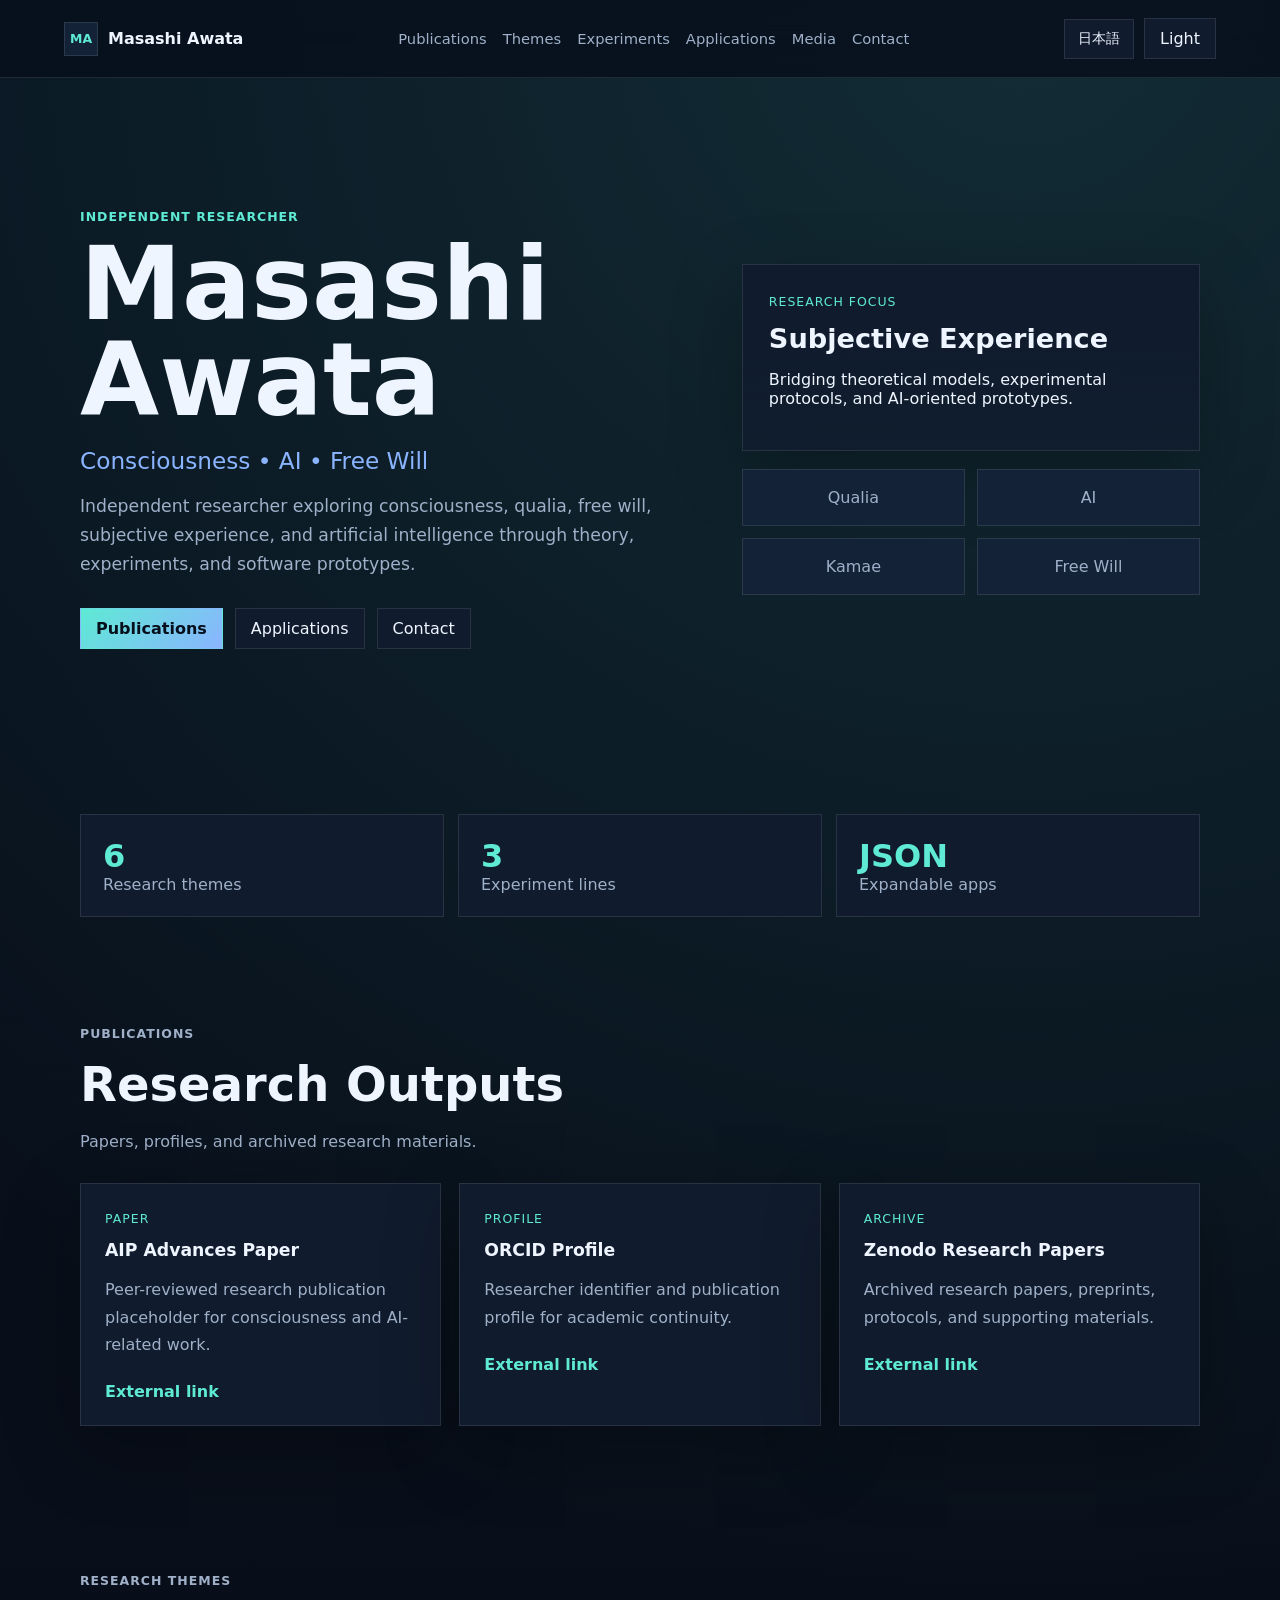
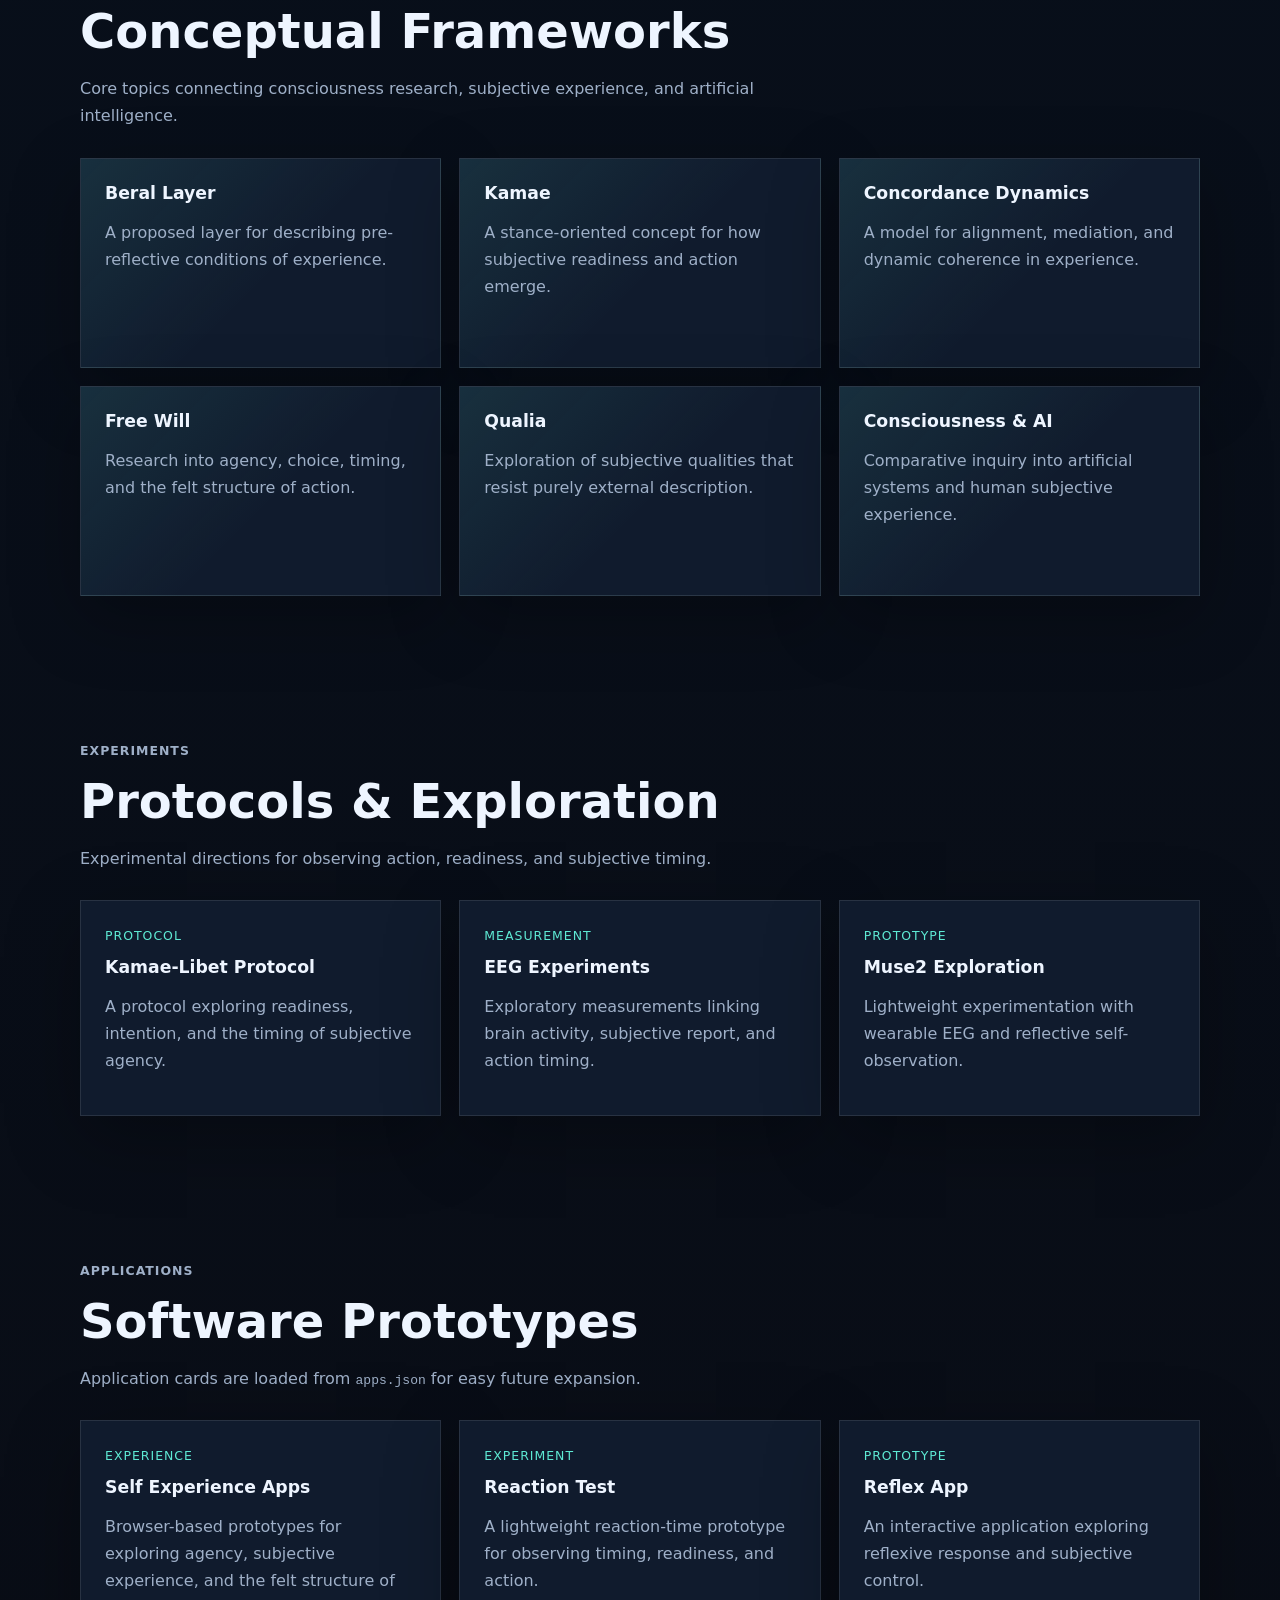
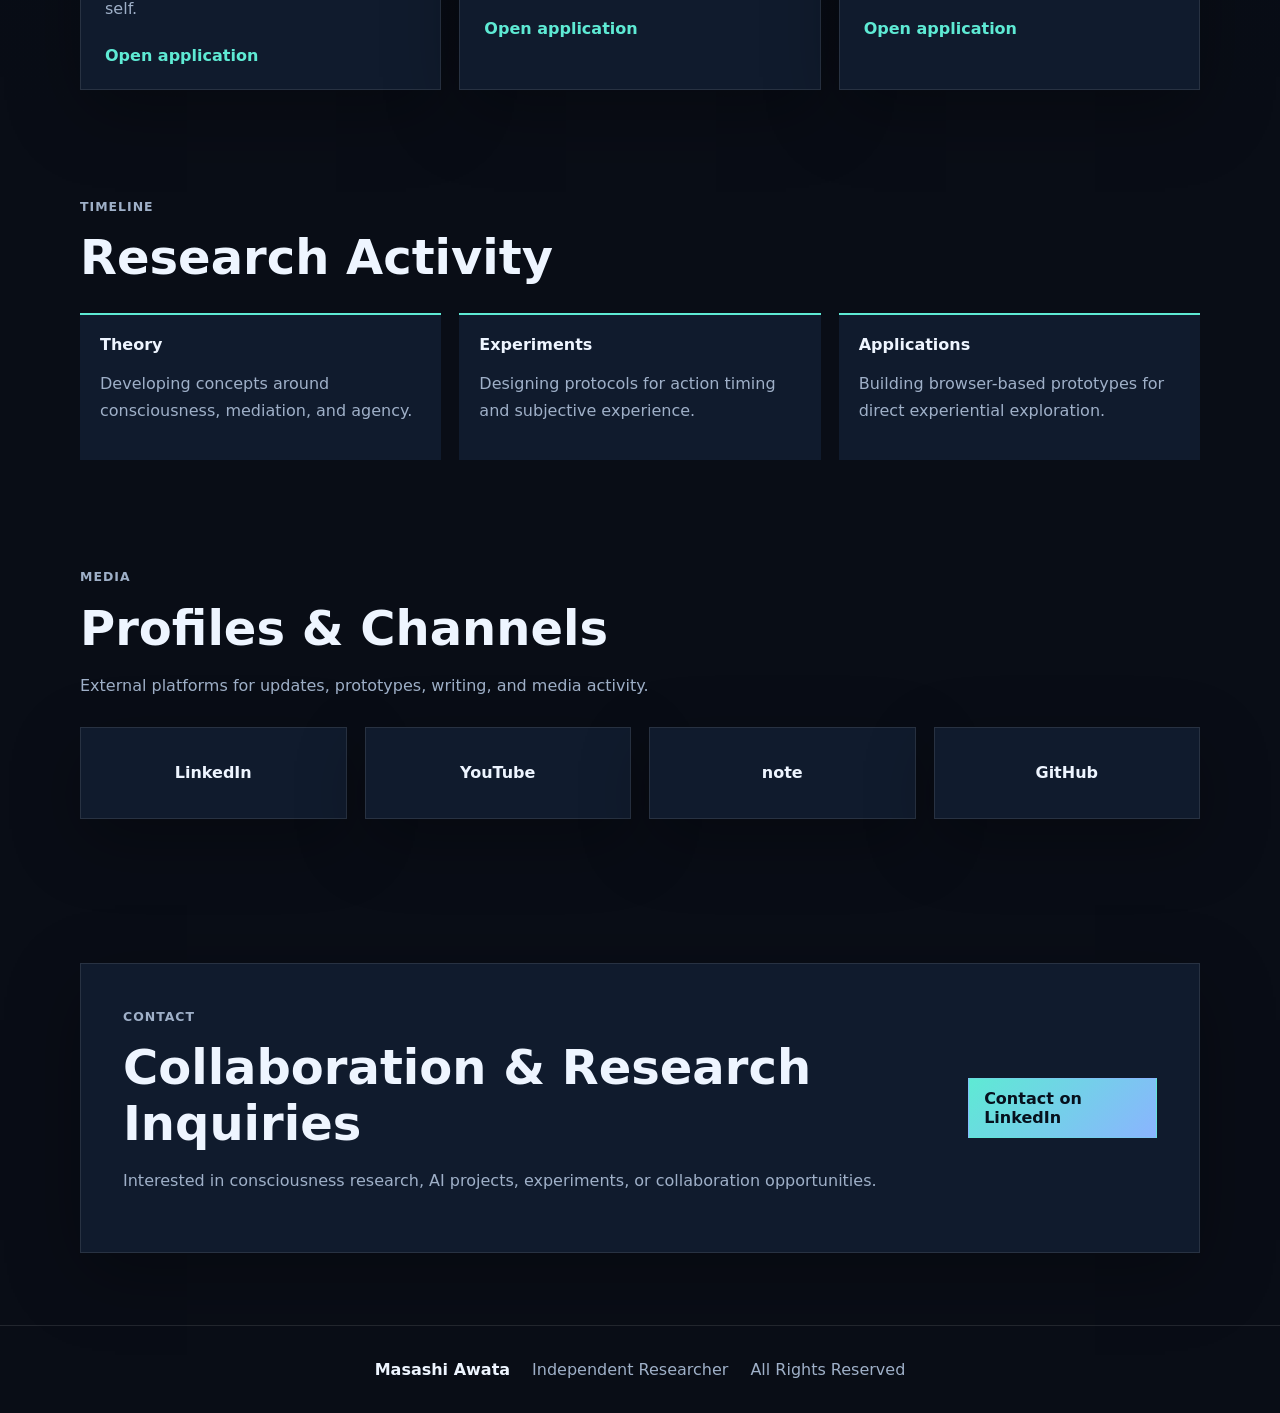
==== index.html @ 11ab74e9 "Add files via upload" ====
<!DOCTYPE html>
<html lang="en">
<head>
  <meta charset="UTF-8">
  <meta name="viewport" content="width=device-width, initial-scale=1.0">
  <title>Masashi Awata | Independent Researcher</title>
  <meta name="description" content="Independent researcher exploring consciousness, qualia, free will, subjective experience, and artificial intelligence through theory, experiments, and software prototypes.">
  <meta name="theme-color" content="#09111f">
  <meta property="og:title" content="Masashi Awata | Independent Researcher">
  <meta property="og:description" content="Consciousness, qualia, free will, subjective experience, and artificial intelligence research portfolio.">
  <meta property="og:type" content="website">
  <link rel="alternate" hreflang="ja" href="ja.html">
  <link rel="stylesheet" href="styles.css">
</head>
<body>
  <header class="site-header">
    <a class="brand" href="#top" aria-label="Masashi Awata home">
      <span class="brand-mark">MA</span>
      <span>Masashi Awata</span>
    </a>
    <nav class="site-nav" aria-label="Primary navigation">
      <a href="#publications">Publications</a>
      <a href="#themes">Themes</a>
      <a href="#experiments">Experiments</a>
      <a href="#applications">Applications</a>
      <a href="#media">Media</a>
      <a href="#contact">Contact</a>
    </nav>
    <div class="header-actions">
      <a class="language-switch" href="ja.html">日本語</a>
      <button class="theme-toggle" type="button" aria-label="Toggle light and dark theme">Light</button>
    </div>
  </header>

  <main id="top">
    <section class="hero section">
      <div class="hero-content">
        <p class="eyebrow">Independent Researcher</p>
        <h1>Masashi Awata</h1>
        <p class="hero-subtitle">Consciousness • AI • Free Will</p>
        <p class="hero-copy">
          Independent researcher exploring consciousness, qualia, free will, subjective experience,
          and artificial intelligence through theory, experiments, and software prototypes.
        </p>
        <div class="hero-actions">
          <a class="button primary" href="#publications">Publications</a>
          <a class="button" href="#applications">Applications</a>
          <a class="button" href="#contact">Contact</a>
        </div>
      </div>
      <div class="hero-panel" aria-label="Research overview">
        <div class="signal-card">
          <span class="signal-label">Research Focus</span>
          <strong>Subjective Experience</strong>
          <p>Bridging theoretical models, experimental protocols, and AI-oriented prototypes.</p>
        </div>
        <div class="orbital">
          <span>Qualia</span>
          <span>AI</span>
          <span>Kamae</span>
          <span>Free Will</span>
        </div>
      </div>
    </section>

    <section class="stats section compact" aria-label="Research statistics">
      <div class="stat">
        <strong>6</strong>
        <span>Research themes</span>
      </div>
      <div class="stat">
        <strong>3</strong>
        <span>Experiment lines</span>
      </div>
      <div class="stat">
        <strong>JSON</strong>
        <span>Expandable apps</span>
      </div>
    </section>

    <section id="publications" class="section">
      <div class="section-heading">
        <p class="eyebrow">Publications</p>
        <h2>Research Outputs</h2>
        <p>Papers, profiles, and archived research materials.</p>
      </div>
      <div class="grid three">
        <article class="card">
          <span class="card-tag">Paper</span>
          <h3>AIP Advances Paper</h3>
          <p>Peer-reviewed research publication placeholder for consciousness and AI-related work.</p>
          <a href="#" aria-label="Open AIP Advances paper">External link</a>
        </article>
        <article class="card">
          <span class="card-tag">Profile</span>
          <h3>ORCID Profile</h3>
          <p>Researcher identifier and publication profile for academic continuity.</p>
          <a href="#" aria-label="Open ORCID profile">External link</a>
        </article>
        <article class="card">
          <span class="card-tag">Archive</span>
          <h3>Zenodo Research Papers</h3>
          <p>Archived research papers, preprints, protocols, and supporting materials.</p>
          <a href="#" aria-label="Open Zenodo research papers">External link</a>
        </article>
      </div>
    </section>

    <section id="themes" class="section">
      <div class="section-heading">
        <p class="eyebrow">Research Themes</p>
        <h2>Conceptual Frameworks</h2>
        <p>Core topics connecting consciousness research, subjective experience, and artificial intelligence.</p>
      </div>
      <div class="grid three">
        <article class="card visual"><h3>Beral Layer</h3><p>A proposed layer for describing pre-reflective conditions of experience.</p></article>
        <article class="card visual"><h3>Kamae</h3><p>A stance-oriented concept for how subjective readiness and action emerge.</p></article>
        <article class="card visual"><h3>Concordance Dynamics</h3><p>A model for alignment, mediation, and dynamic coherence in experience.</p></article>
        <article class="card visual"><h3>Free Will</h3><p>Research into agency, choice, timing, and the felt structure of action.</p></article>
        <article class="card visual"><h3>Qualia</h3><p>Exploration of subjective qualities that resist purely external description.</p></article>
        <article class="card visual"><h3>Consciousness & AI</h3><p>Comparative inquiry into artificial systems and human subjective experience.</p></article>
      </div>
    </section>

    <section id="experiments" class="section">
      <div class="section-heading">
        <p class="eyebrow">Experiments</p>
        <h2>Protocols & Exploration</h2>
        <p>Experimental directions for observing action, readiness, and subjective timing.</p>
      </div>
      <div class="grid three">
        <article class="card">
          <span class="card-tag">Protocol</span>
          <h3>Kamae-Libet Protocol</h3>
          <p>A protocol exploring readiness, intention, and the timing of subjective agency.</p>
        </article>
        <article class="card">
          <span class="card-tag">Measurement</span>
          <h3>EEG Experiments</h3>
          <p>Exploratory measurements linking brain activity, subjective report, and action timing.</p>
        </article>
        <article class="card">
          <span class="card-tag">Prototype</span>
          <h3>Muse2 Exploration</h3>
          <p>Lightweight experimentation with wearable EEG and reflective self-observation.</p>
        </article>
      </div>
    </section>

    <section id="applications" class="section">
      <div class="section-heading">
        <p class="eyebrow">Applications</p>
        <h2>Software Prototypes</h2>
        <p>Application cards are loaded from <code>apps.json</code> for easy future expansion.</p>
      </div>
      <div id="apps-grid" class="grid three" aria-live="polite"></div>
    </section>

    <section class="timeline section compact">
      <div class="section-heading">
        <p class="eyebrow">Timeline</p>
        <h2>Research Activity</h2>
      </div>
      <ol class="timeline-list">
        <li><span>Theory</span><p>Developing concepts around consciousness, mediation, and agency.</p></li>
        <li><span>Experiments</span><p>Designing protocols for action timing and subjective experience.</p></li>
        <li><span>Applications</span><p>Building browser-based prototypes for direct experiential exploration.</p></li>
      </ol>
    </section>

    <section id="media" class="section">
      <div class="section-heading">
        <p class="eyebrow">Media</p>
        <h2>Profiles & Channels</h2>
        <p>External platforms for updates, prototypes, writing, and media activity.</p>
      </div>
      <div class="grid four">
        <a class="media-card" href="#" target="_blank" rel="noopener">LinkedIn</a>
        <a class="media-card" href="#" target="_blank" rel="noopener">YouTube</a>
        <a class="media-card" href="https://note.com/pazeamor" target="_blank" rel="noopener">note</a>
        <a class="media-card" href="https://github.com/paz67416" target="_blank" rel="noopener">GitHub</a>
      </div>
    </section>

    <section id="contact" class="section">
      <div class="contact-card">
        <div>
          <p class="eyebrow">Contact</p>
          <h2>Collaboration & Research Inquiries</h2>
          <p>Interested in consciousness research, AI projects, experiments, or collaboration opportunities.</p>
        </div>
        <a class="button primary" href="#" target="_blank" rel="noopener">Contact on LinkedIn</a>
      </div>
    </section>
  </main>

  <footer class="site-footer">
    <strong>Masashi Awata</strong>
    <span>Independent Researcher</span>
    <span>All Rights Reserved</span>
  </footer>

  <script src="script.js"></script>
</body>
</html>
---- styles.css ----
:root {
  color-scheme: dark;
  --bg: #07101d;
  --panel: #101b2d;
  --panel-soft: #132237;
  --text: #eef5ff;
  --muted: #9fb0c8;
  --line: rgba(255, 255, 255, 0.1);
  --accent: #5eead4;
  --accent-2: #8ab4ff;
  --shadow: 0 22px 70px rgba(0, 0, 0, 0.28);
}

[data-theme="light"] {
  color-scheme: light;
  --bg: #f6f8fb;
  --panel: #ffffff;
  --panel-soft: #edf3fa;
  --text: #101827;
  --muted: #526173;
  --line: rgba(16, 24, 39, 0.12);
  --accent: #0f9f8e;
  --accent-2: #315fbe;
  --shadow: 0 18px 48px rgba(43, 61, 86, 0.14);
}

* {
  box-sizing: border-box;
}

html {
  scroll-behavior: smooth;
}

body {
  margin: 0;
  font-family: Inter, ui-sans-serif, system-ui, -apple-system, BlinkMacSystemFont, "Segoe UI", sans-serif;
  background:
    radial-gradient(circle at 80% 0%, rgba(94, 234, 212, 0.13), transparent 34%),
    linear-gradient(180deg, var(--bg), #090d16 72%);
  color: var(--text);
}

a {
  color: inherit;
}

.site-header {
  position: sticky;
  top: 0;
  z-index: 20;
  display: flex;
  align-items: center;
  justify-content: space-between;
  gap: 20px;
  padding: 18px clamp(18px, 5vw, 64px);
  border-bottom: 1px solid var(--line);
  background: color-mix(in srgb, var(--bg) 88%, transparent);
  backdrop-filter: blur(18px);
}

.brand {
  display: inline-flex;
  align-items: center;
  gap: 10px;
  font-weight: 700;
  text-decoration: none;
}

.brand-mark {
  display: grid;
  place-items: center;
  width: 34px;
  height: 34px;
  border: 1px solid var(--line);
  background: var(--panel-soft);
  color: var(--accent);
  font-size: 0.78rem;
}

.site-nav {
  display: flex;
  gap: 16px;
  color: var(--muted);
  font-size: 0.92rem;
}

.site-nav a {
  text-decoration: none;
}

.site-nav a:hover {
  color: var(--text);
}

.header-actions {
  display: inline-flex;
  align-items: center;
  gap: 10px;
}

.language-switch {
  min-height: 40px;
  display: inline-flex;
  align-items: center;
  border: 1px solid var(--line);
  background: var(--panel);
  color: var(--text);
  padding: 9px 13px;
  font-size: 0.9rem;
  text-decoration: none;
  transition: transform 180ms ease, border-color 180ms ease;
}

.language-switch:hover {
  transform: translateY(-2px);
  border-color: color-mix(in srgb, var(--accent) 55%, var(--line));
}

.theme-toggle,
.button {
  min-height: 40px;
  border: 1px solid var(--line);
  background: var(--panel);
  color: var(--text);
  padding: 10px 15px;
  font: inherit;
  text-decoration: none;
  cursor: pointer;
  transition: transform 180ms ease, border-color 180ms ease, background 180ms ease;
}

.button.primary {
  background: linear-gradient(135deg, var(--accent), var(--accent-2));
  color: #06101d;
  border-color: transparent;
  font-weight: 700;
}

.button:hover,
.theme-toggle:hover {
  transform: translateY(-2px);
  border-color: color-mix(in srgb, var(--accent) 55%, var(--line));
}

.section {
  width: min(1120px, calc(100% - 36px));
  margin: 0 auto;
  padding: 72px 0;
}

.section.compact {
  padding: 34px 0;
}

.hero {
  min-height: 78vh;
  display: grid;
  grid-template-columns: minmax(0, 1.15fr) minmax(300px, 0.85fr);
  align-items: center;
  gap: 42px;
}

.eyebrow {
  margin: 0 0 12px;
  color: var(--accent);
  text-transform: uppercase;
  letter-spacing: 0.08em;
  font-size: 0.78rem;
  font-weight: 700;
}

h1,
h2,
h3,
p {
  overflow-wrap: anywhere;
}

h1 {
  margin: 0;
  font-size: clamp(3rem, 8vw, 6.6rem);
  line-height: 0.94;
  letter-spacing: 0;
}

h2 {
  margin: 0;
  font-size: clamp(1.9rem, 4vw, 3rem);
  letter-spacing: 0;
}

h3 {
  margin: 0 0 12px;
  font-size: 1.08rem;
}

.hero-subtitle {
  margin: 18px 0;
  color: var(--accent-2);
  font-size: clamp(1.1rem, 2.4vw, 1.45rem);
}

.hero-copy,
.section-heading p,
.card p,
.contact-card p,
.timeline-list p {
  color: var(--muted);
  line-height: 1.7;
}

.hero-copy {
  max-width: 710px;
  font-size: 1.08rem;
}

.hero-actions {
  display: flex;
  flex-wrap: wrap;
  gap: 12px;
  margin-top: 28px;
}

.hero-panel {
  display: grid;
  gap: 18px;
}

.signal-card {
  padding: 26px;
  border: 1px solid var(--line);
  background: linear-gradient(180deg, var(--panel), color-mix(in srgb, var(--panel) 75%, transparent));
  box-shadow: var(--shadow);
}

.signal-label,
.card-tag {
  display: inline-block;
  color: var(--accent);
  font-size: 0.78rem;
  text-transform: uppercase;
  letter-spacing: 0.08em;
  margin-bottom: 14px;
}

.signal-card strong {
  display: block;
  font-size: 1.7rem;
  margin-bottom: 10px;
}

.orbital {
  display: grid;
  grid-template-columns: repeat(2, 1fr);
  gap: 12px;
}

.orbital span {
  padding: 18px;
  border: 1px solid var(--line);
  background: var(--panel-soft);
  color: var(--muted);
  text-align: center;
}

.stats {
  display: grid;
  grid-template-columns: repeat(3, 1fr);
  gap: 14px;
}

.stat {
  border: 1px solid var(--line);
  background: var(--panel);
  padding: 22px;
}

.stat strong {
  display: block;
  font-size: 2rem;
  color: var(--accent);
}

.stat span {
  color: var(--muted);
}

.section-heading {
  margin-bottom: 28px;
}

.section-heading p {
  max-width: 720px;
}

.grid {
  display: grid;
  gap: 18px;
}

.grid.three {
  grid-template-columns: repeat(3, 1fr);
}

.grid.four {
  grid-template-columns: repeat(4, 1fr);
}

.card,
.media-card,
.contact-card {
  border: 1px solid var(--line);
  background: var(--panel);
  box-shadow: var(--shadow);
}

.card {
  min-height: 210px;
  padding: 24px;
  transition: transform 180ms ease, border-color 180ms ease, background 180ms ease;
}

.card.visual {
  background:
    linear-gradient(135deg, color-mix(in srgb, var(--accent) 10%, transparent), transparent 54%),
    var(--panel);
}

.card:hover,
.media-card:hover {
  transform: translateY(-4px);
  border-color: color-mix(in srgb, var(--accent) 45%, var(--line));
}

.card a {
  display: inline-block;
  margin-top: 8px;
  color: var(--accent);
  text-decoration: none;
  font-weight: 700;
}

.timeline-list {
  display: grid;
  grid-template-columns: repeat(3, 1fr);
  gap: 18px;
  padding: 0;
  margin: 0;
  list-style: none;
}

.timeline-list li {
  border-top: 2px solid var(--accent);
  background: var(--panel);
  padding: 20px;
}

.timeline-list span {
  font-weight: 700;
}

.media-card {
  min-height: 92px;
  display: grid;
  place-items: center;
  text-decoration: none;
  color: var(--text);
  font-weight: 700;
}

.contact-card {
  display: flex;
  align-items: center;
  justify-content: space-between;
  gap: 24px;
  padding: clamp(24px, 5vw, 42px);
}

.site-footer {
  display: flex;
  flex-wrap: wrap;
  justify-content: center;
  gap: 10px 22px;
  padding: 34px 18px;
  border-top: 1px solid var(--line);
  color: var(--muted);
}

.site-footer strong {
  color: var(--text);
}

@media (max-width: 860px) {
  .site-header {
    align-items: flex-start;
  }

  .site-nav {
    display: none;
  }

  .hero,
  .grid.three,
  .grid.four,
  .stats,
  .timeline-list {
    grid-template-columns: 1fr;
  }

  .hero {
    min-height: auto;
    padding-top: 56px;
  }

  .contact-card {
    align-items: flex-start;
    flex-direction: column;
  }
}
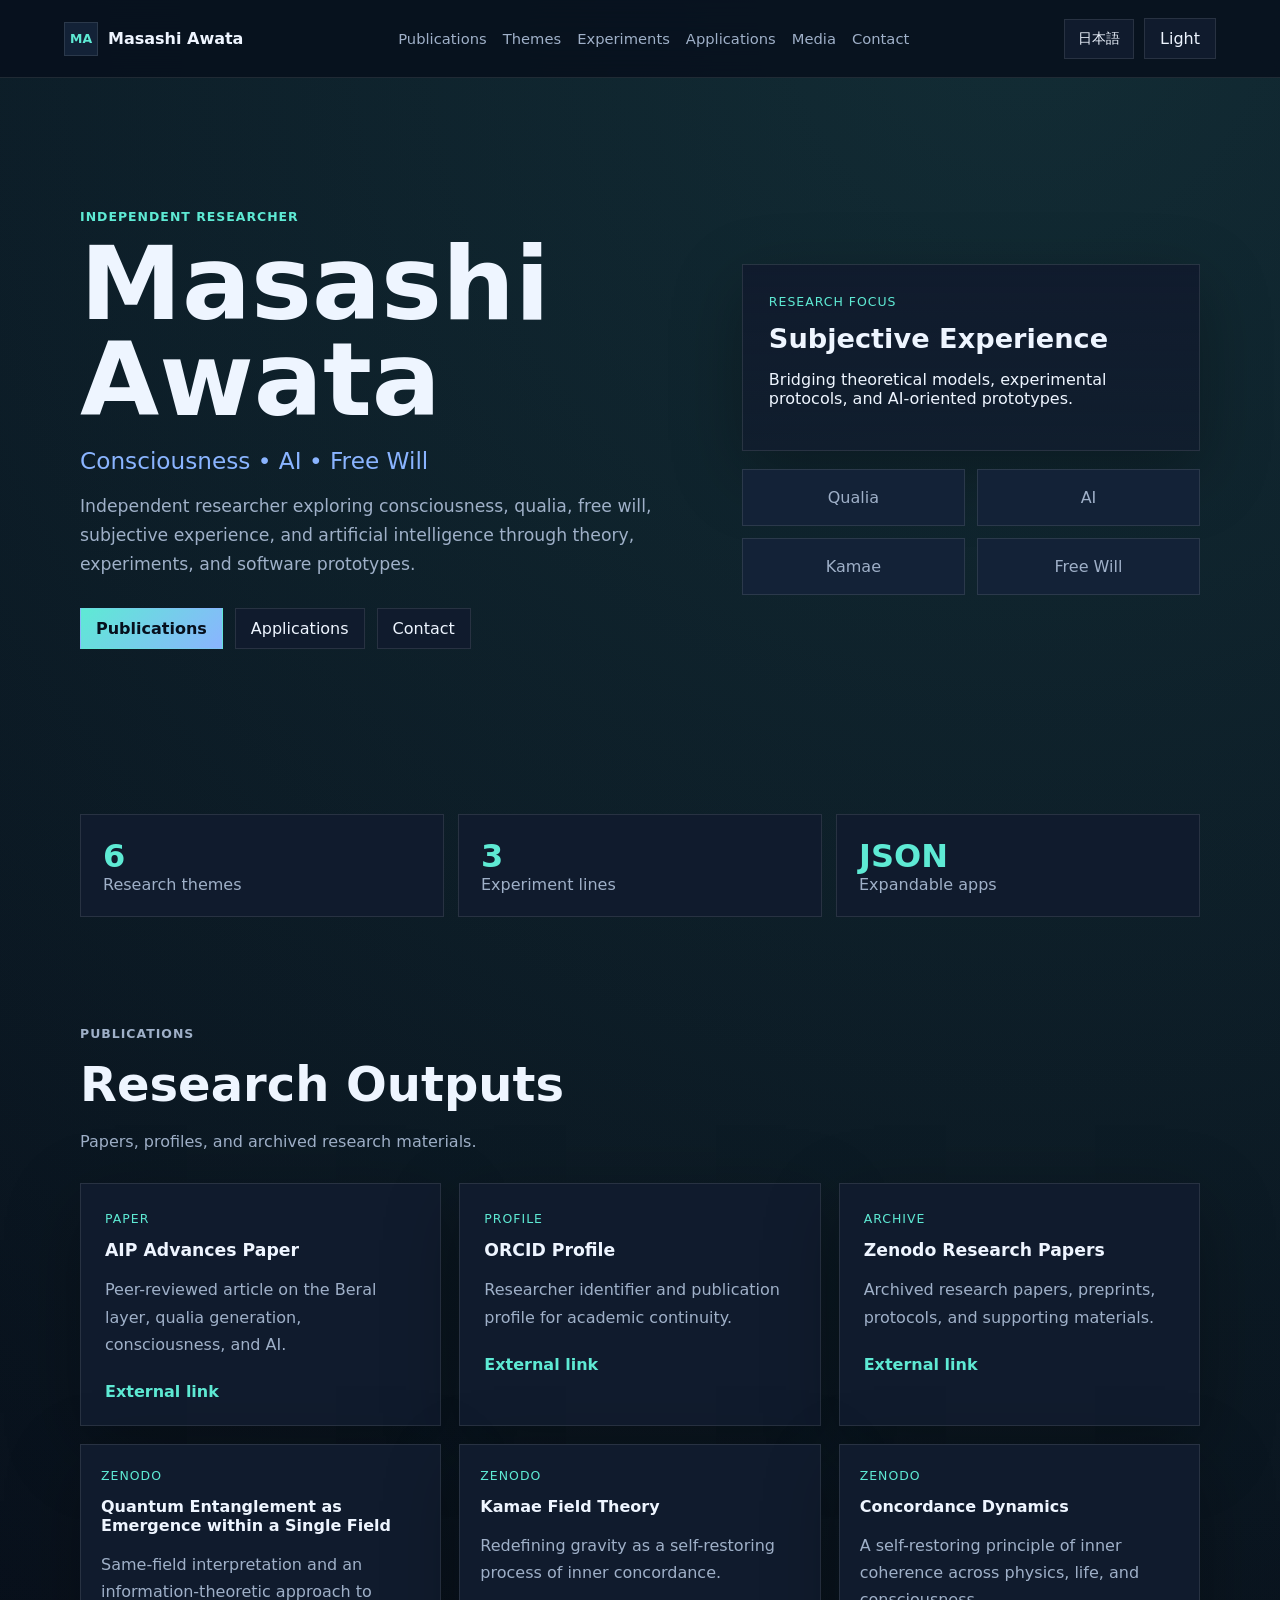
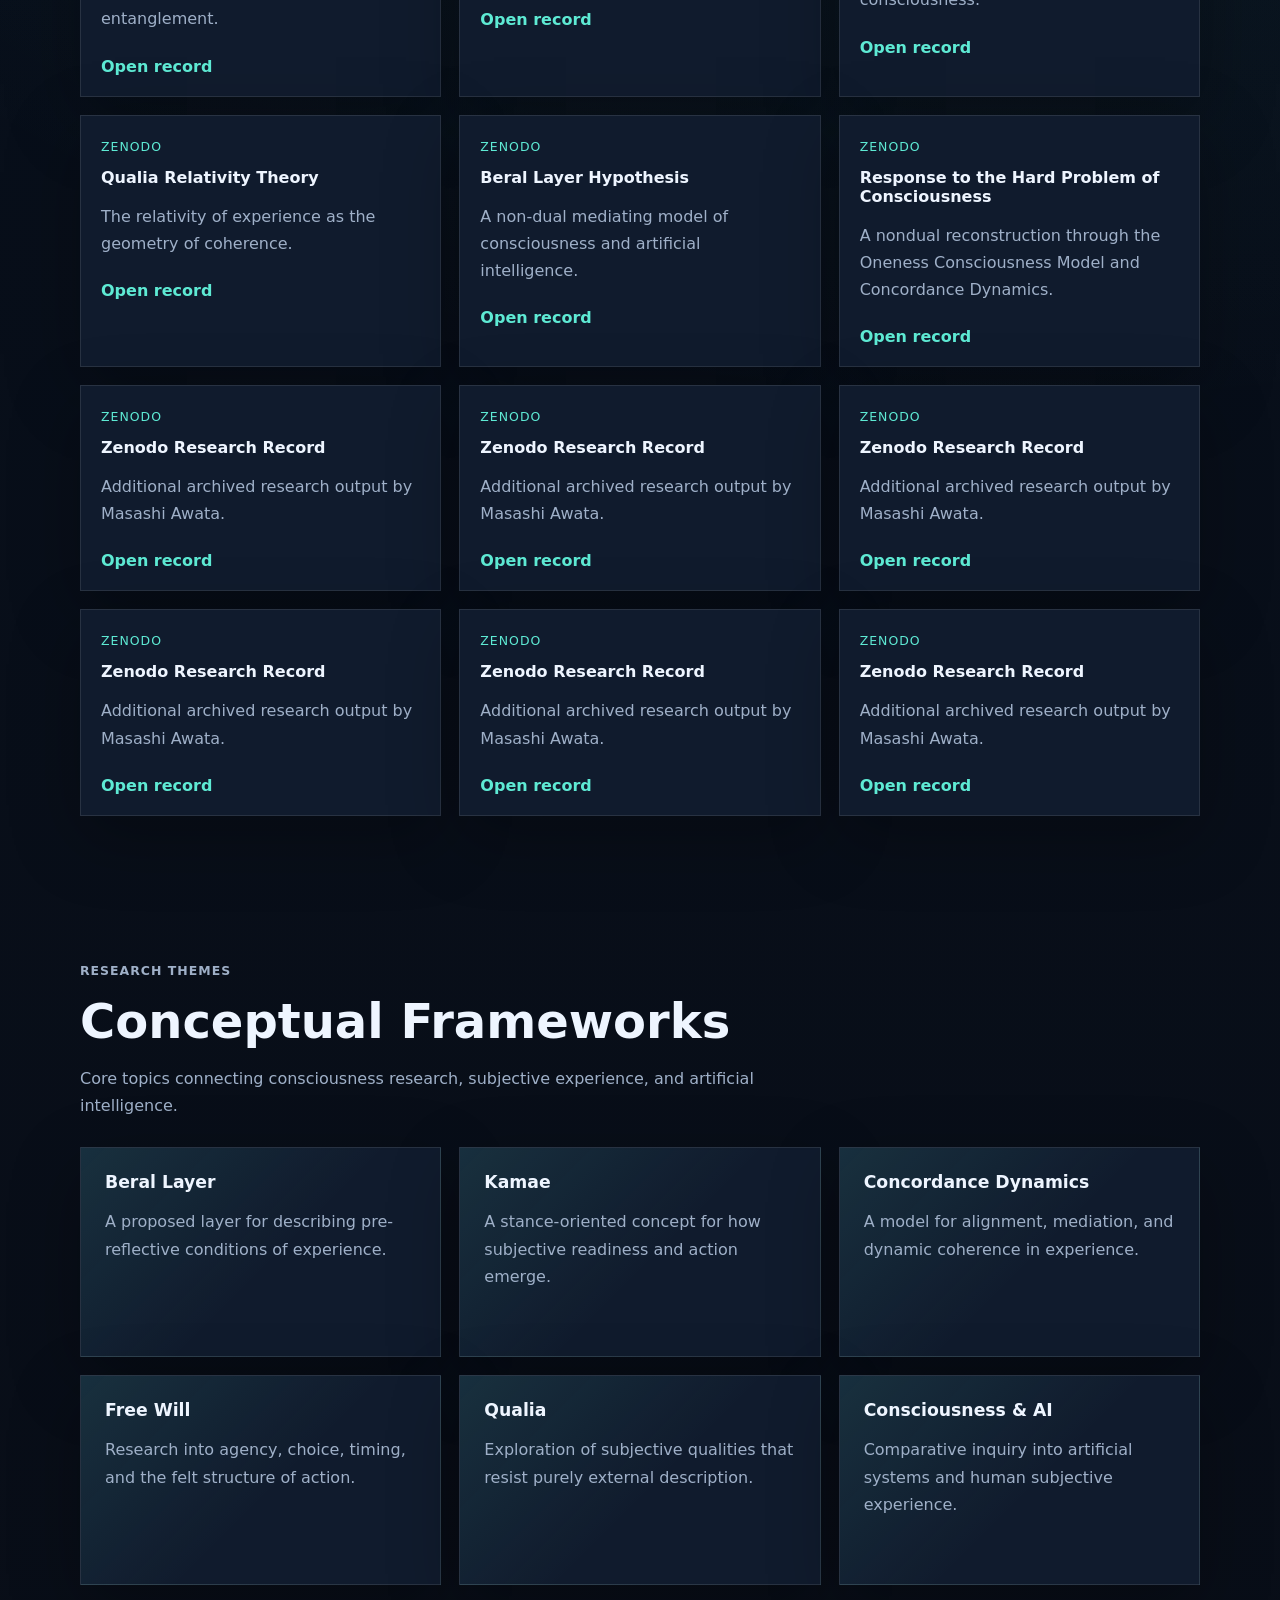
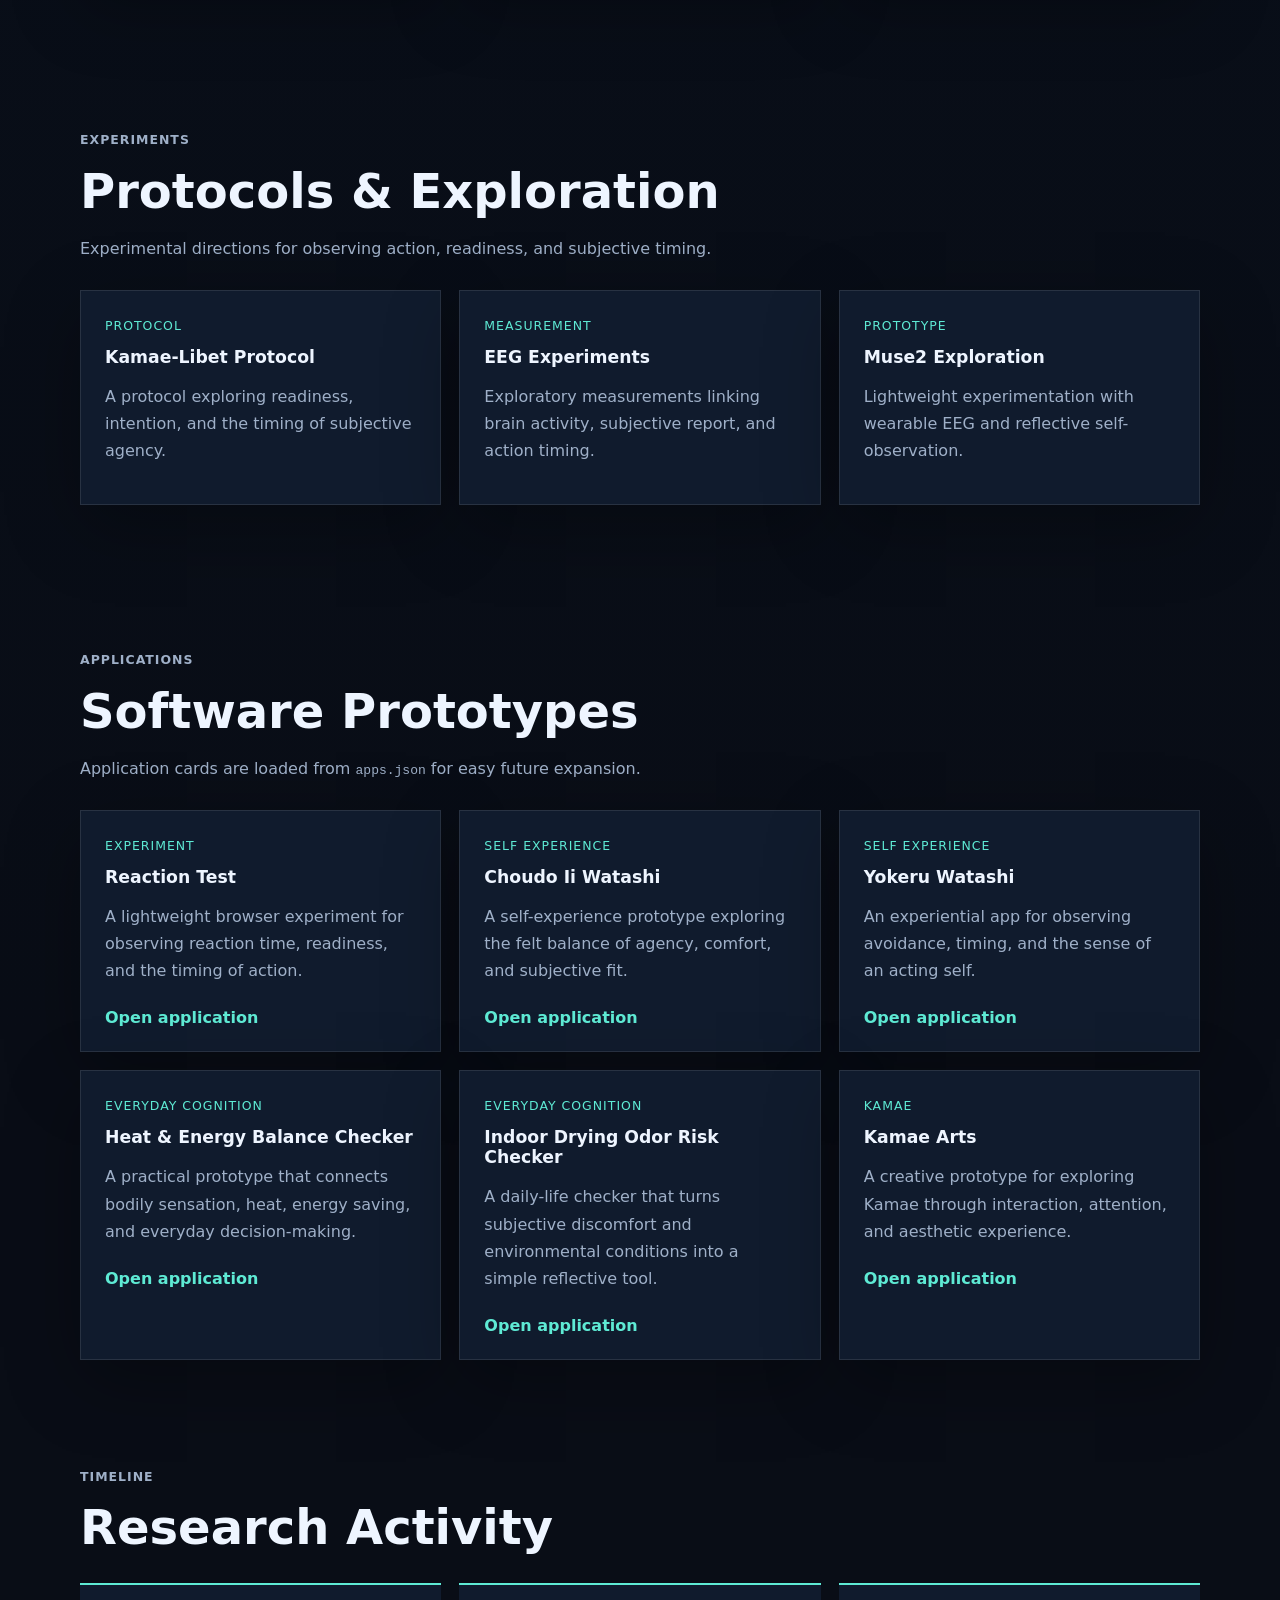
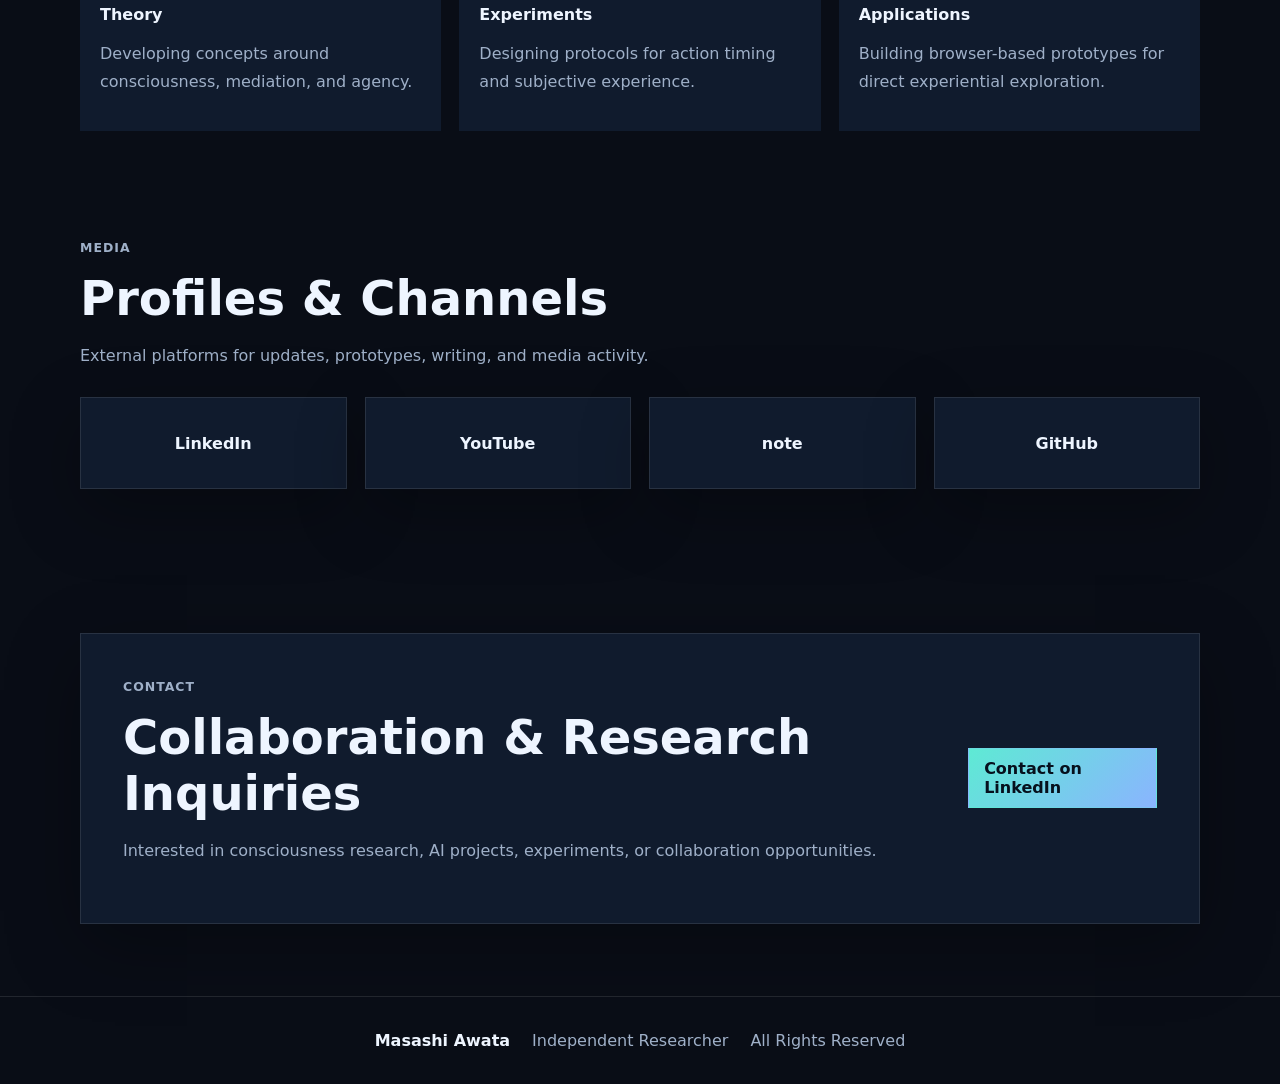
==== commit a3370c32: "Add files via upload" ====
--- a/index.html
+++ b/index.html
@@ -88,21 +88,35 @@
         <article class="card">
           <span class="card-tag">Paper</span>
           <h3>AIP Advances Paper</h3>
-          <p>Peer-reviewed research publication placeholder for consciousness and AI-related work.</p>
-          <a href="#" aria-label="Open AIP Advances paper">External link</a>
+          <p>Peer-reviewed article on the Beral layer, qualia generation, consciousness, and AI.</p>
+          <a href="https://pubs.aip.org/aip/adv/article/16/4/045126/3387606/Beyond-foundational-consciousness-models-The-Beral" target="_blank" rel="noopener" aria-label="Open AIP Advances paper">External link</a>
         </article>
         <article class="card">
           <span class="card-tag">Profile</span>
           <h3>ORCID Profile</h3>
           <p>Researcher identifier and publication profile for academic continuity.</p>
-          <a href="#" aria-label="Open ORCID profile">External link</a>
+          <a href="https://orcid.org/0009-0002-1422-1560" target="_blank" rel="noopener" aria-label="Open ORCID profile">External link</a>
         </article>
         <article class="card">
           <span class="card-tag">Archive</span>
           <h3>Zenodo Research Papers</h3>
           <p>Archived research papers, preprints, protocols, and supporting materials.</p>
-          <a href="#" aria-label="Open Zenodo research papers">External link</a>
-        </article>
+          <a href="https://zenodo.org/search?q=Awata%2C%20Masashi" target="_blank" rel="noopener" aria-label="Open Zenodo research papers">External link</a>
+        </article>
+      </div>
+      <div class="grid three publication-list">
+        <article class="card compact-card"><span class="card-tag">Zenodo</span><h3>Quantum Entanglement as Emergence within a Single Field</h3><p>Same-field interpretation and an information-theoretic approach to entanglement.</p><a href="https://zenodo.org/records/17296909" target="_blank" rel="noopener">Open record</a></article>
+        <article class="card compact-card"><span class="card-tag">Zenodo</span><h3>Kamae Field Theory</h3><p>Redefining gravity as a self-restoring process of inner concordance.</p><a href="https://zenodo.org/records/17297077" target="_blank" rel="noopener">Open record</a></article>
+        <article class="card compact-card"><span class="card-tag">Zenodo</span><h3>Concordance Dynamics</h3><p>A self-restoring principle of inner coherence across physics, life, and consciousness.</p><a href="https://zenodo.org/records/17298269" target="_blank" rel="noopener">Open record</a></article>
+        <article class="card compact-card"><span class="card-tag">Zenodo</span><h3>Qualia Relativity Theory</h3><p>The relativity of experience as the geometry of coherence.</p><a href="https://zenodo.org/records/17335149" target="_blank" rel="noopener">Open record</a></article>
+        <article class="card compact-card"><span class="card-tag">Zenodo</span><h3>Beral Layer Hypothesis</h3><p>A non-dual mediating model of consciousness and artificial intelligence.</p><a href="https://zenodo.org/records/17502454" target="_blank" rel="noopener">Open record</a></article>
+        <article class="card compact-card"><span class="card-tag">Zenodo</span><h3>Response to the Hard Problem of Consciousness</h3><p>A nondual reconstruction through the Oneness Consciousness Model and Concordance Dynamics.</p><a href="https://zenodo.org/records/17496031" target="_blank" rel="noopener">Open record</a></article>
+        <article class="card compact-card"><span class="card-tag">Zenodo</span><h3>Zenodo Research Record</h3><p>Additional archived research output by Masashi Awata.</p><a href="https://zenodo.org/records/17580351" target="_blank" rel="noopener">Open record</a></article>
+        <article class="card compact-card"><span class="card-tag">Zenodo</span><h3>Zenodo Research Record</h3><p>Additional archived research output by Masashi Awata.</p><a href="https://zenodo.org/records/18054406" target="_blank" rel="noopener">Open record</a></article>
+        <article class="card compact-card"><span class="card-tag">Zenodo</span><h3>Zenodo Research Record</h3><p>Additional archived research output by Masashi Awata.</p><a href="https://zenodo.org/records/19795126" target="_blank" rel="noopener">Open record</a></article>
+        <article class="card compact-card"><span class="card-tag">Zenodo</span><h3>Zenodo Research Record</h3><p>Additional archived research output by Masashi Awata.</p><a href="https://zenodo.org/records/19880433" target="_blank" rel="noopener">Open record</a></article>
+        <article class="card compact-card"><span class="card-tag">Zenodo</span><h3>Zenodo Research Record</h3><p>Additional archived research output by Masashi Awata.</p><a href="https://zenodo.org/records/20116370" target="_blank" rel="noopener">Open record</a></article>
+        <article class="card compact-card"><span class="card-tag">Zenodo</span><h3>Zenodo Research Record</h3><p>Additional archived research output by Masashi Awata.</p><a href="https://zenodo.org/records/20117374" target="_blank" rel="noopener">Open record</a></article>
       </div>
     </section>
 
@@ -175,7 +189,7 @@
         <p>External platforms for updates, prototypes, writing, and media activity.</p>
       </div>
       <div class="grid four">
-        <a class="media-card" href="#" target="_blank" rel="noopener">LinkedIn</a>
+        <a class="media-card" href="https://www.linkedin.com/in/masashi-awata-258450406/" target="_blank" rel="noopener">LinkedIn</a>
         <a class="media-card" href="#" target="_blank" rel="noopener">YouTube</a>
         <a class="media-card" href="https://note.com/pazeamor" target="_blank" rel="noopener">note</a>
         <a class="media-card" href="https://github.com/paz67416" target="_blank" rel="noopener">GitHub</a>
@@ -189,7 +203,7 @@
           <h2>Collaboration & Research Inquiries</h2>
           <p>Interested in consciousness research, AI projects, experiments, or collaboration opportunities.</p>
         </div>
-        <a class="button primary" href="#" target="_blank" rel="noopener">Contact on LinkedIn</a>
+        <a class="button primary" href="https://www.linkedin.com/in/masashi-awata-258450406/" target="_blank" rel="noopener">Contact on LinkedIn</a>
       </div>
     </section>
   </main>
--- a/styles.css
+++ b/styles.css
@@ -321,6 +321,19 @@
   transition: transform 180ms ease, border-color 180ms ease, background 180ms ease;
 }
 
+.publication-list {
+  margin-top: 18px;
+}
+
+.compact-card {
+  min-height: 0;
+  padding: 20px;
+}
+
+.compact-card h3 {
+  font-size: 1rem;
+}
+
 .card.visual {
   background:
     linear-gradient(135deg, color-mix(in srgb, var(--accent) 10%, transparent), transparent 54%),
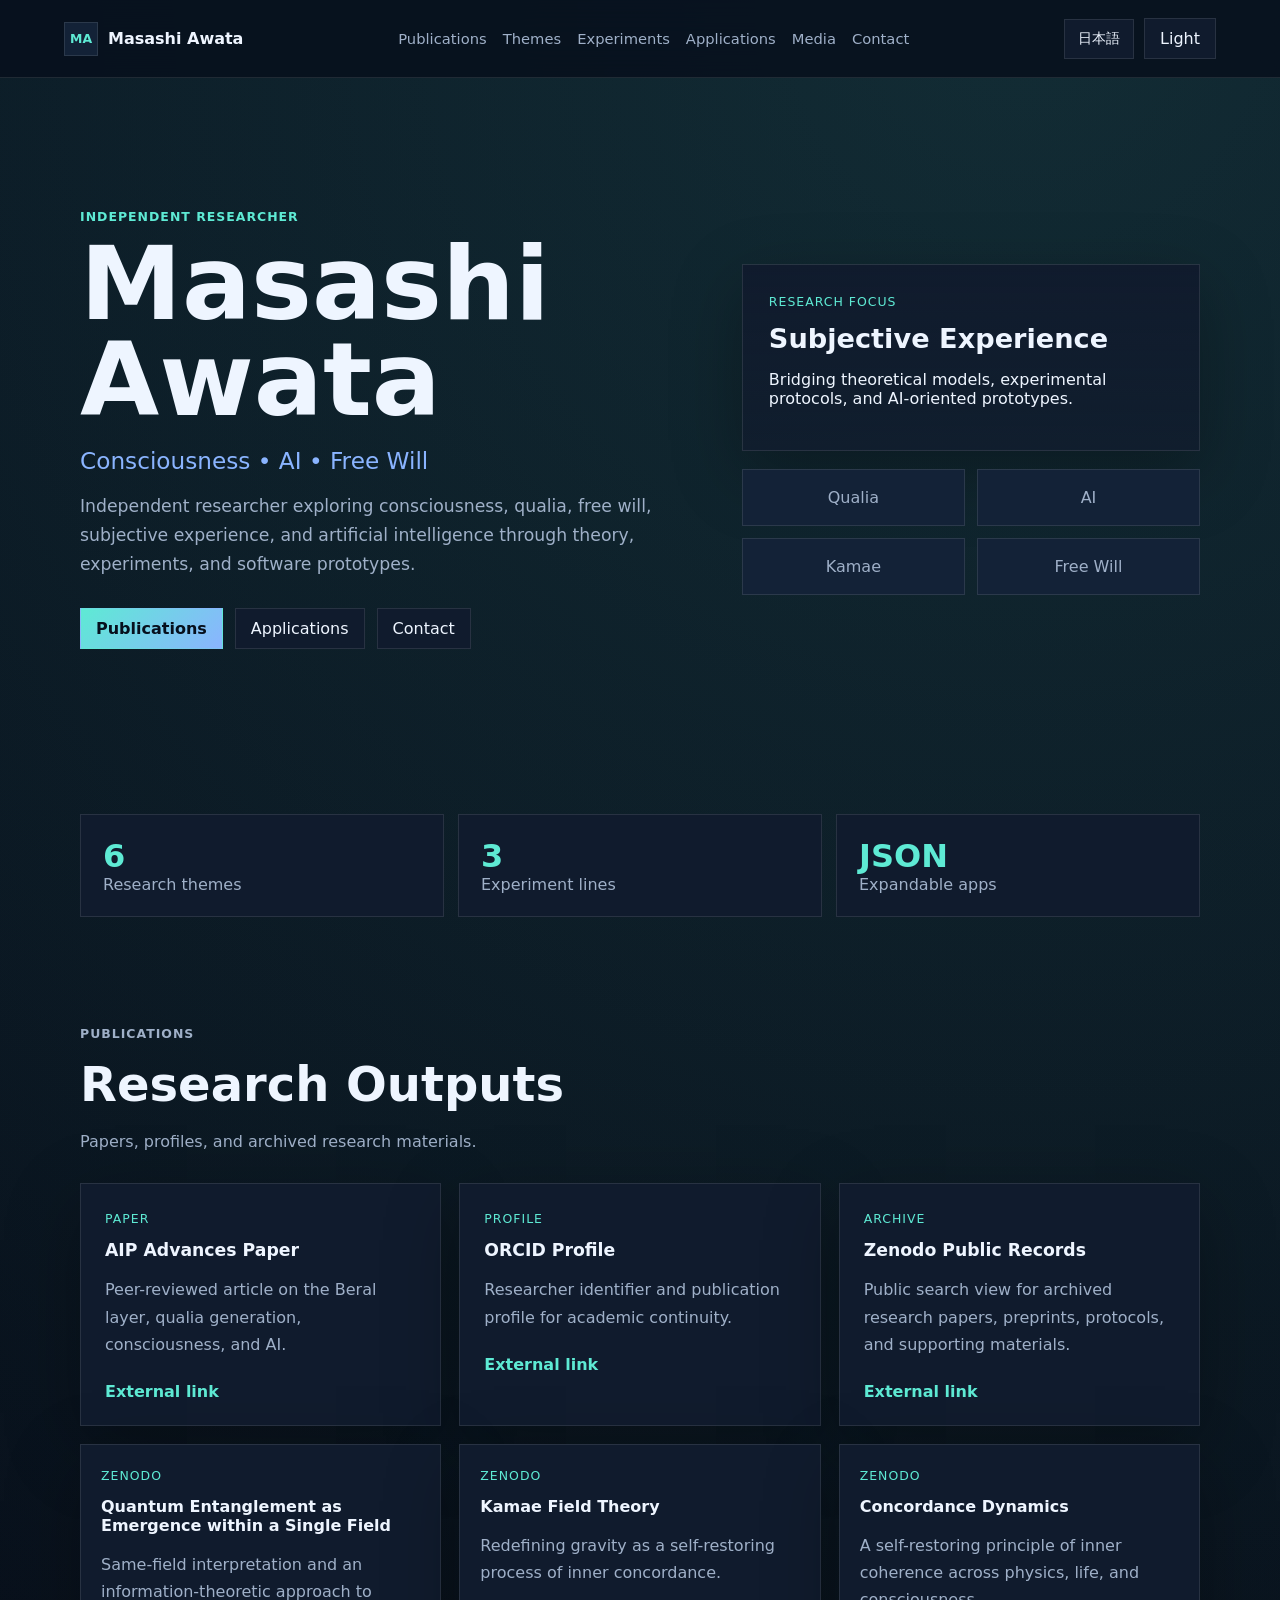
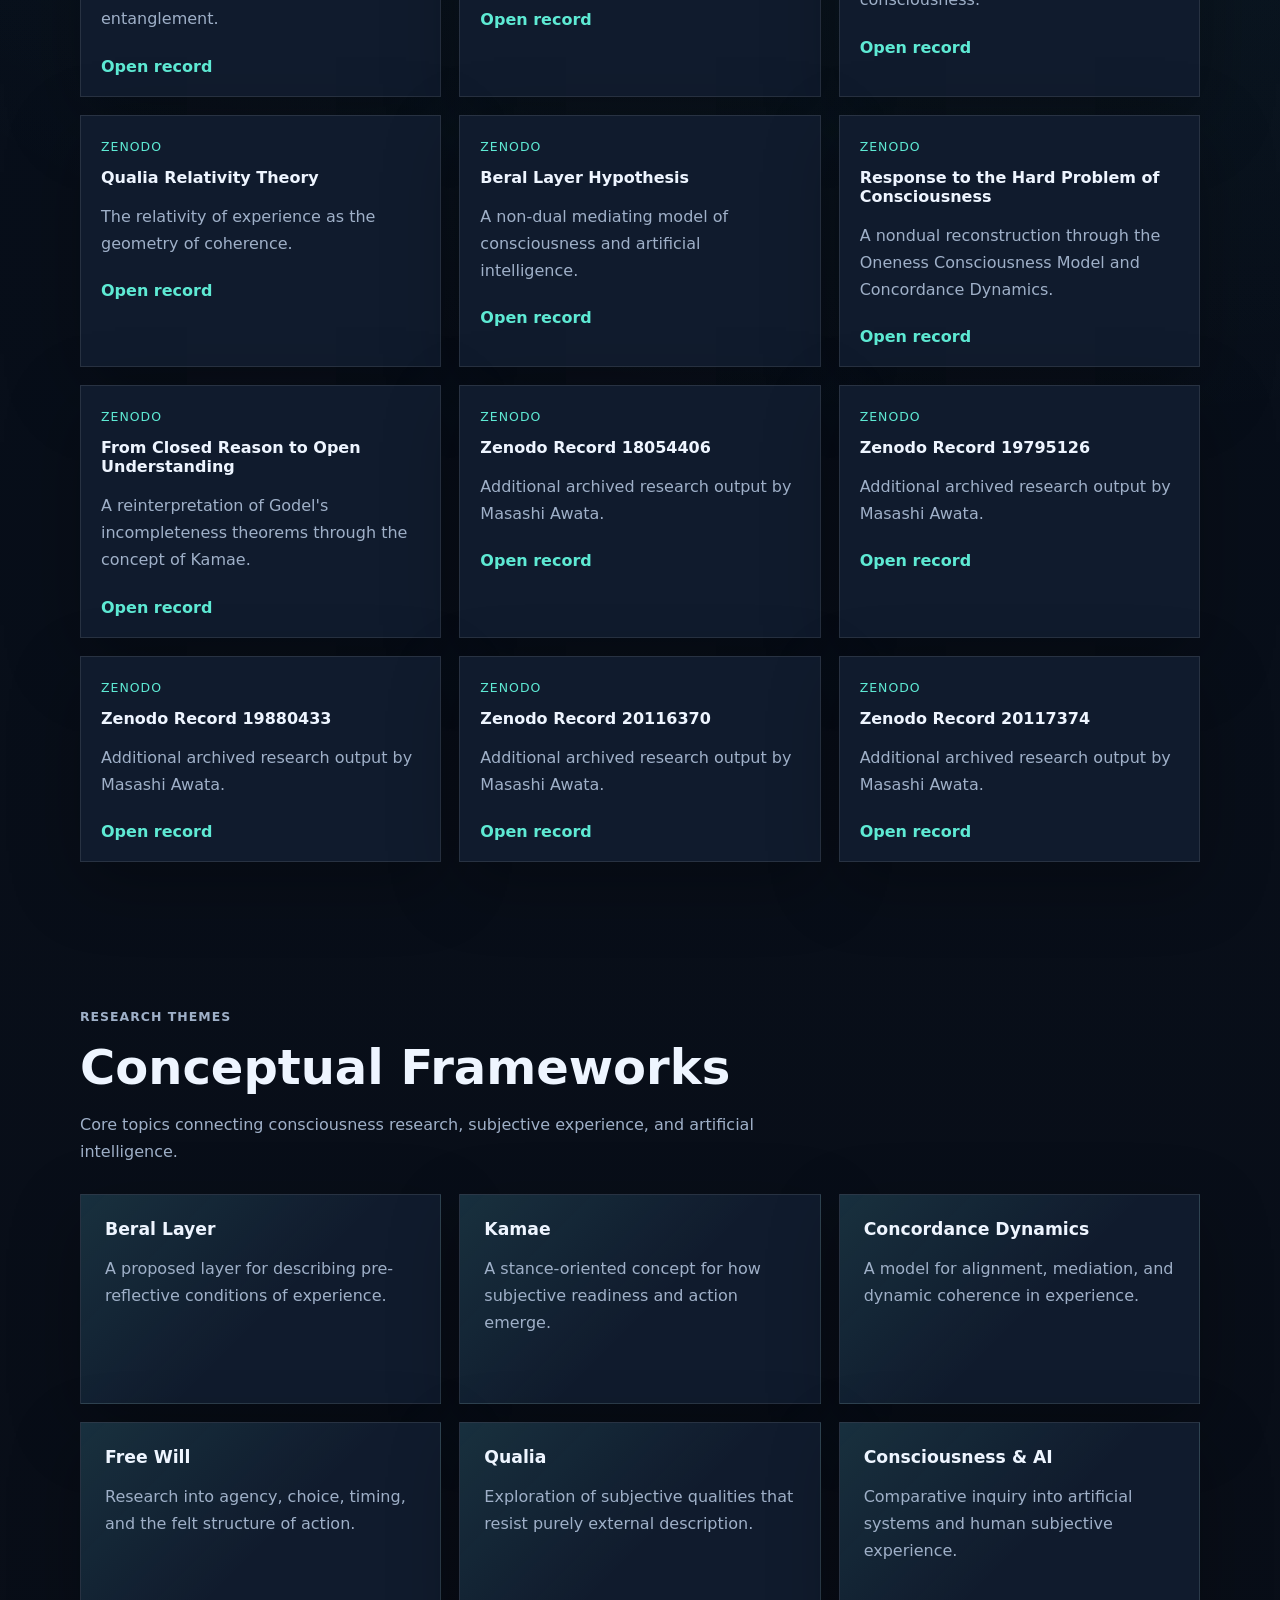
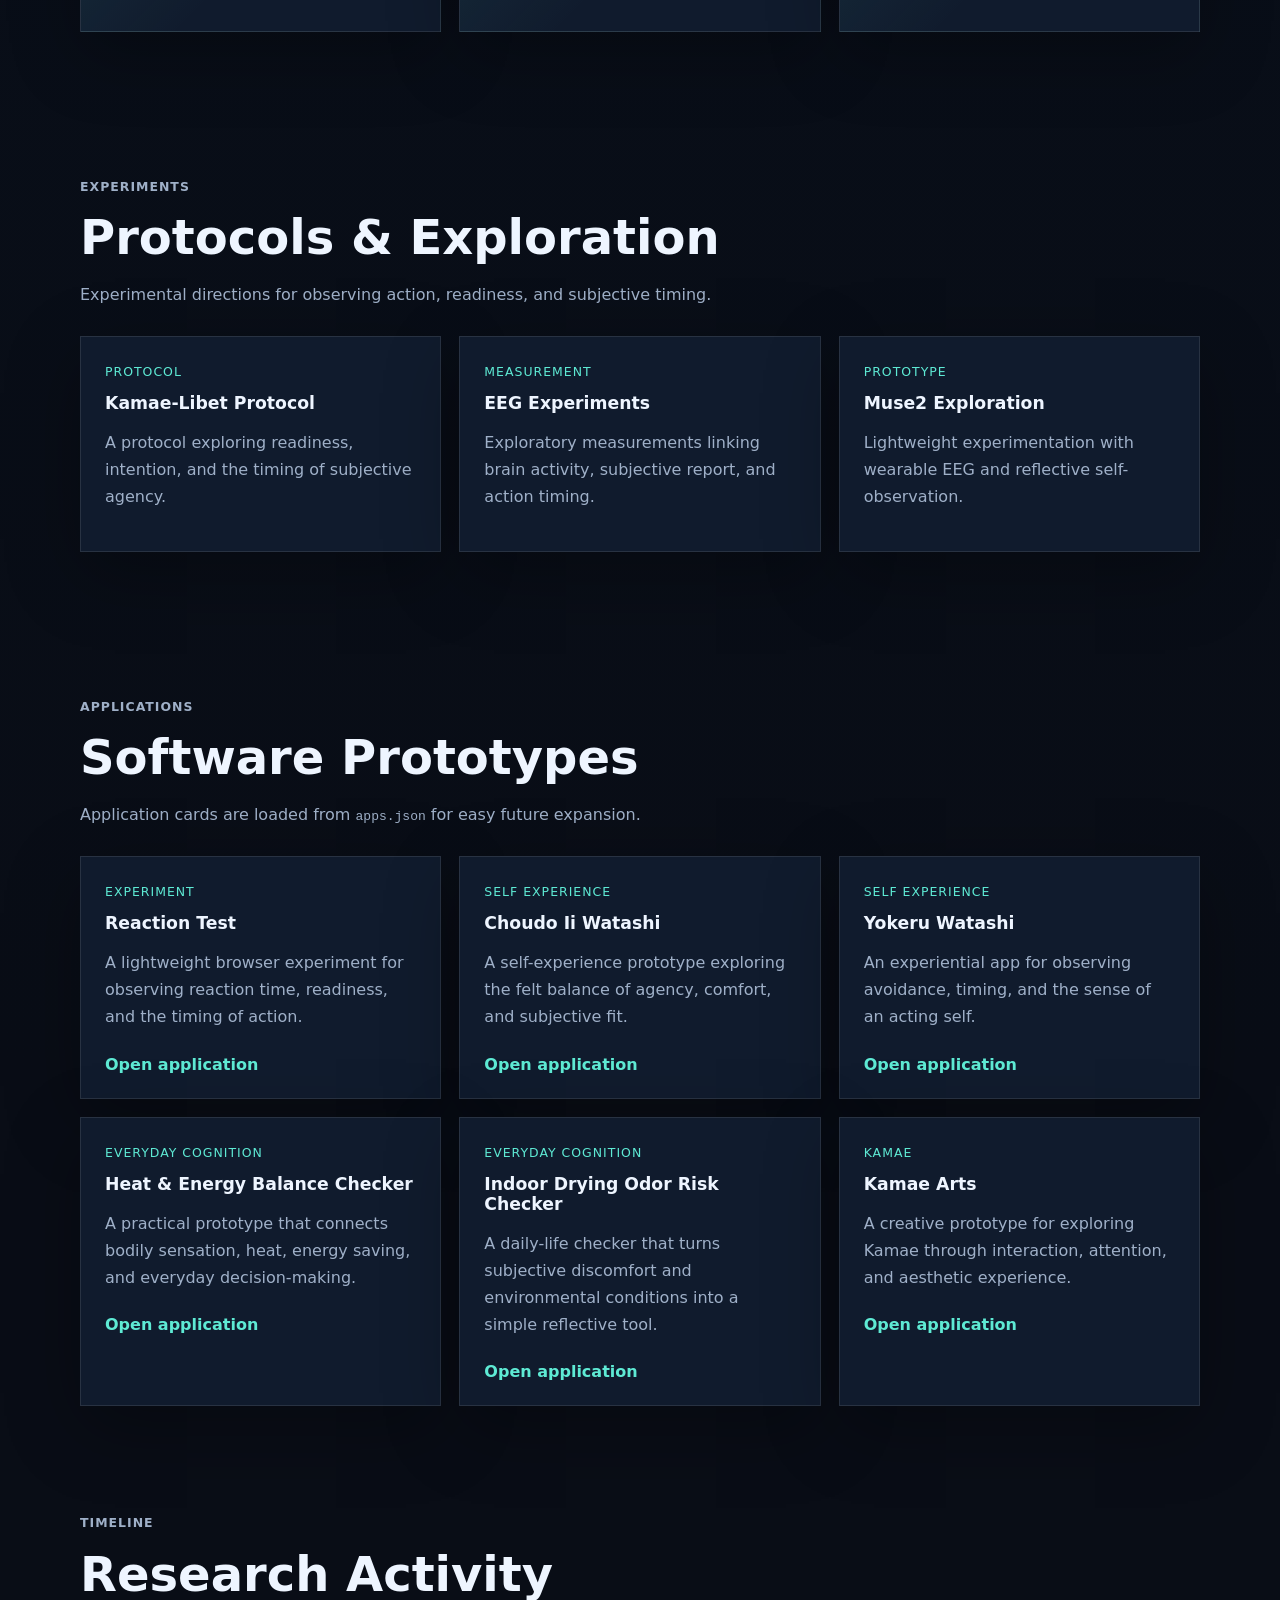
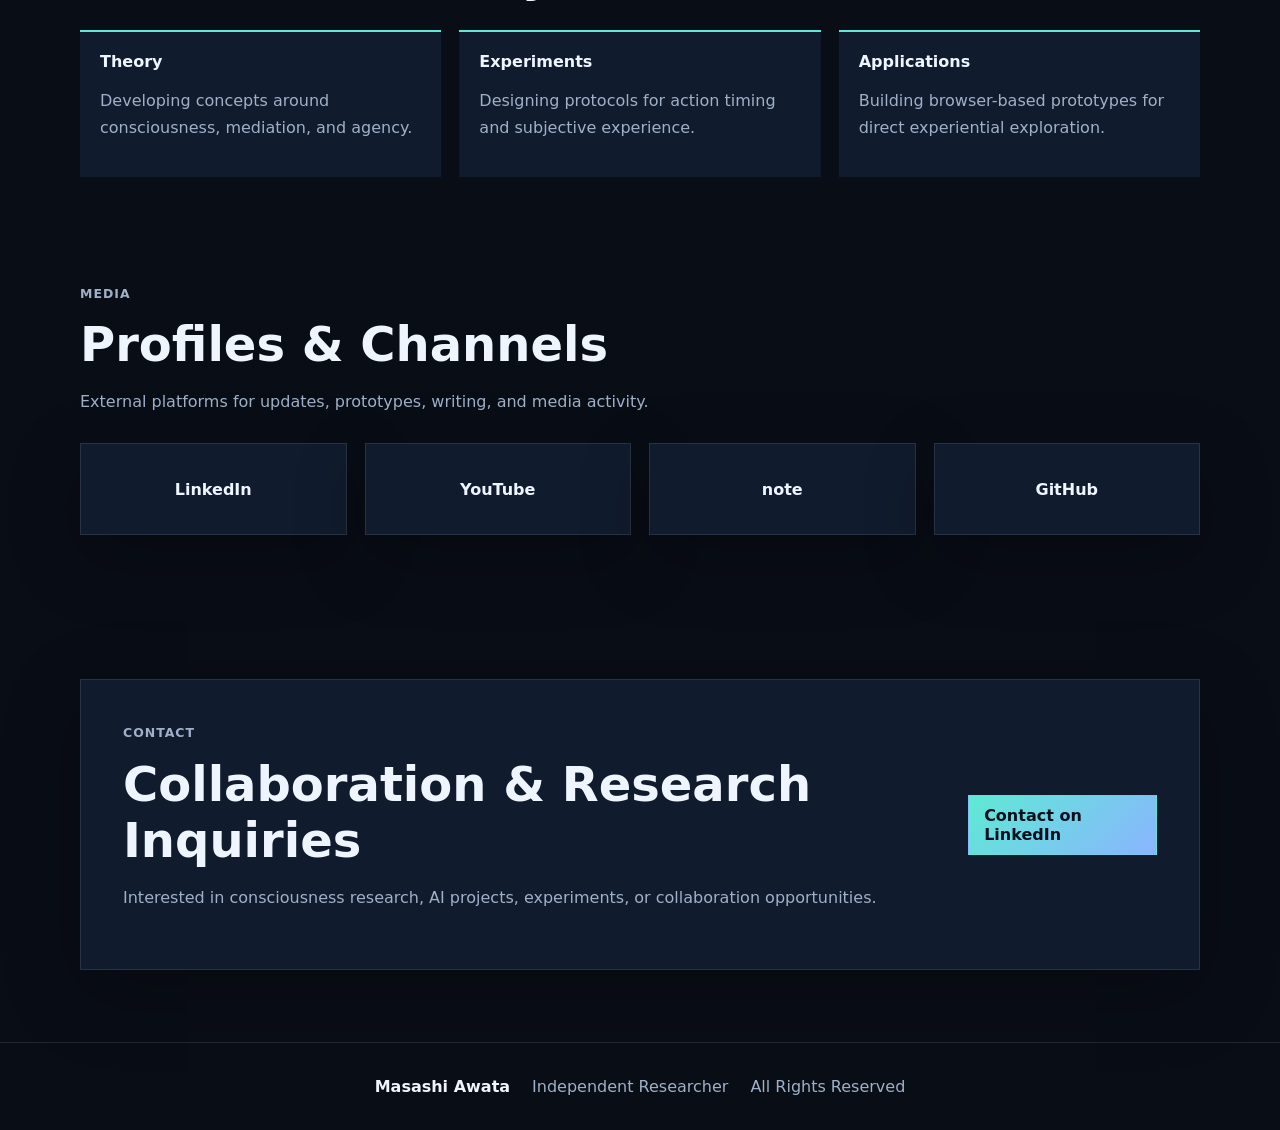
==== commit 209040e3: "Add files via upload" ====
--- a/index.html
+++ b/index.html
@@ -99,8 +99,8 @@
         </article>
         <article class="card">
           <span class="card-tag">Archive</span>
-          <h3>Zenodo Research Papers</h3>
-          <p>Archived research papers, preprints, protocols, and supporting materials.</p>
+          <h3>Zenodo Public Records</h3>
+          <p>Public search view for archived research papers, preprints, protocols, and supporting materials.</p>
           <a href="https://zenodo.org/search?q=Awata%2C%20Masashi" target="_blank" rel="noopener" aria-label="Open Zenodo research papers">External link</a>
         </article>
       </div>
@@ -111,12 +111,12 @@
         <article class="card compact-card"><span class="card-tag">Zenodo</span><h3>Qualia Relativity Theory</h3><p>The relativity of experience as the geometry of coherence.</p><a href="https://zenodo.org/records/17335149" target="_blank" rel="noopener">Open record</a></article>
         <article class="card compact-card"><span class="card-tag">Zenodo</span><h3>Beral Layer Hypothesis</h3><p>A non-dual mediating model of consciousness and artificial intelligence.</p><a href="https://zenodo.org/records/17502454" target="_blank" rel="noopener">Open record</a></article>
         <article class="card compact-card"><span class="card-tag">Zenodo</span><h3>Response to the Hard Problem of Consciousness</h3><p>A nondual reconstruction through the Oneness Consciousness Model and Concordance Dynamics.</p><a href="https://zenodo.org/records/17496031" target="_blank" rel="noopener">Open record</a></article>
-        <article class="card compact-card"><span class="card-tag">Zenodo</span><h3>Zenodo Research Record</h3><p>Additional archived research output by Masashi Awata.</p><a href="https://zenodo.org/records/17580351" target="_blank" rel="noopener">Open record</a></article>
-        <article class="card compact-card"><span class="card-tag">Zenodo</span><h3>Zenodo Research Record</h3><p>Additional archived research output by Masashi Awata.</p><a href="https://zenodo.org/records/18054406" target="_blank" rel="noopener">Open record</a></article>
-        <article class="card compact-card"><span class="card-tag">Zenodo</span><h3>Zenodo Research Record</h3><p>Additional archived research output by Masashi Awata.</p><a href="https://zenodo.org/records/19795126" target="_blank" rel="noopener">Open record</a></article>
-        <article class="card compact-card"><span class="card-tag">Zenodo</span><h3>Zenodo Research Record</h3><p>Additional archived research output by Masashi Awata.</p><a href="https://zenodo.org/records/19880433" target="_blank" rel="noopener">Open record</a></article>
-        <article class="card compact-card"><span class="card-tag">Zenodo</span><h3>Zenodo Research Record</h3><p>Additional archived research output by Masashi Awata.</p><a href="https://zenodo.org/records/20116370" target="_blank" rel="noopener">Open record</a></article>
-        <article class="card compact-card"><span class="card-tag">Zenodo</span><h3>Zenodo Research Record</h3><p>Additional archived research output by Masashi Awata.</p><a href="https://zenodo.org/records/20117374" target="_blank" rel="noopener">Open record</a></article>
+        <article class="card compact-card"><span class="card-tag">Zenodo</span><h3>From Closed Reason to Open Understanding</h3><p>A reinterpretation of Godel's incompleteness theorems through the concept of Kamae.</p><a href="https://zenodo.org/records/17580351" target="_blank" rel="noopener">Open record</a></article>
+        <article class="card compact-card"><span class="card-tag">Zenodo</span><h3>Zenodo Record 18054406</h3><p>Additional archived research output by Masashi Awata.</p><a href="https://zenodo.org/records/18054406" target="_blank" rel="noopener">Open record</a></article>
+        <article class="card compact-card"><span class="card-tag">Zenodo</span><h3>Zenodo Record 19795126</h3><p>Additional archived research output by Masashi Awata.</p><a href="https://zenodo.org/records/19795126" target="_blank" rel="noopener">Open record</a></article>
+        <article class="card compact-card"><span class="card-tag">Zenodo</span><h3>Zenodo Record 19880433</h3><p>Additional archived research output by Masashi Awata.</p><a href="https://zenodo.org/records/19880433" target="_blank" rel="noopener">Open record</a></article>
+        <article class="card compact-card"><span class="card-tag">Zenodo</span><h3>Zenodo Record 20116370</h3><p>Additional archived research output by Masashi Awata.</p><a href="https://zenodo.org/records/20116370" target="_blank" rel="noopener">Open record</a></article>
+        <article class="card compact-card"><span class="card-tag">Zenodo</span><h3>Zenodo Record 20117374</h3><p>Additional archived research output by Masashi Awata.</p><a href="https://zenodo.org/records/20117374" target="_blank" rel="noopener">Open record</a></article>
       </div>
     </section>
 
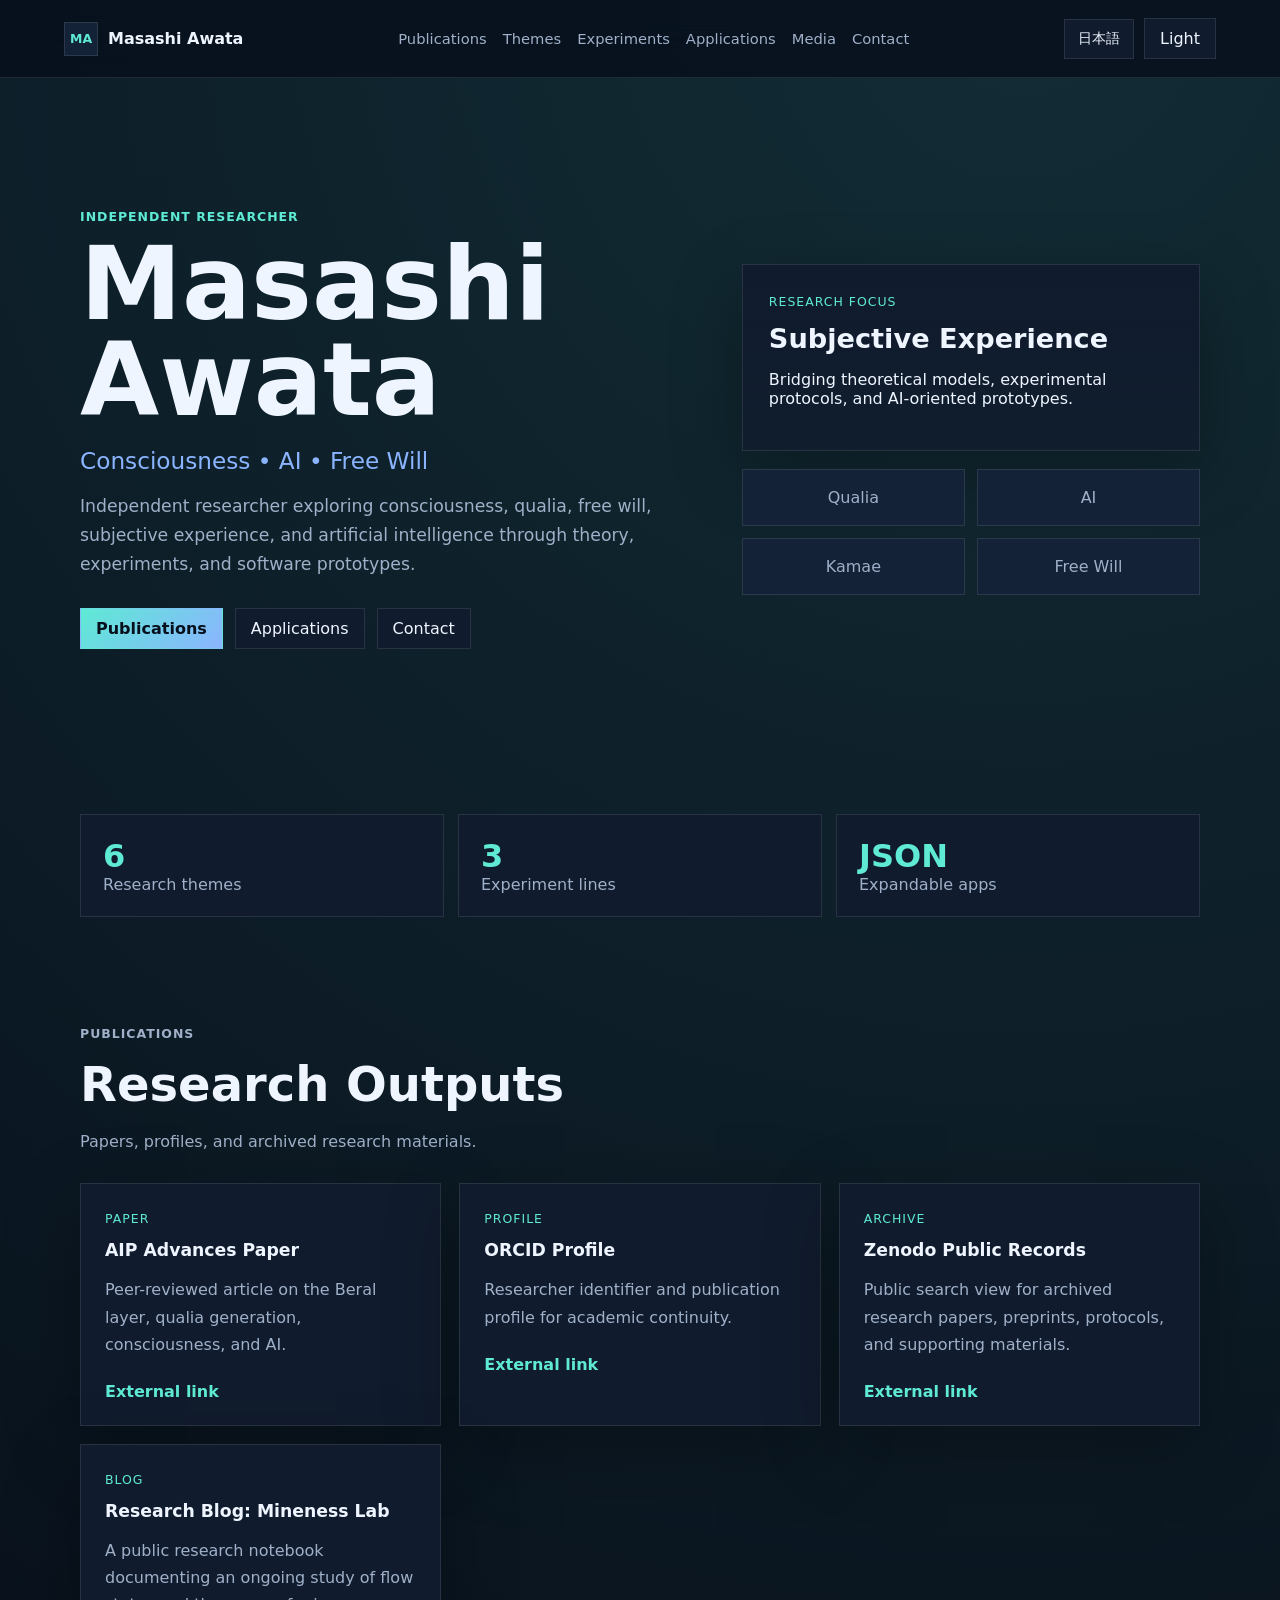
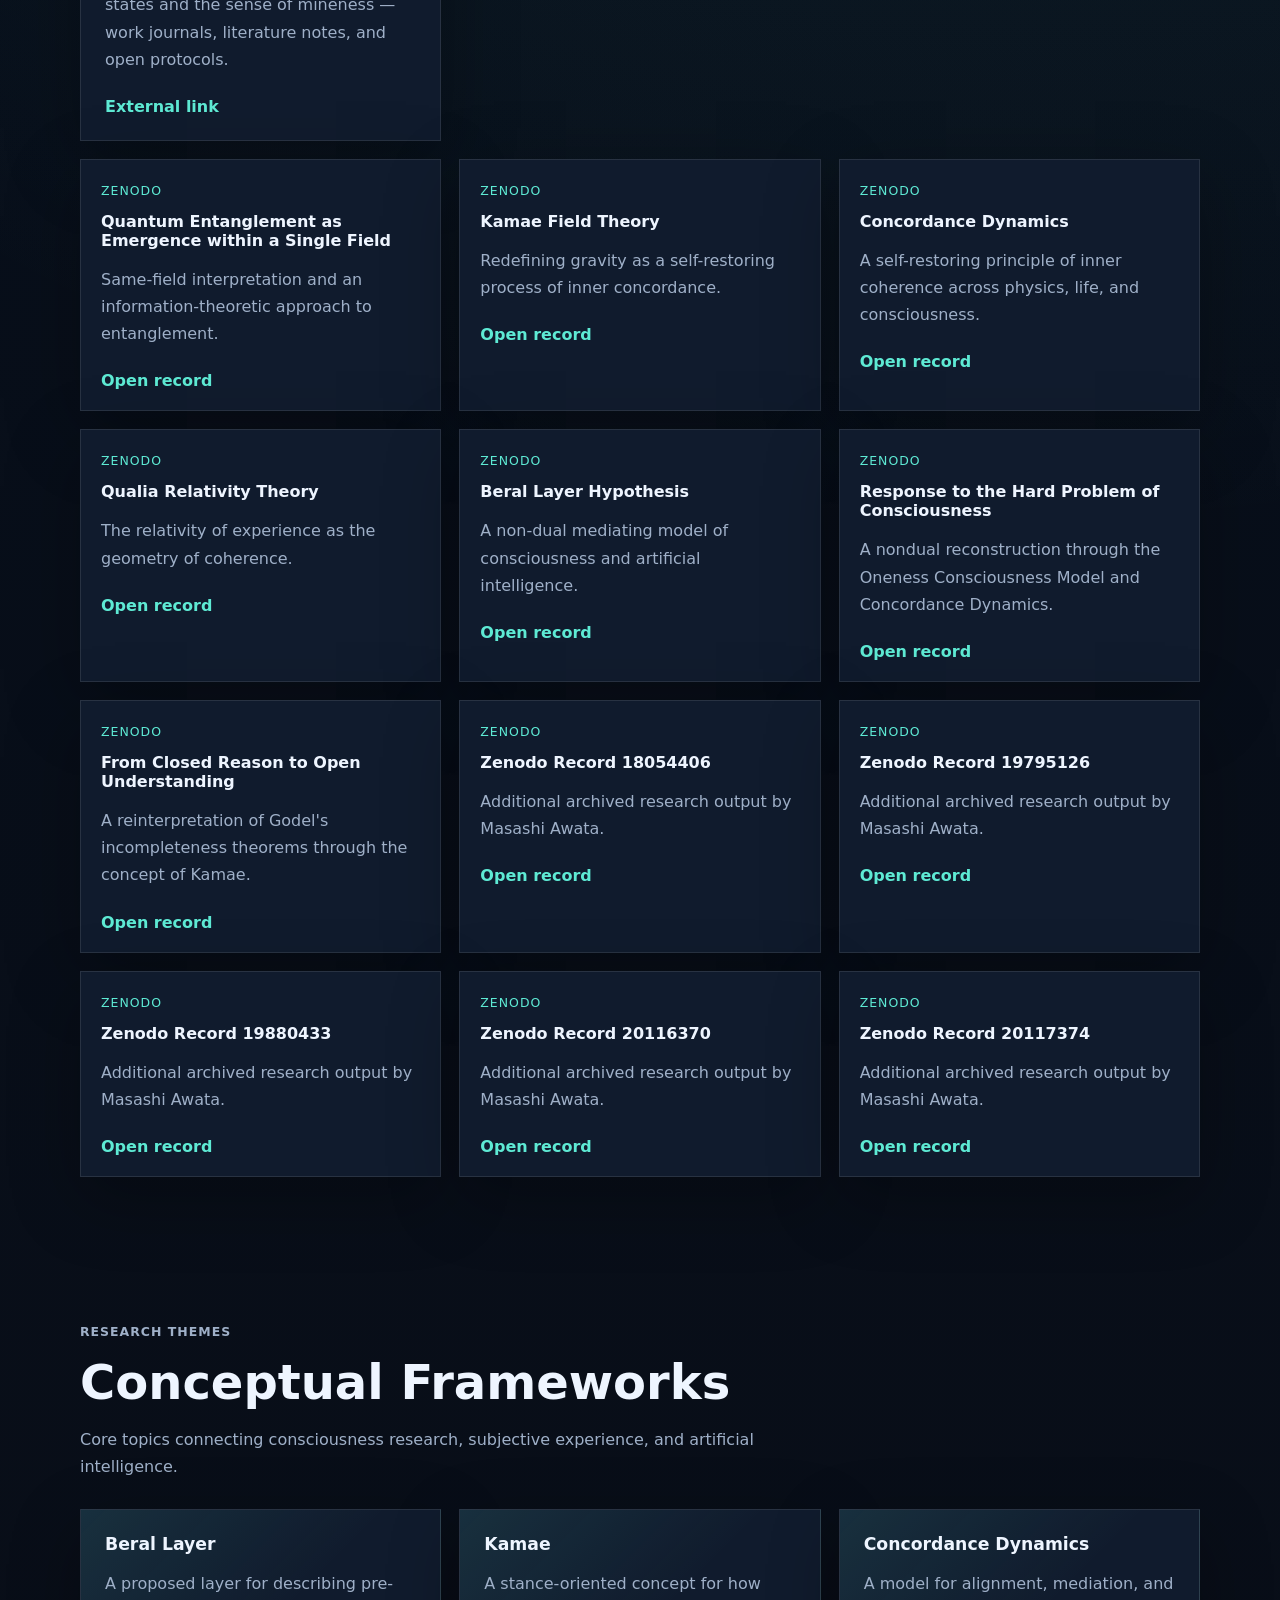
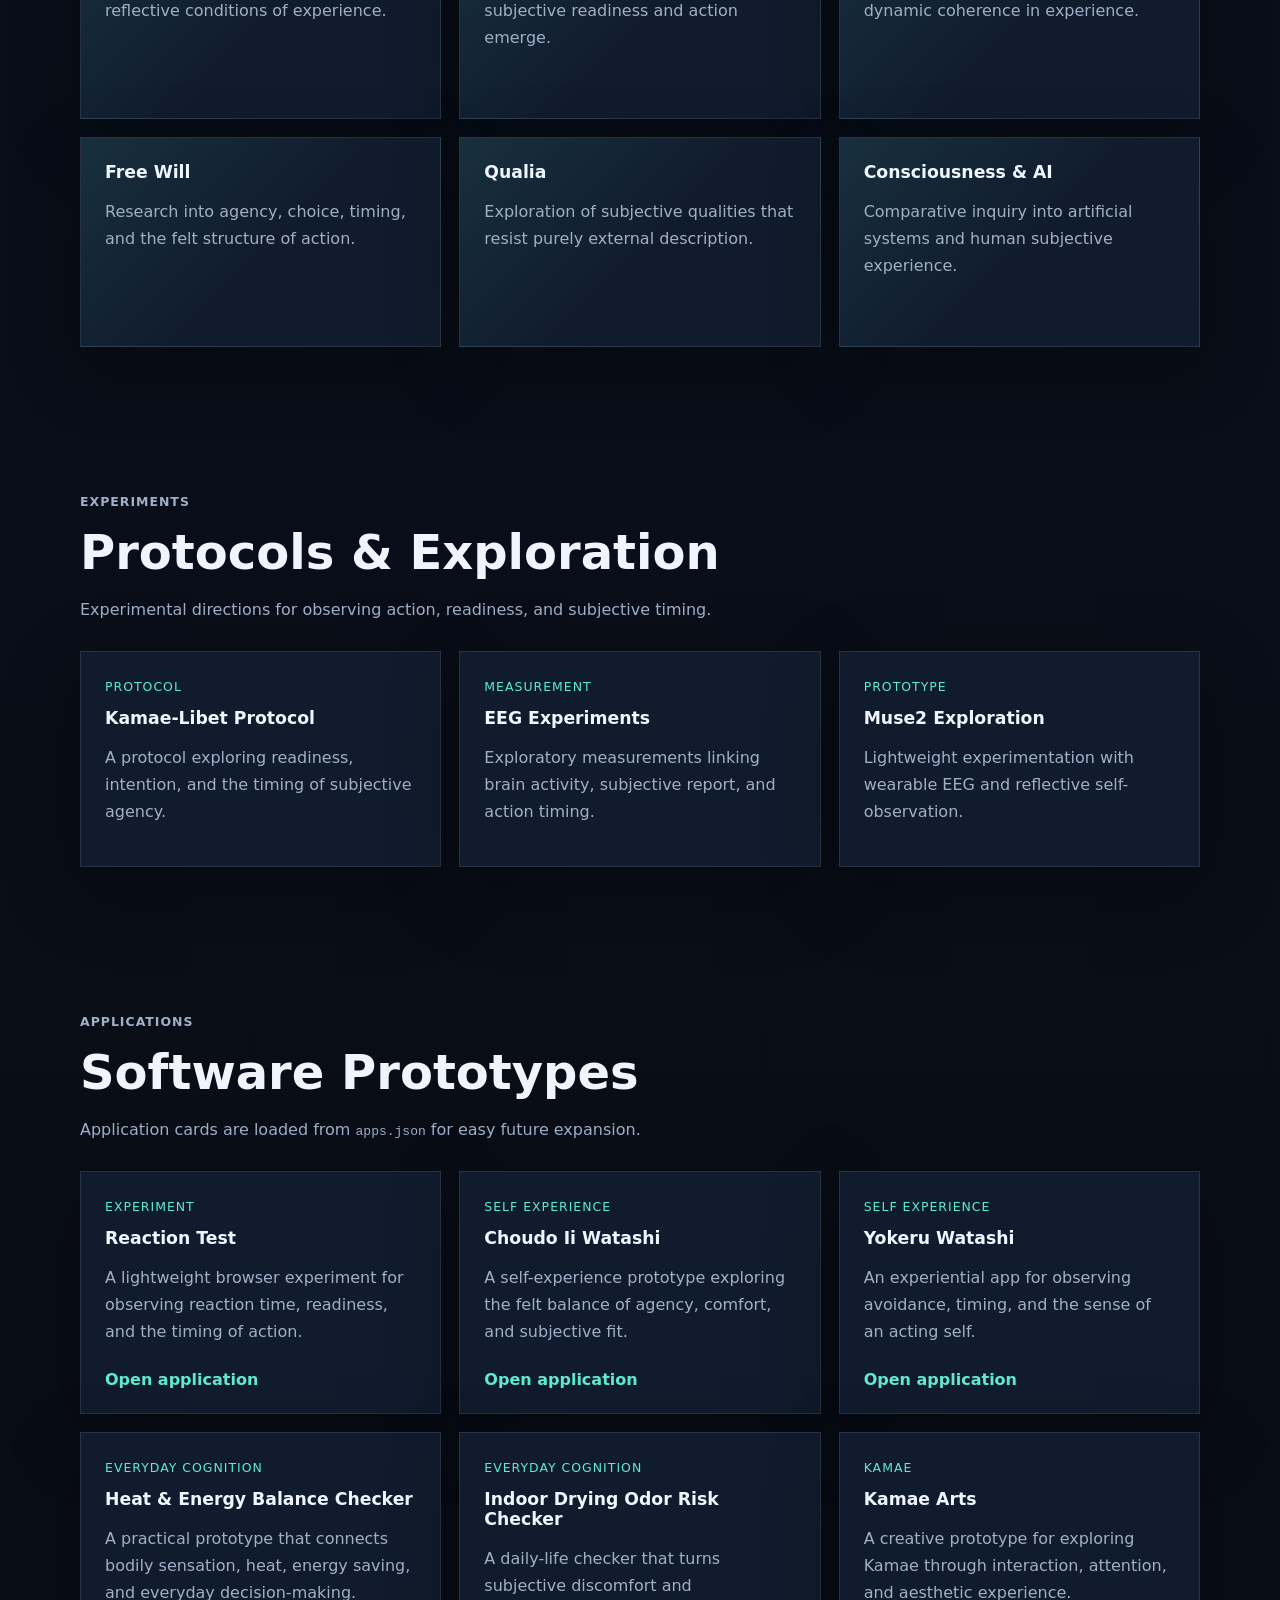
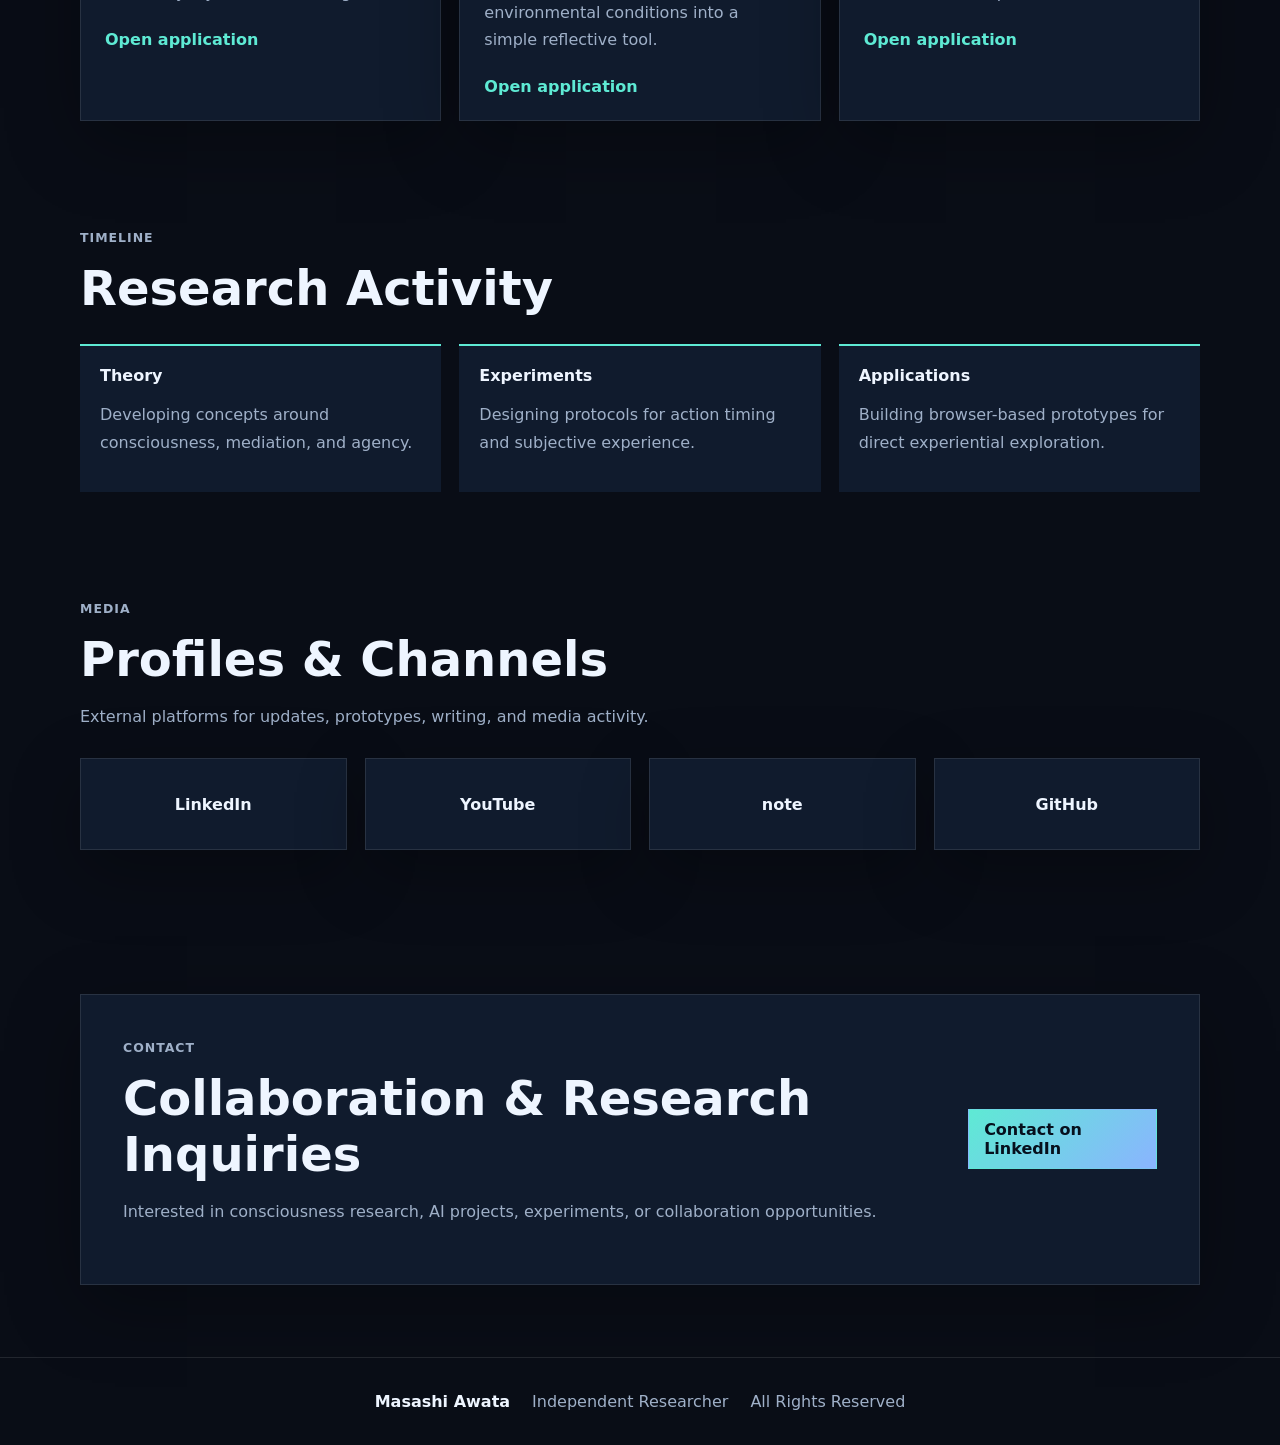
==== commit aec74811: "Update index.html" ====
--- a/index.html
+++ b/index.html
@@ -103,6 +103,12 @@
           <p>Public search view for archived research papers, preprints, protocols, and supporting materials.</p>
           <a href="https://zenodo.org/search?q=Awata%2C%20Masashi" target="_blank" rel="noopener" aria-label="Open Zenodo research papers">External link</a>
         </article>
+        <article class="card">
+          <span class="card-tag">Blog</span>
+          <h3>Research Blog: Mineness Lab</h3>
+          <p>A public research notebook documenting an ongoing study of flow states and the sense of mineness — work journals, literature notes, and open protocols.</p>
+          <a href="https://mineness.me/" target="_blank" rel="noopener" aria-label="Open research blog Mineness Lab">External link</a>
+        </article>
       </div>
       <div class="grid three publication-list">
         <article class="card compact-card"><span class="card-tag">Zenodo</span><h3>Quantum Entanglement as Emergence within a Single Field</h3><p>Same-field interpretation and an information-theoretic approach to entanglement.</p><a href="https://zenodo.org/records/17296909" target="_blank" rel="noopener">Open record</a></article>
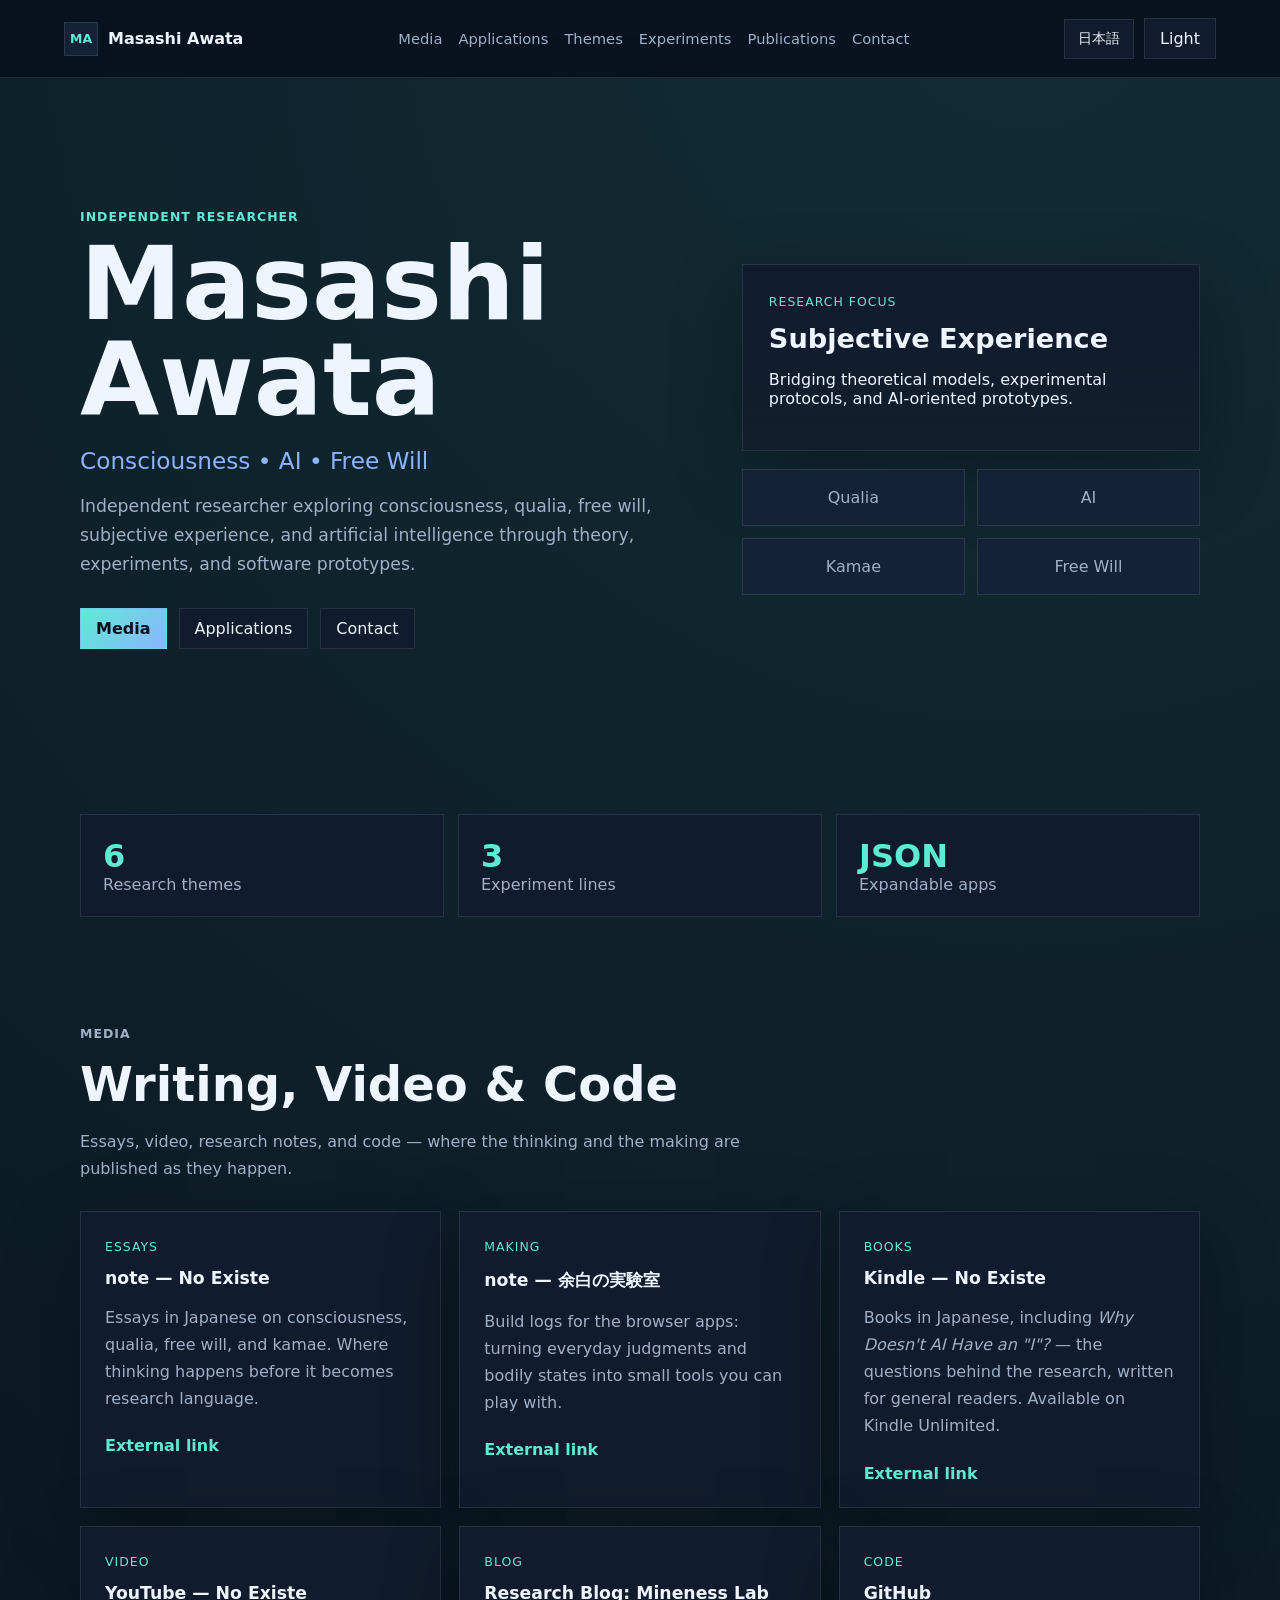
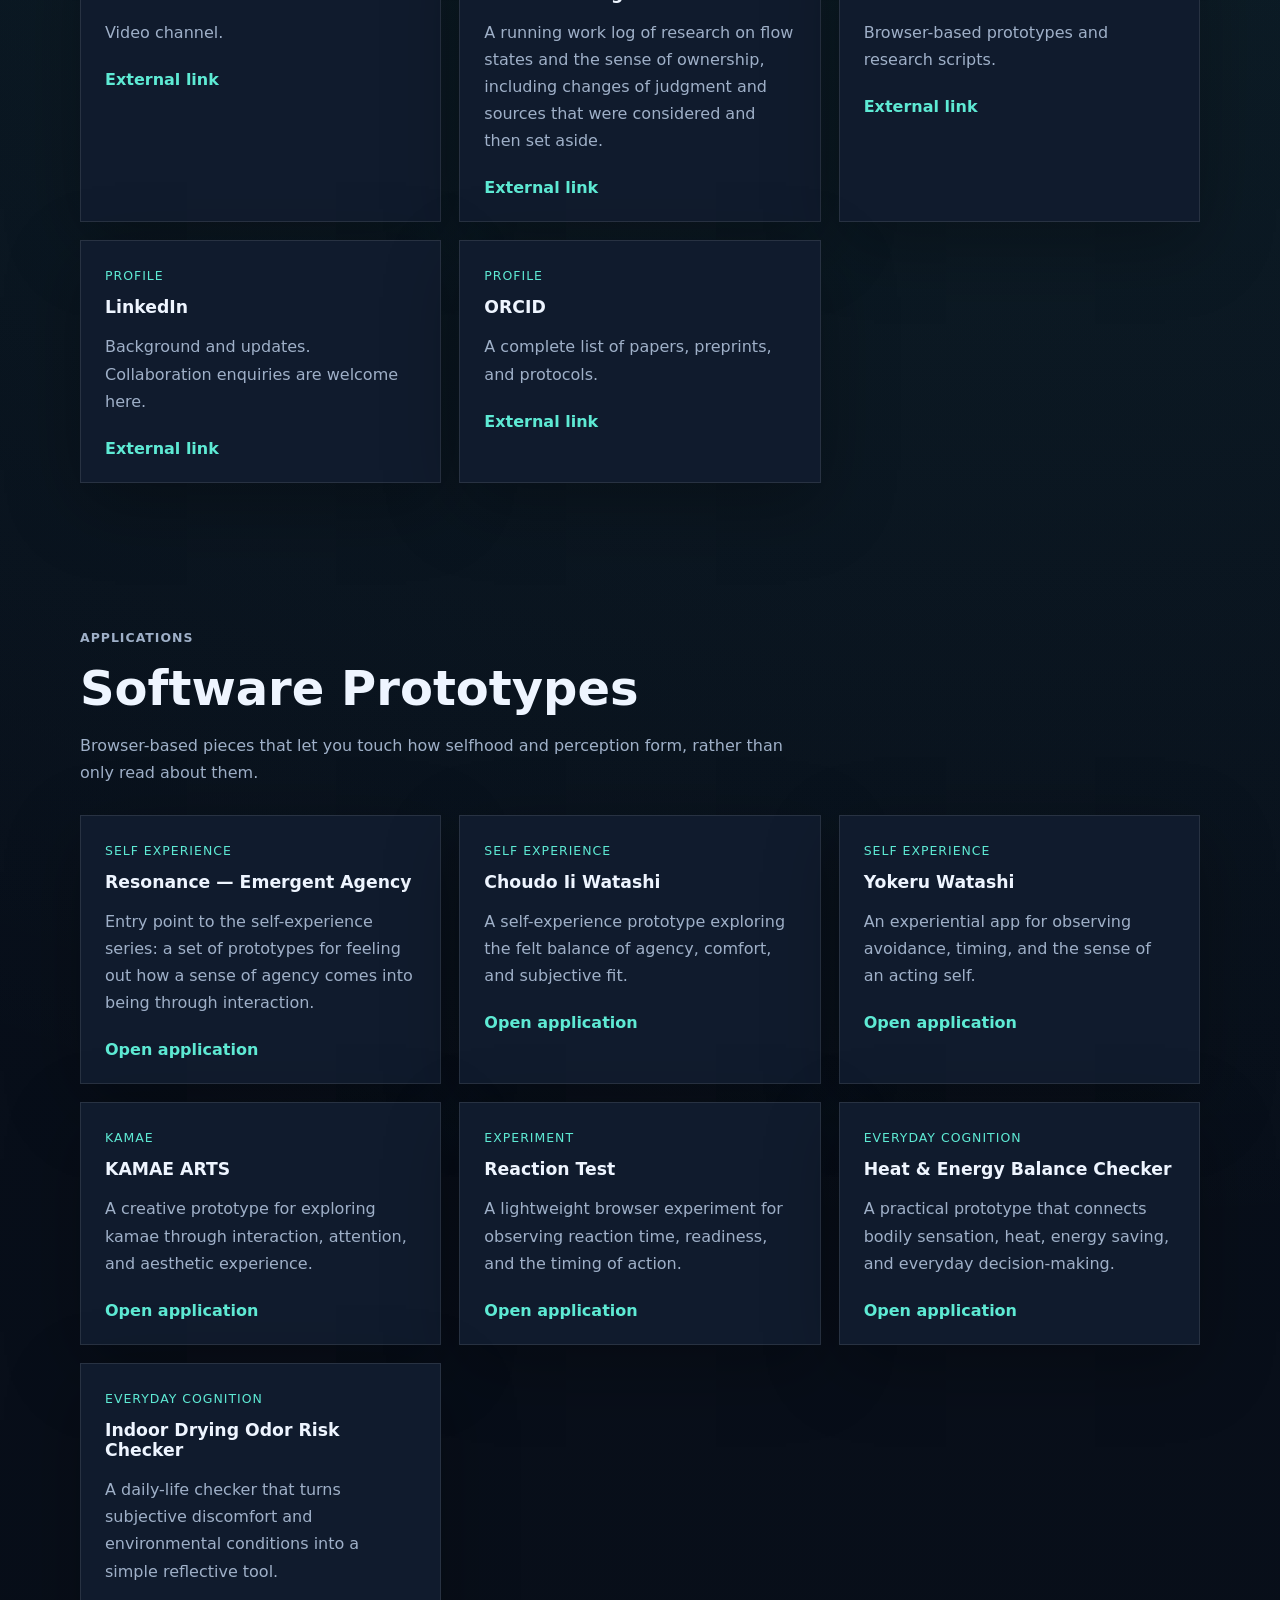
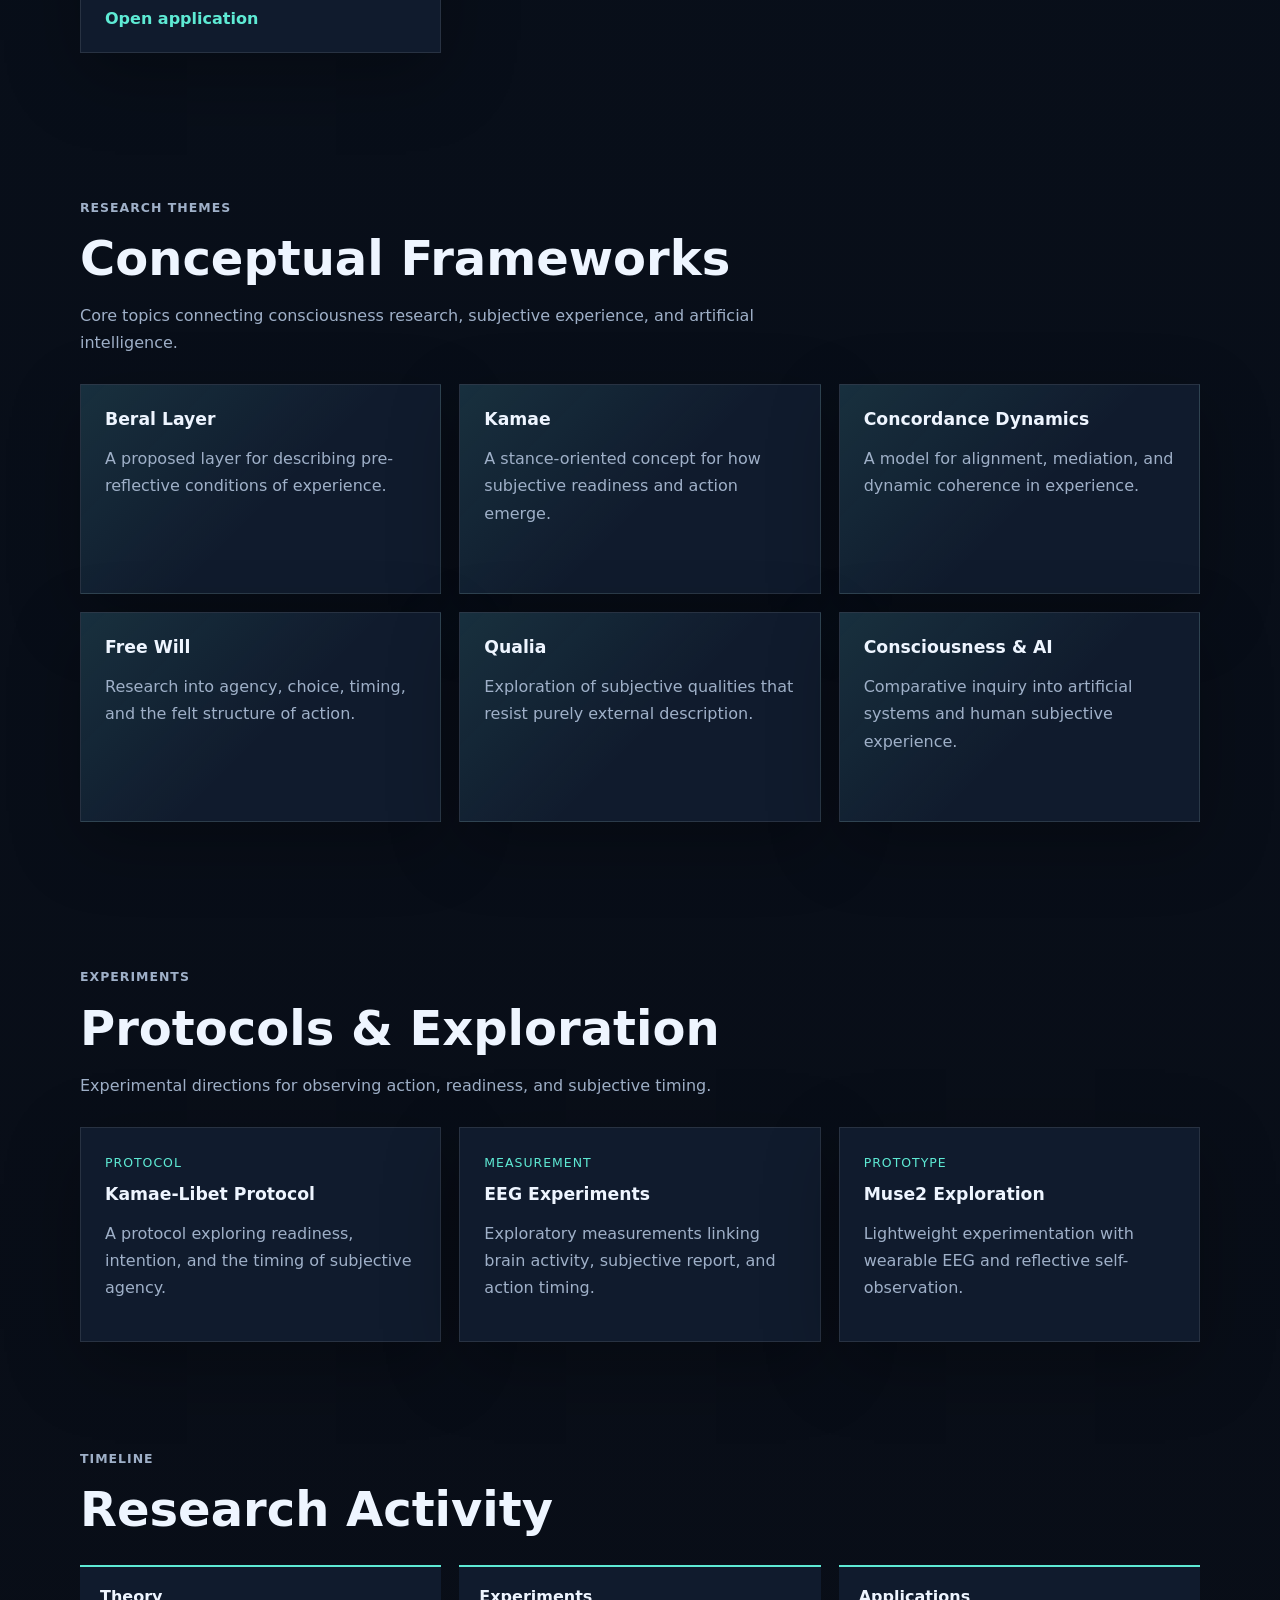
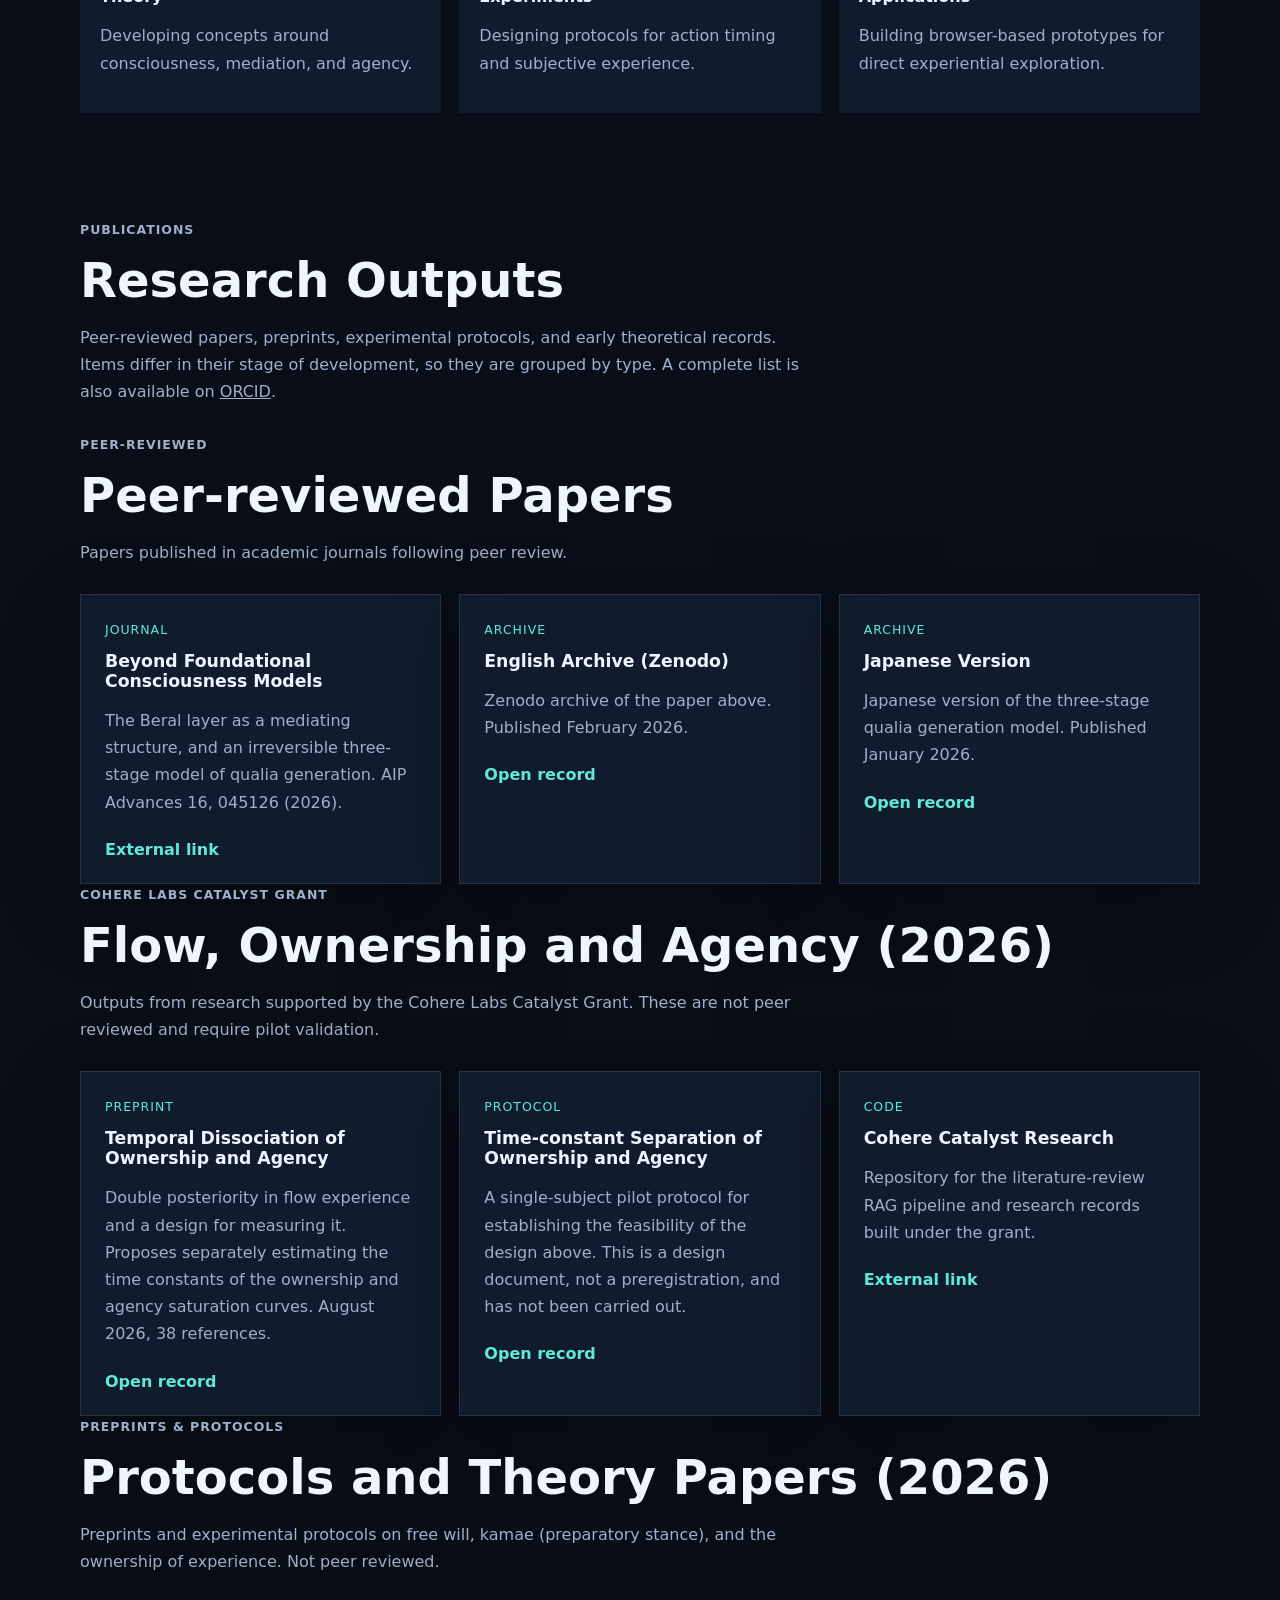
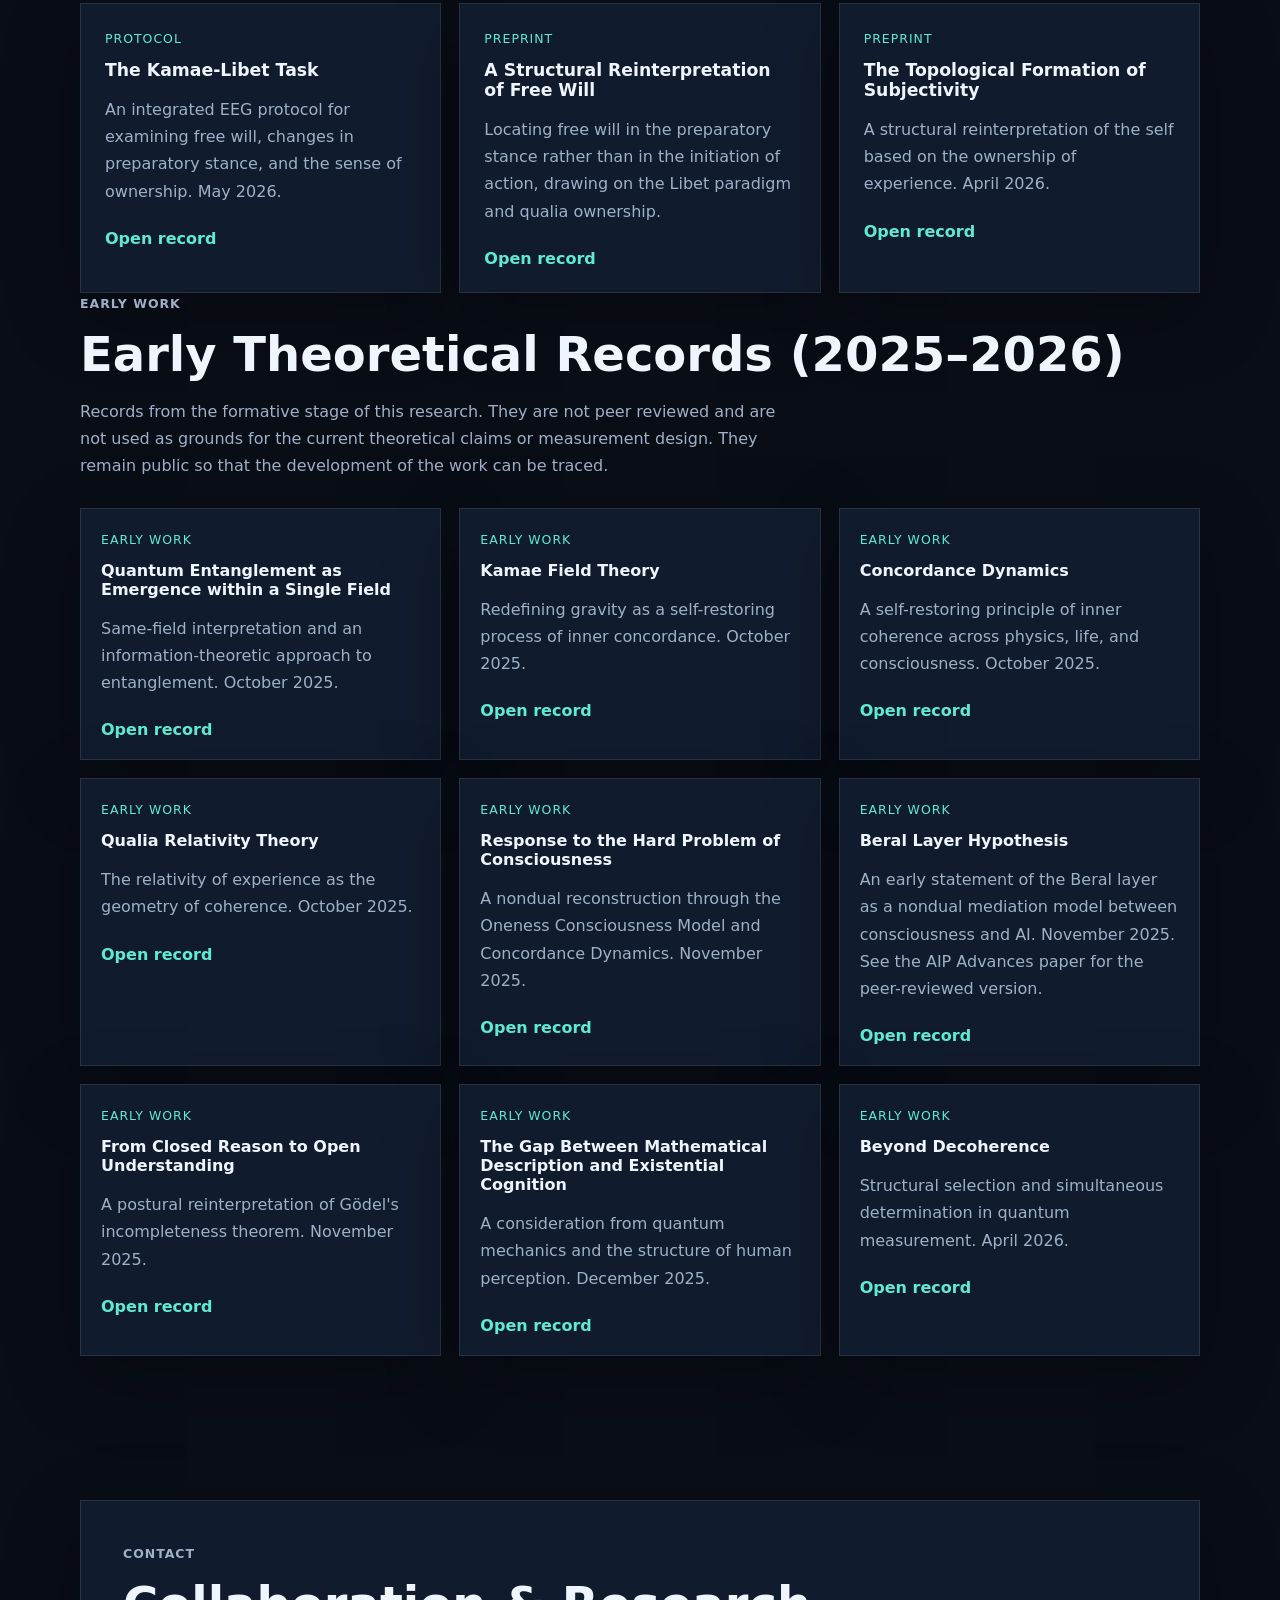
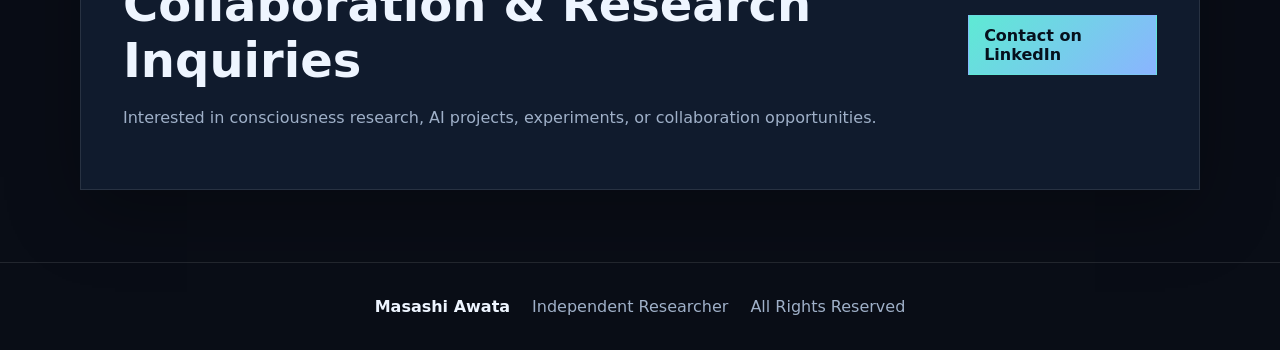
==== commit 824f6caf: "Reorder sections, rebuild media as cards, group publications by type" ====
--- a/index.html
+++ b/index.html
@@ -19,11 +19,11 @@
       <span>Masashi Awata</span>
     </a>
     <nav class="site-nav" aria-label="Primary navigation">
-      <a href="#publications">Publications</a>
+      <a href="#media">Media</a>
+      <a href="#applications">Applications</a>
       <a href="#themes">Themes</a>
       <a href="#experiments">Experiments</a>
-      <a href="#applications">Applications</a>
-      <a href="#media">Media</a>
+      <a href="#publications">Publications</a>
       <a href="#contact">Contact</a>
     </nav>
     <div class="header-actions">
@@ -43,7 +43,7 @@
           and artificial intelligence through theory, experiments, and software prototypes.
         </p>
         <div class="hero-actions">
-          <a class="button primary" href="#publications">Publications</a>
+          <a class="button primary" href="#media">Media</a>
           <a class="button" href="#applications">Applications</a>
           <a class="button" href="#contact">Contact</a>
         </div>
@@ -78,52 +78,71 @@
       </div>
     </section>
 
-    <section id="publications" class="section">
-      <div class="section-heading">
-        <p class="eyebrow">Publications</p>
-        <h2>Research Outputs</h2>
-        <p>Papers, profiles, and archived research materials.</p>
-      </div>
-      <div class="grid three">
-        <article class="card">
-          <span class="card-tag">Paper</span>
-          <h3>AIP Advances Paper</h3>
-          <p>Peer-reviewed article on the Beral layer, qualia generation, consciousness, and AI.</p>
-          <a href="https://pubs.aip.org/aip/adv/article/16/4/045126/3387606/Beyond-foundational-consciousness-models-The-Beral" target="_blank" rel="noopener" aria-label="Open AIP Advances paper">External link</a>
-        </article>
-        <article class="card">
-          <span class="card-tag">Profile</span>
-          <h3>ORCID Profile</h3>
-          <p>Researcher identifier and publication profile for academic continuity.</p>
-          <a href="https://orcid.org/0009-0002-1422-1560" target="_blank" rel="noopener" aria-label="Open ORCID profile">External link</a>
-        </article>
-        <article class="card">
-          <span class="card-tag">Archive</span>
-          <h3>Zenodo Public Records</h3>
-          <p>Public search view for archived research papers, preprints, protocols, and supporting materials.</p>
-          <a href="https://zenodo.org/search?q=Awata%2C%20Masashi" target="_blank" rel="noopener" aria-label="Open Zenodo research papers">External link</a>
+    <section id="media" class="section">
+      <div class="section-heading">
+        <p class="eyebrow">Media</p>
+        <h2>Writing, Video &amp; Code</h2>
+        <p>Essays, video, research notes, and code — where the thinking and the making are published as they happen.</p>
+      </div>
+      <div class="grid three">
+        <article class="card">
+          <span class="card-tag">Essays</span>
+          <h3>note — No Existe</h3>
+          <p>Essays in Japanese on consciousness, qualia, free will, and kamae. Where thinking happens before it becomes research language.</p>
+          <a href="https://note.com/pazeamor" target="_blank" rel="noopener" aria-label="Open note (No Existe)">External link</a>
+        </article>
+        <article class="card">
+          <span class="card-tag">Making</span>
+          <h3>note — 余白の実験室</h3>
+          <p>Build logs for the browser apps: turning everyday judgments and bodily states into small tools you can play with.</p>
+          <a href="https://note.com/chodo_lab" target="_blank" rel="noopener" aria-label="Open note (Yohaku no Jikkenshitsu)">External link</a>
+        </article>
+        <article class="card">
+          <span class="card-tag">Books</span>
+          <h3>Kindle — No Existe</h3>
+          <p>Books in Japanese, including <em>Why Doesn't AI Have an "I"?</em> — the questions behind the research, written for general readers. Available on Kindle Unlimited.</p>
+          <a href="https://www.amazon.co.jp/stores/author/B0G7CVFSM4" target="_blank" rel="noopener" aria-label="Open the Amazon author page">External link</a>
+        </article>
+        <article class="card">
+          <span class="card-tag">Video</span>
+          <h3>YouTube — No Existe</h3>
+          <p>Video channel.</p>
+          <a href="https://www.youtube.com/channel/UC4oXK2KltY8tARrI6Ibn42Q" target="_blank" rel="noopener" aria-label="Open the YouTube channel">External link</a>
         </article>
         <article class="card">
           <span class="card-tag">Blog</span>
           <h3>Research Blog: Mineness Lab</h3>
-          <p>A public research notebook documenting an ongoing study of flow states and the sense of mineness — work journals, literature notes, and open protocols.</p>
+          <p>A running work log of research on flow states and the sense of ownership, including changes of judgment and sources that were considered and then set aside.</p>
           <a href="https://mineness.me/" target="_blank" rel="noopener" aria-label="Open research blog Mineness Lab">External link</a>
         </article>
-      </div>
-      <div class="grid three publication-list">
-        <article class="card compact-card"><span class="card-tag">Zenodo</span><h3>Quantum Entanglement as Emergence within a Single Field</h3><p>Same-field interpretation and an information-theoretic approach to entanglement.</p><a href="https://zenodo.org/records/17296909" target="_blank" rel="noopener">Open record</a></article>
-        <article class="card compact-card"><span class="card-tag">Zenodo</span><h3>Kamae Field Theory</h3><p>Redefining gravity as a self-restoring process of inner concordance.</p><a href="https://zenodo.org/records/17297077" target="_blank" rel="noopener">Open record</a></article>
-        <article class="card compact-card"><span class="card-tag">Zenodo</span><h3>Concordance Dynamics</h3><p>A self-restoring principle of inner coherence across physics, life, and consciousness.</p><a href="https://zenodo.org/records/17298269" target="_blank" rel="noopener">Open record</a></article>
-        <article class="card compact-card"><span class="card-tag">Zenodo</span><h3>Qualia Relativity Theory</h3><p>The relativity of experience as the geometry of coherence.</p><a href="https://zenodo.org/records/17335149" target="_blank" rel="noopener">Open record</a></article>
-        <article class="card compact-card"><span class="card-tag">Zenodo</span><h3>Beral Layer Hypothesis</h3><p>A non-dual mediating model of consciousness and artificial intelligence.</p><a href="https://zenodo.org/records/17502454" target="_blank" rel="noopener">Open record</a></article>
-        <article class="card compact-card"><span class="card-tag">Zenodo</span><h3>Response to the Hard Problem of Consciousness</h3><p>A nondual reconstruction through the Oneness Consciousness Model and Concordance Dynamics.</p><a href="https://zenodo.org/records/17496031" target="_blank" rel="noopener">Open record</a></article>
-        <article class="card compact-card"><span class="card-tag">Zenodo</span><h3>From Closed Reason to Open Understanding</h3><p>A reinterpretation of Godel's incompleteness theorems through the concept of Kamae.</p><a href="https://zenodo.org/records/17580351" target="_blank" rel="noopener">Open record</a></article>
-        <article class="card compact-card"><span class="card-tag">Zenodo</span><h3>Zenodo Record 18054406</h3><p>Additional archived research output by Masashi Awata.</p><a href="https://zenodo.org/records/18054406" target="_blank" rel="noopener">Open record</a></article>
-        <article class="card compact-card"><span class="card-tag">Zenodo</span><h3>Zenodo Record 19795126</h3><p>Additional archived research output by Masashi Awata.</p><a href="https://zenodo.org/records/19795126" target="_blank" rel="noopener">Open record</a></article>
-        <article class="card compact-card"><span class="card-tag">Zenodo</span><h3>Zenodo Record 19880433</h3><p>Additional archived research output by Masashi Awata.</p><a href="https://zenodo.org/records/19880433" target="_blank" rel="noopener">Open record</a></article>
-        <article class="card compact-card"><span class="card-tag">Zenodo</span><h3>Zenodo Record 20116370</h3><p>Additional archived research output by Masashi Awata.</p><a href="https://zenodo.org/records/20116370" target="_blank" rel="noopener">Open record</a></article>
-        <article class="card compact-card"><span class="card-tag">Zenodo</span><h3>Zenodo Record 20117374</h3><p>Additional archived research output by Masashi Awata.</p><a href="https://zenodo.org/records/20117374" target="_blank" rel="noopener">Open record</a></article>
-      </div>
+        <article class="card">
+          <span class="card-tag">Code</span>
+          <h3>GitHub</h3>
+          <p>Browser-based prototypes and research scripts.</p>
+          <a href="https://github.com/paz67416" target="_blank" rel="noopener" aria-label="Open GitHub">External link</a>
+        </article>
+        <article class="card">
+          <span class="card-tag">Profile</span>
+          <h3>LinkedIn</h3>
+          <p>Background and updates. Collaboration enquiries are welcome here.</p>
+          <a href="https://www.linkedin.com/in/masashi-awata-258450406/" target="_blank" rel="noopener" aria-label="Open LinkedIn">External link</a>
+        </article>
+        <article class="card">
+          <span class="card-tag">Profile</span>
+          <h3>ORCID</h3>
+          <p>A complete list of papers, preprints, and protocols.</p>
+          <a href="https://orcid.org/0009-0002-1422-1560" target="_blank" rel="noopener" aria-label="Open ORCID profile">External link</a>
+        </article>
+      </div>
+    </section>
+
+    <section id="applications" class="section">
+      <div class="section-heading">
+        <p class="eyebrow">Applications</p>
+        <h2>Software Prototypes</h2>
+        <p>Browser-based pieces that let you touch how selfhood and perception form, rather than only read about them.</p>
+      </div>
+      <div id="apps-grid" class="grid three" aria-live="polite"></div>
     </section>
 
     <section id="themes" class="section">
@@ -167,15 +186,6 @@
       </div>
     </section>
 
-    <section id="applications" class="section">
-      <div class="section-heading">
-        <p class="eyebrow">Applications</p>
-        <h2>Software Prototypes</h2>
-        <p>Application cards are loaded from <code>apps.json</code> for easy future expansion.</p>
-      </div>
-      <div id="apps-grid" class="grid three" aria-live="polite"></div>
-    </section>
-
     <section class="timeline section compact">
       <div class="section-heading">
         <p class="eyebrow">Timeline</p>
@@ -188,17 +198,106 @@
       </ol>
     </section>
 
-    <section id="media" class="section">
-      <div class="section-heading">
-        <p class="eyebrow">Media</p>
-        <h2>Profiles & Channels</h2>
-        <p>External platforms for updates, prototypes, writing, and media activity.</p>
-      </div>
-      <div class="grid four">
-        <a class="media-card" href="https://www.linkedin.com/in/masashi-awata-258450406/" target="_blank" rel="noopener">LinkedIn</a>
-        <a class="media-card" href="#" target="_blank" rel="noopener">YouTube</a>
-        <a class="media-card" href="https://note.com/pazeamor" target="_blank" rel="noopener">note</a>
-        <a class="media-card" href="https://github.com/paz67416" target="_blank" rel="noopener">GitHub</a>
+    <section id="publications" class="section">
+      <div class="section-heading">
+        <p class="eyebrow">Publications</p>
+        <h2>Research Outputs</h2>
+        <p>Peer-reviewed papers, preprints, experimental protocols, and early theoretical records. Items differ in their stage of development, so they are grouped by type. A complete list is also available on <a href="https://orcid.org/0009-0002-1422-1560" target="_blank" rel="noopener">ORCID</a>.</p>
+      </div>
+
+      <div class="section-heading">
+        <p class="eyebrow">Peer-reviewed</p>
+        <h2>Peer-reviewed Papers</h2>
+        <p>Papers published in academic journals following peer review.</p>
+      </div>
+      <div class="grid three">
+        <article class="card">
+          <span class="card-tag">Journal</span>
+          <h3>Beyond Foundational Consciousness Models</h3>
+          <p>The Beral layer as a mediating structure, and an irreversible three-stage model of qualia generation. AIP Advances 16, 045126 (2026).</p>
+          <a href="https://doi.org/10.1063/5.0325944" target="_blank" rel="noopener" aria-label="Open AIP Advances paper">External link</a>
+        </article>
+        <article class="card">
+          <span class="card-tag">Archive</span>
+          <h3>English Archive (Zenodo)</h3>
+          <p>Zenodo archive of the paper above. Published February 2026.</p>
+          <a href="https://doi.org/10.5281/zenodo.18456131" target="_blank" rel="noopener" aria-label="Open the English archive">Open record</a>
+        </article>
+        <article class="card">
+          <span class="card-tag">Archive</span>
+          <h3>Japanese Version</h3>
+          <p>Japanese version of the three-stage qualia generation model. Published January 2026.</p>
+          <a href="https://doi.org/10.5281/zenodo.18442058" target="_blank" rel="noopener" aria-label="Open the Japanese archive">Open record</a>
+        </article>
+      </div>
+
+      <div class="section-heading">
+        <p class="eyebrow">Cohere Labs Catalyst Grant</p>
+        <h2>Flow, Ownership and Agency (2026)</h2>
+        <p>Outputs from research supported by the Cohere Labs Catalyst Grant. These are not peer reviewed and require pilot validation.</p>
+      </div>
+      <div class="grid three">
+        <article class="card">
+          <span class="card-tag">Preprint</span>
+          <h3>Temporal Dissociation of Ownership and Agency</h3>
+          <p>Double posteriority in flow experience and a design for measuring it. Proposes separately estimating the time constants of the ownership and agency saturation curves. August 2026, 38 references.</p>
+          <a href="https://doi.org/10.5281/zenodo.21771960" target="_blank" rel="noopener" aria-label="Open the theory preprint">Open record</a>
+        </article>
+        <article class="card">
+          <span class="card-tag">Protocol</span>
+          <h3>Time-constant Separation of Ownership and Agency</h3>
+          <p>A single-subject pilot protocol for establishing the feasibility of the design above. This is a design document, not a preregistration, and has not been carried out.</p>
+          <a href="https://doi.org/10.5281/zenodo.21773007" target="_blank" rel="noopener" aria-label="Open the pilot protocol">Open record</a>
+        </article>
+        <article class="card">
+          <span class="card-tag">Code</span>
+          <h3>Cohere Catalyst Research</h3>
+          <p>Repository for the literature-review RAG pipeline and research records built under the grant.</p>
+          <a href="https://github.com/paz67416/cohere-catalyst-research" target="_blank" rel="noopener" aria-label="Open the GitHub repository">External link</a>
+        </article>
+      </div>
+
+      <div class="section-heading">
+        <p class="eyebrow">Preprints &amp; Protocols</p>
+        <h2>Protocols and Theory Papers (2026)</h2>
+        <p>Preprints and experimental protocols on free will, kamae (preparatory stance), and the ownership of experience. Not peer reviewed.</p>
+      </div>
+      <div class="grid three">
+        <article class="card">
+          <span class="card-tag">Protocol</span>
+          <h3>The Kamae-Libet Task</h3>
+          <p>An integrated EEG protocol for examining free will, changes in preparatory stance, and the sense of ownership. May 2026.</p>
+          <a href="https://doi.org/10.5281/zenodo.20116370" target="_blank" rel="noopener" aria-label="Open the Kamae-Libet task record">Open record</a>
+        </article>
+        <article class="card">
+          <span class="card-tag">Preprint</span>
+          <h3>A Structural Reinterpretation of Free Will</h3>
+          <p>Locating free will in the preparatory stance rather than in the initiation of action, drawing on the Libet paradigm and qualia ownership.</p>
+          <a href="https://doi.org/10.5281/zenodo.20117374" target="_blank" rel="noopener" aria-label="Open the free will preprint">Open record</a>
+        </article>
+        <article class="card">
+          <span class="card-tag">Preprint</span>
+          <h3>The Topological Formation of Subjectivity</h3>
+          <p>A structural reinterpretation of the self based on the ownership of experience. April 2026.</p>
+          <a href="https://doi.org/10.5281/zenodo.19795126" target="_blank" rel="noopener" aria-label="Open the subjectivity preprint">Open record</a>
+        </article>
+      </div>
+
+      <div class="section-heading">
+        <p class="eyebrow">Early Work</p>
+        <h2>Early Theoretical Records (2025–2026)</h2>
+        <p>Records from the formative stage of this research. They are not peer reviewed and are not used as grounds for the current theoretical claims or measurement design. They remain public so that the development of the work can be traced.</p>
+      </div>
+      <div class="grid three publication-list">
+        <article class="card compact-card"><span class="card-tag">Early Work</span><h3>Quantum Entanglement as Emergence within a Single Field</h3><p>Same-field interpretation and an information-theoretic approach to entanglement. October 2025.</p><a href="https://zenodo.org/records/17296909" target="_blank" rel="noopener">Open record</a></article>
+        <article class="card compact-card"><span class="card-tag">Early Work</span><h3>Kamae Field Theory</h3><p>Redefining gravity as a self-restoring process of inner concordance. October 2025.</p><a href="https://zenodo.org/records/17297077" target="_blank" rel="noopener">Open record</a></article>
+        <article class="card compact-card"><span class="card-tag">Early Work</span><h3>Concordance Dynamics</h3><p>A self-restoring principle of inner coherence across physics, life, and consciousness. October 2025.</p><a href="https://zenodo.org/records/17298269" target="_blank" rel="noopener">Open record</a></article>
+        <article class="card compact-card"><span class="card-tag">Early Work</span><h3>Qualia Relativity Theory</h3><p>The relativity of experience as the geometry of coherence. October 2025.</p><a href="https://zenodo.org/records/17335149" target="_blank" rel="noopener">Open record</a></article>
+        <article class="card compact-card"><span class="card-tag">Early Work</span><h3>Response to the Hard Problem of Consciousness</h3><p>A nondual reconstruction through the Oneness Consciousness Model and Concordance Dynamics. November 2025.</p><a href="https://zenodo.org/records/17496031" target="_blank" rel="noopener">Open record</a></article>
+        <article class="card compact-card"><span class="card-tag">Early Work</span><h3>Beral Layer Hypothesis</h3><p>An early statement of the Beral layer as a nondual mediation model between consciousness and AI. November 2025. See the AIP Advances paper for the peer-reviewed version.</p><a href="https://zenodo.org/records/17502454" target="_blank" rel="noopener">Open record</a></article>
+        <article class="card compact-card"><span class="card-tag">Early Work</span><h3>From Closed Reason to Open Understanding</h3><p>A postural reinterpretation of Gödel's incompleteness theorem. November 2025.</p><a href="https://zenodo.org/records/17580351" target="_blank" rel="noopener">Open record</a></article>
+        <article class="card compact-card"><span class="card-tag">Early Work</span><h3>The Gap Between Mathematical Description and Existential Cognition</h3><p>A consideration from quantum mechanics and the structure of human perception. December 2025.</p><a href="https://zenodo.org/records/18054406" target="_blank" rel="noopener">Open record</a></article>
+        <article class="card compact-card"><span class="card-tag">Early Work</span><h3>Beyond Decoherence</h3><p>Structural selection and simultaneous determination in quantum measurement. April 2026.</p><a href="https://zenodo.org/records/19880433" target="_blank" rel="noopener">Open record</a></article>
       </div>
     </section>
 
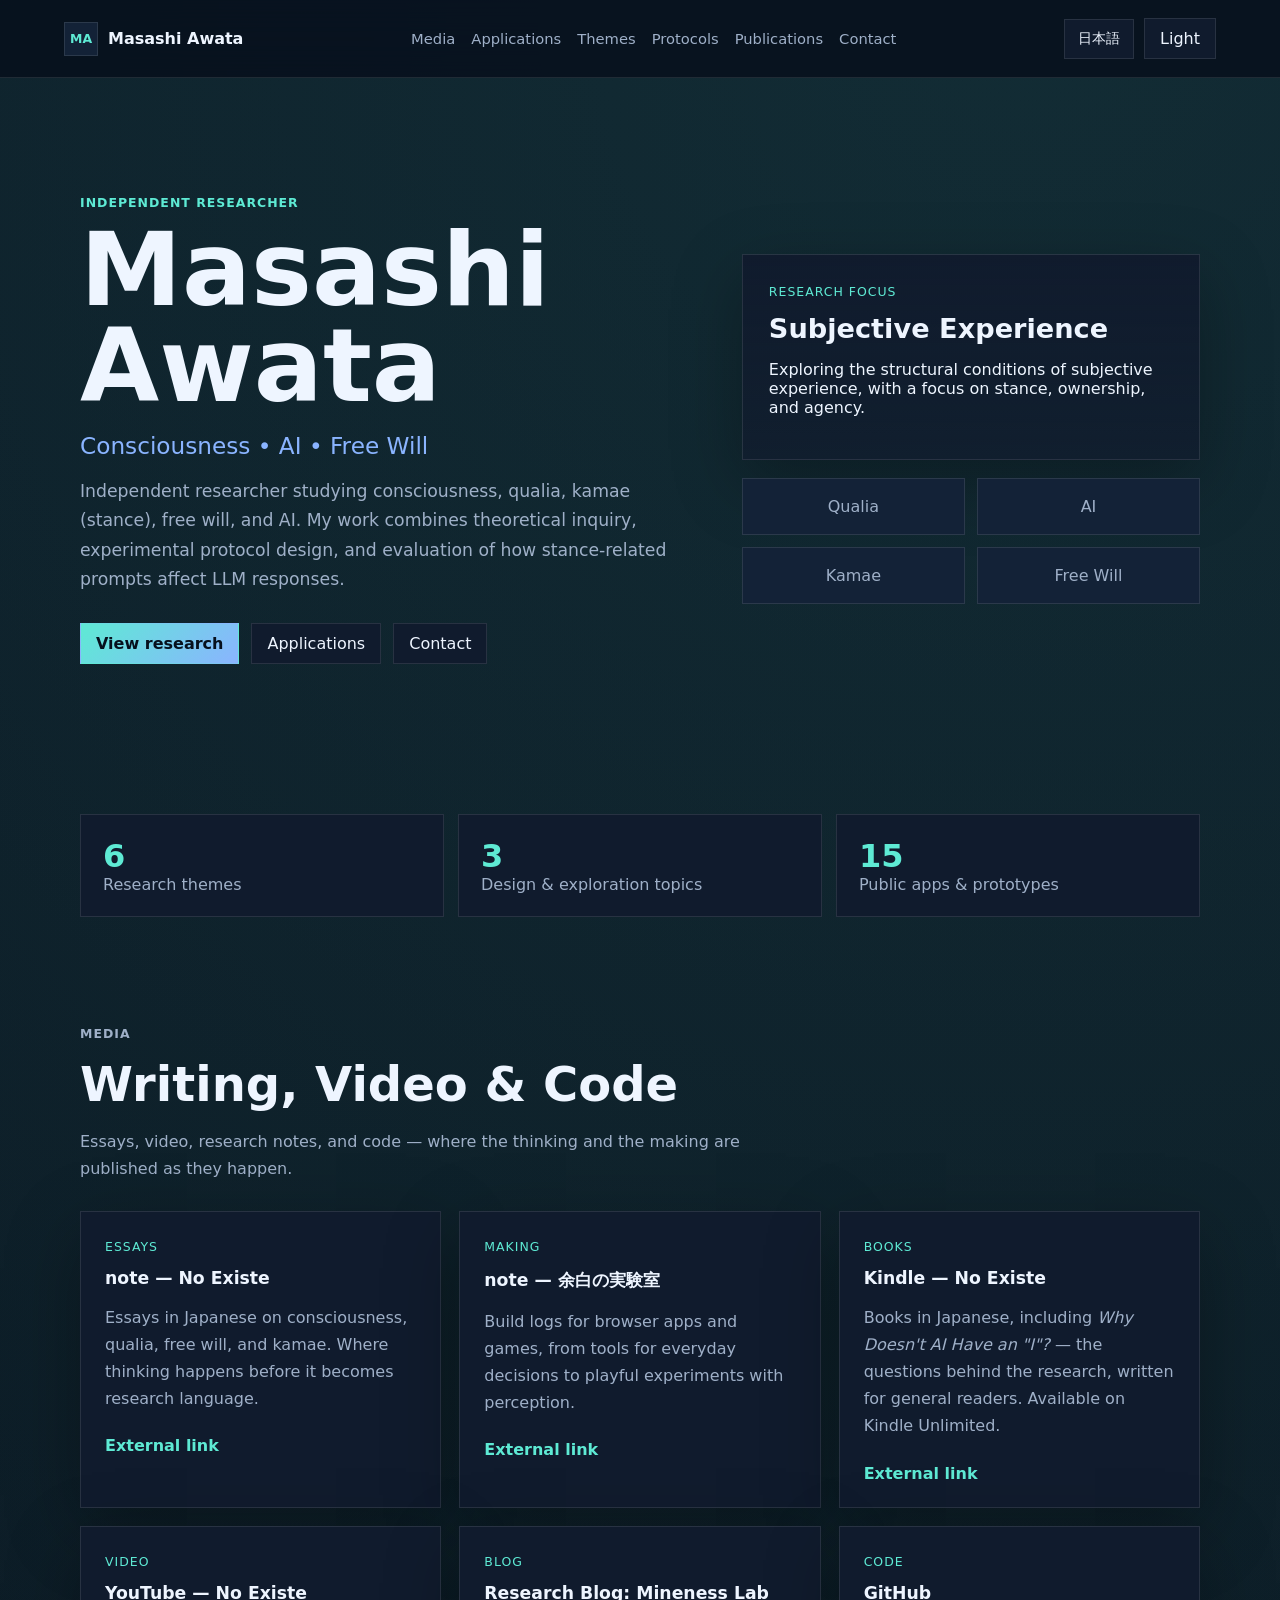
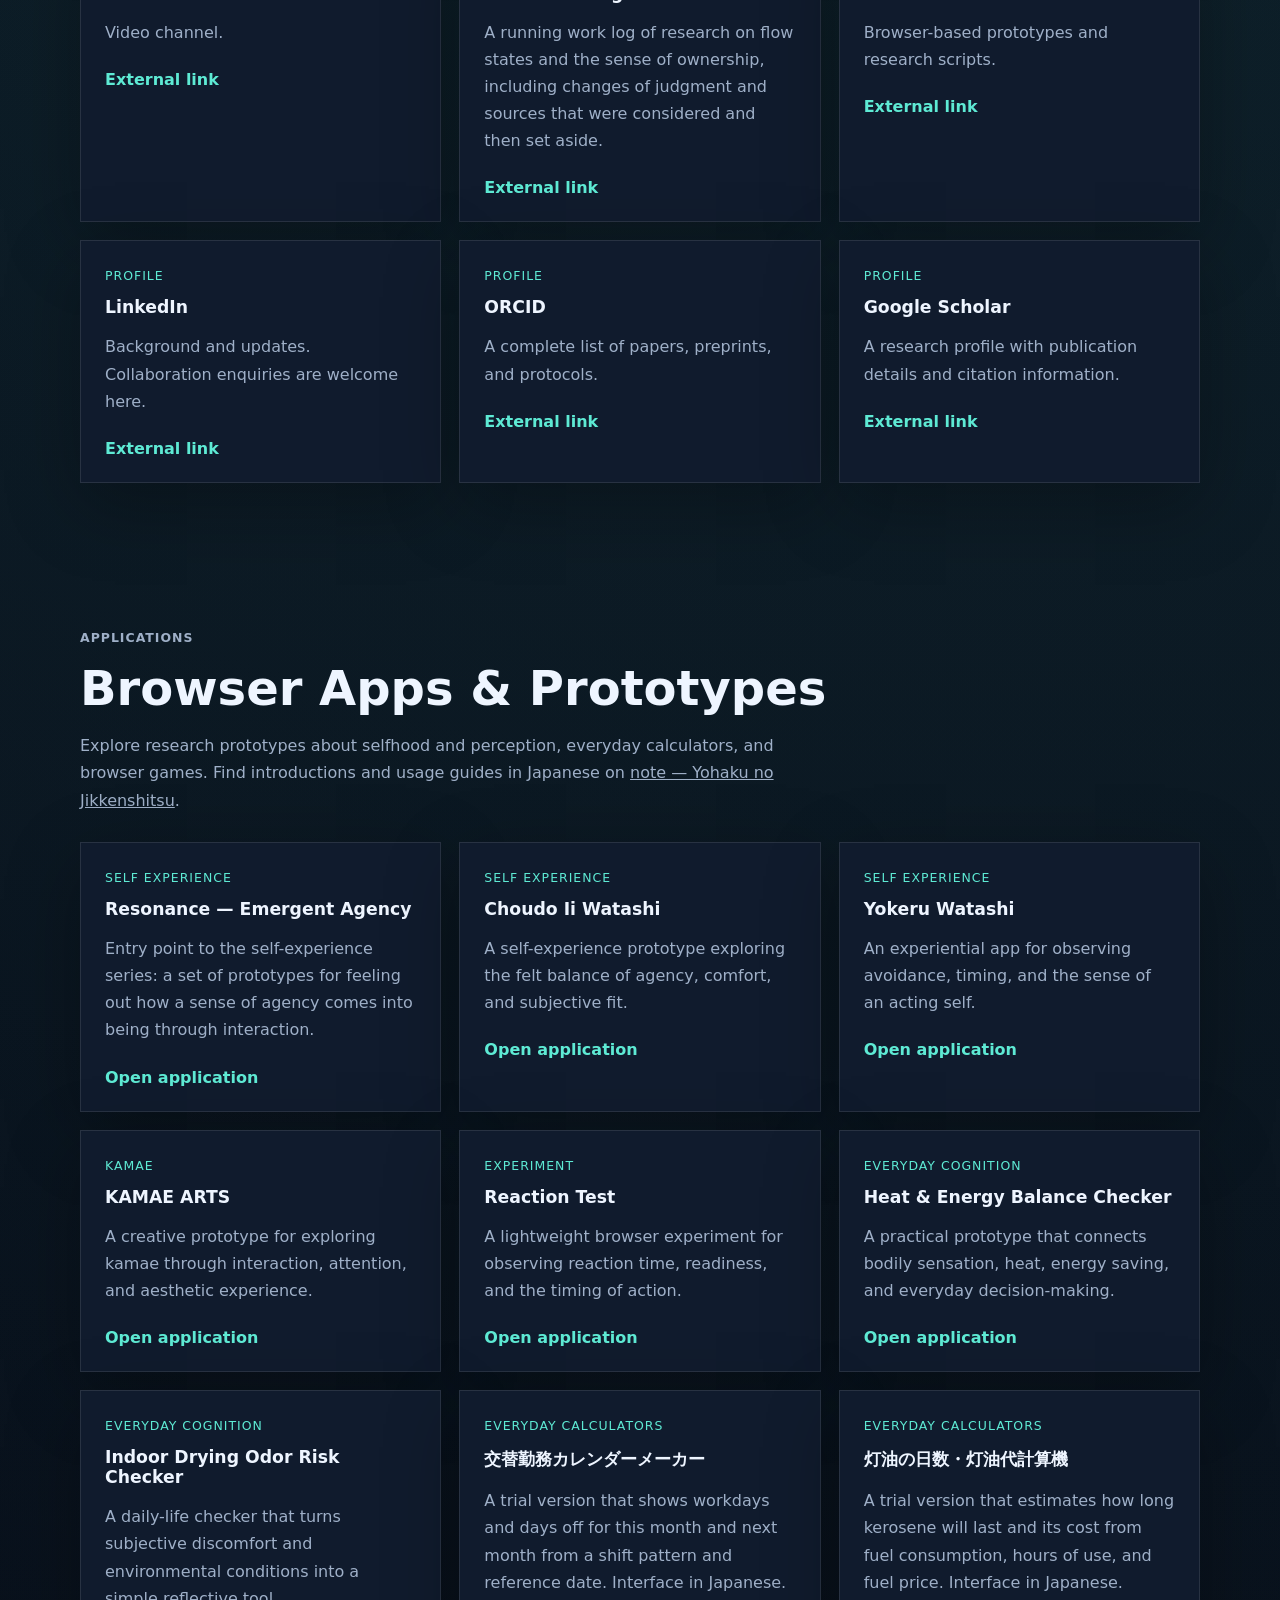
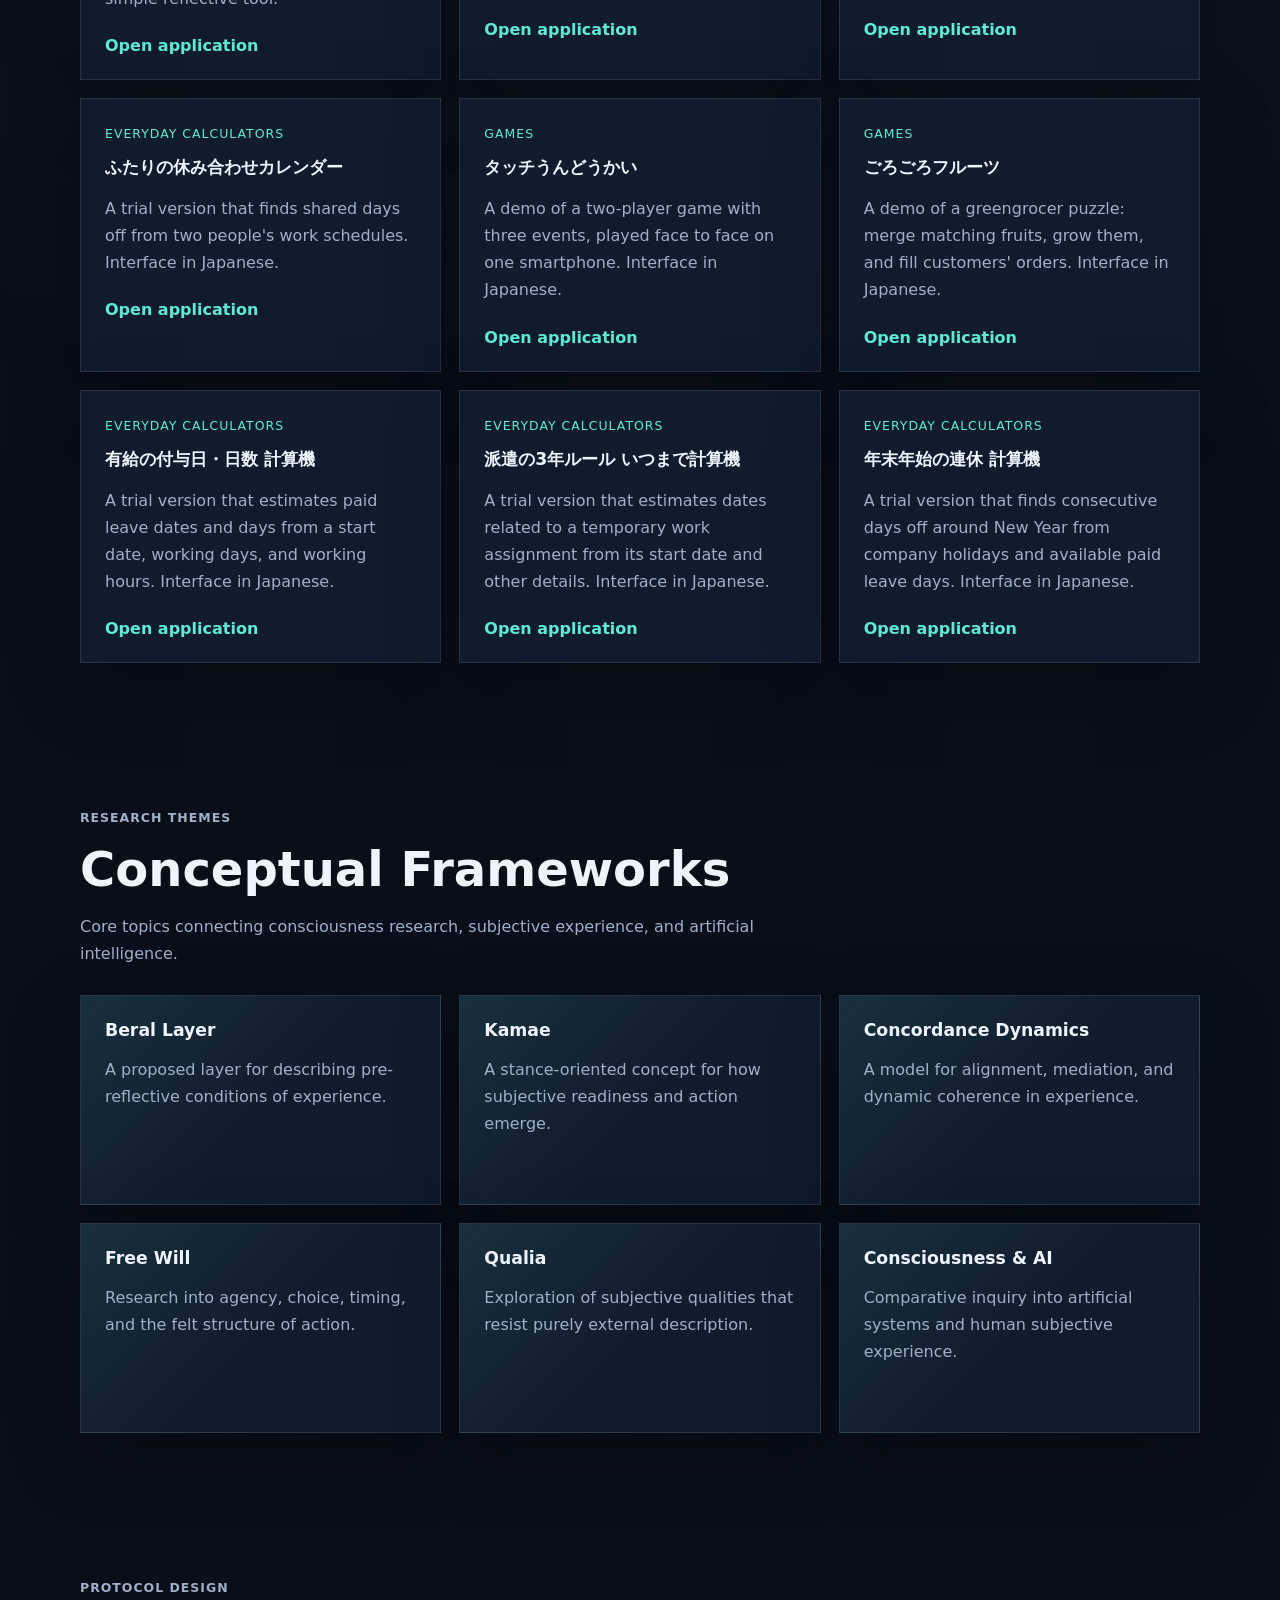
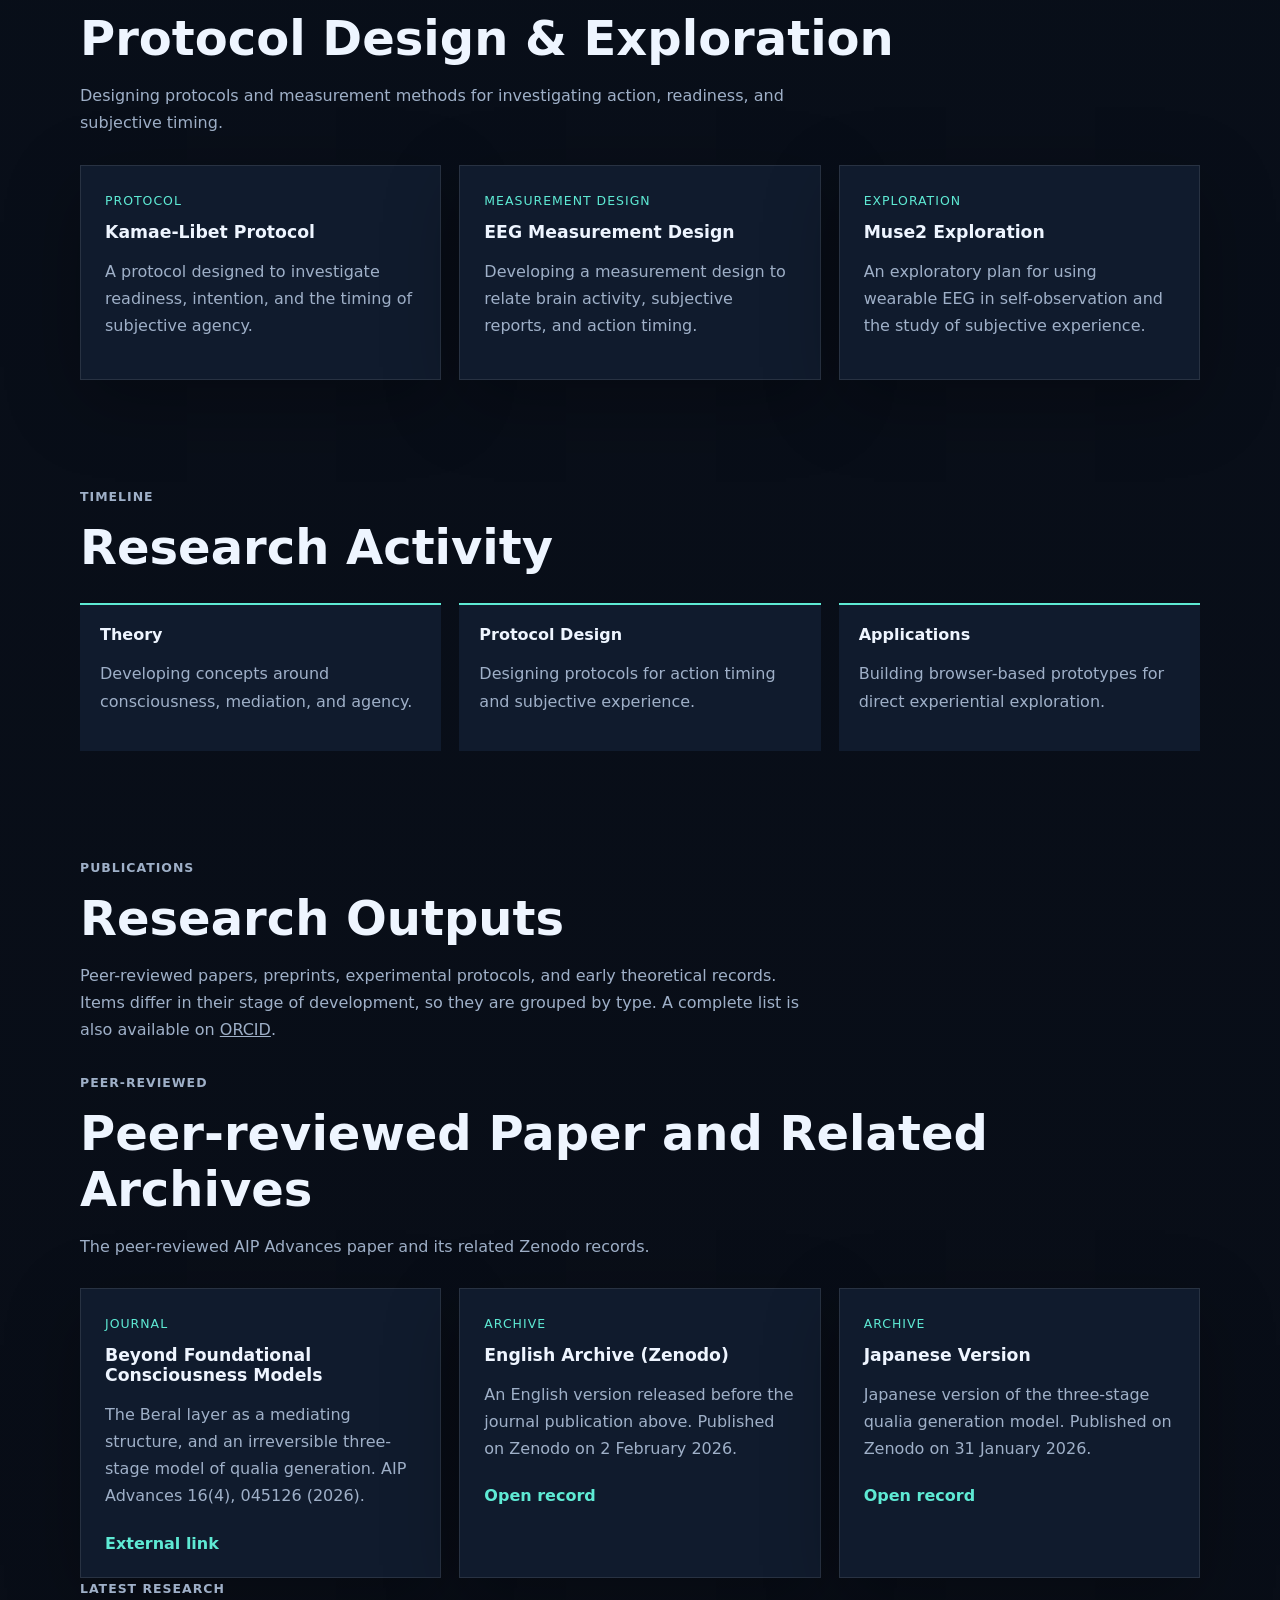
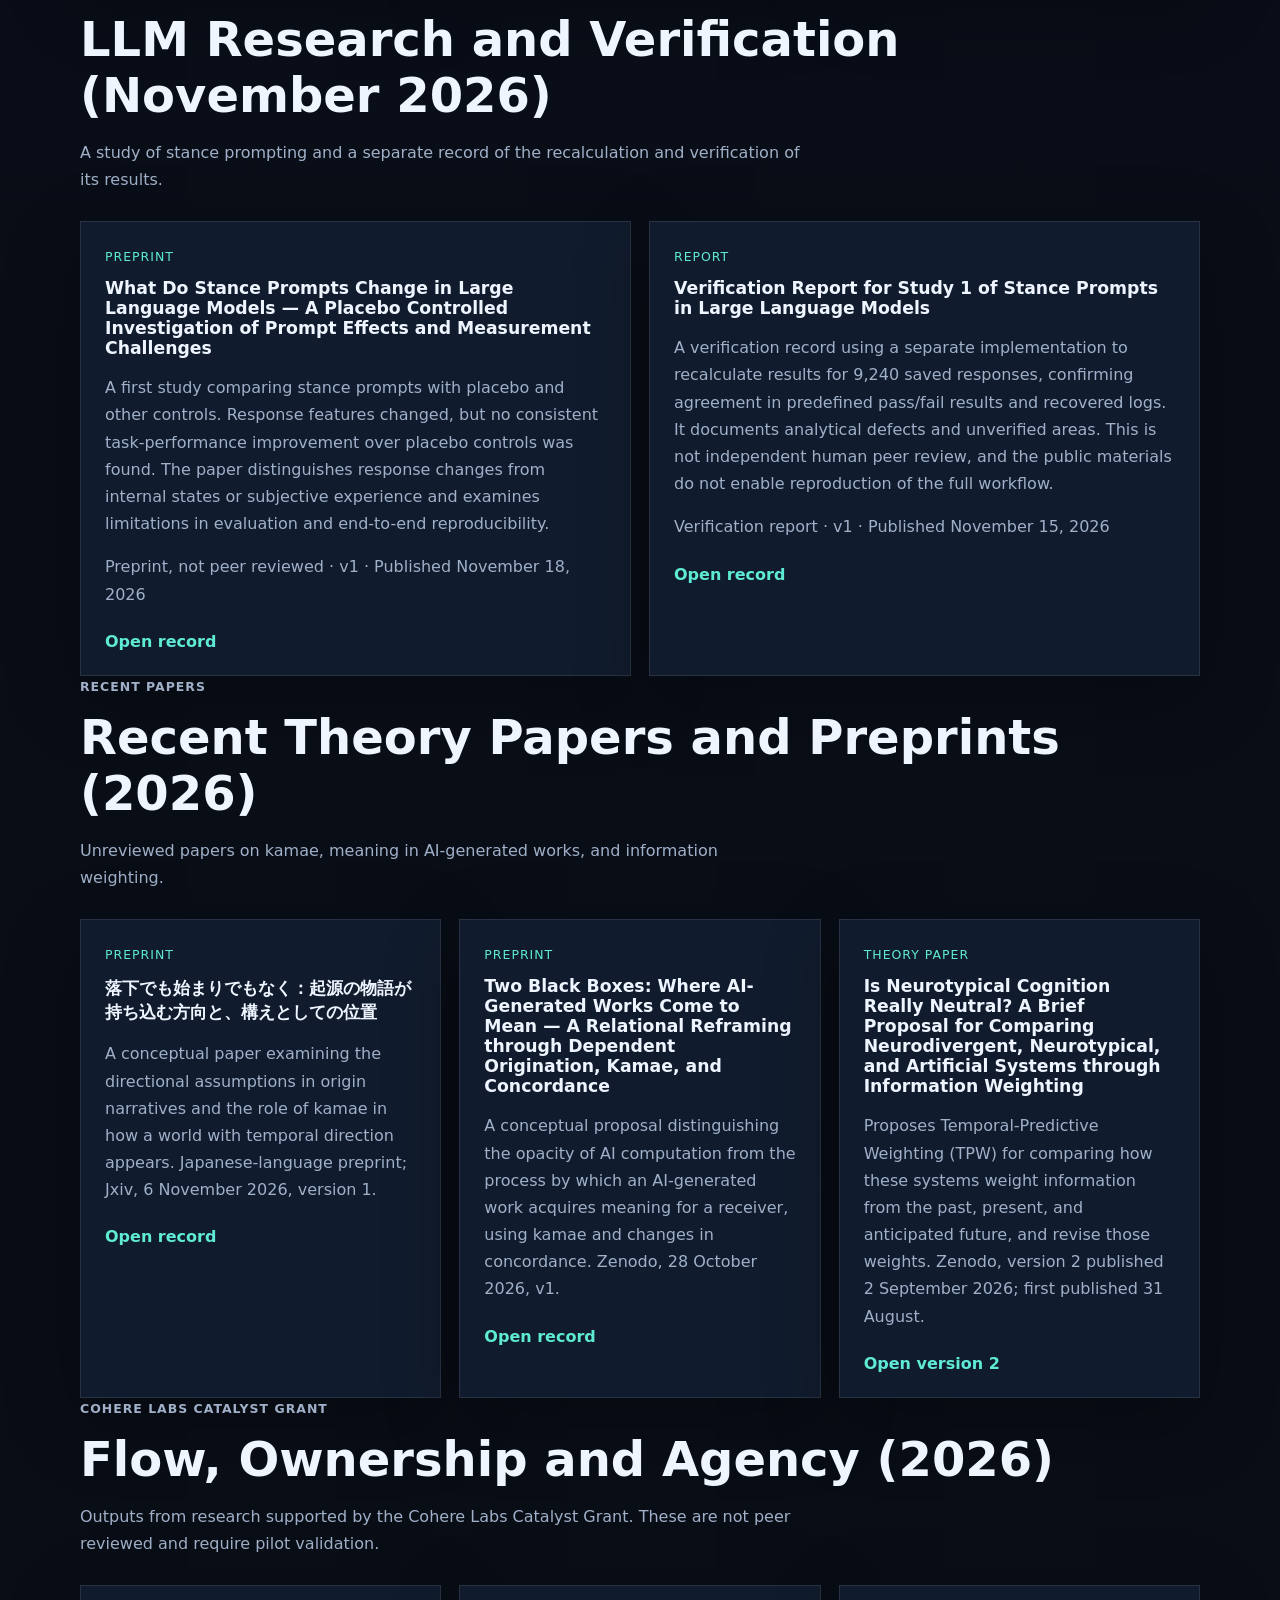
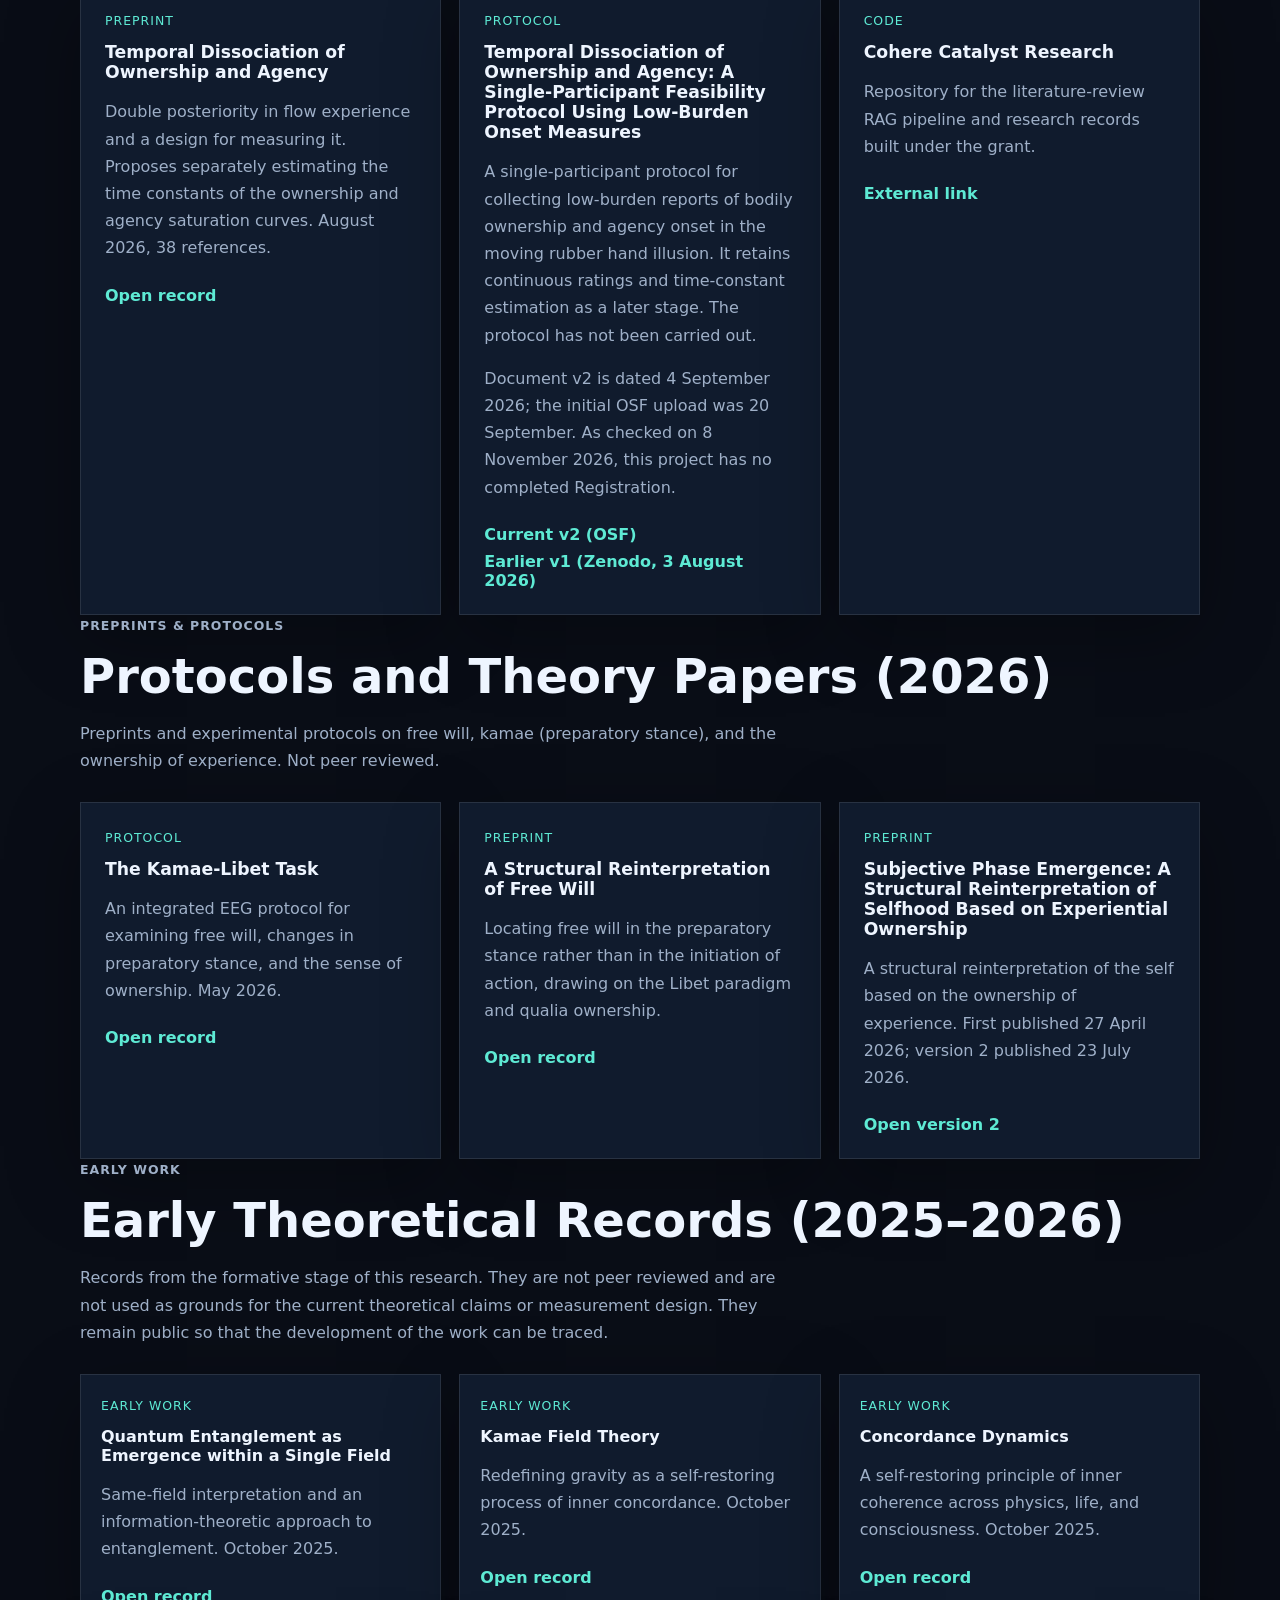
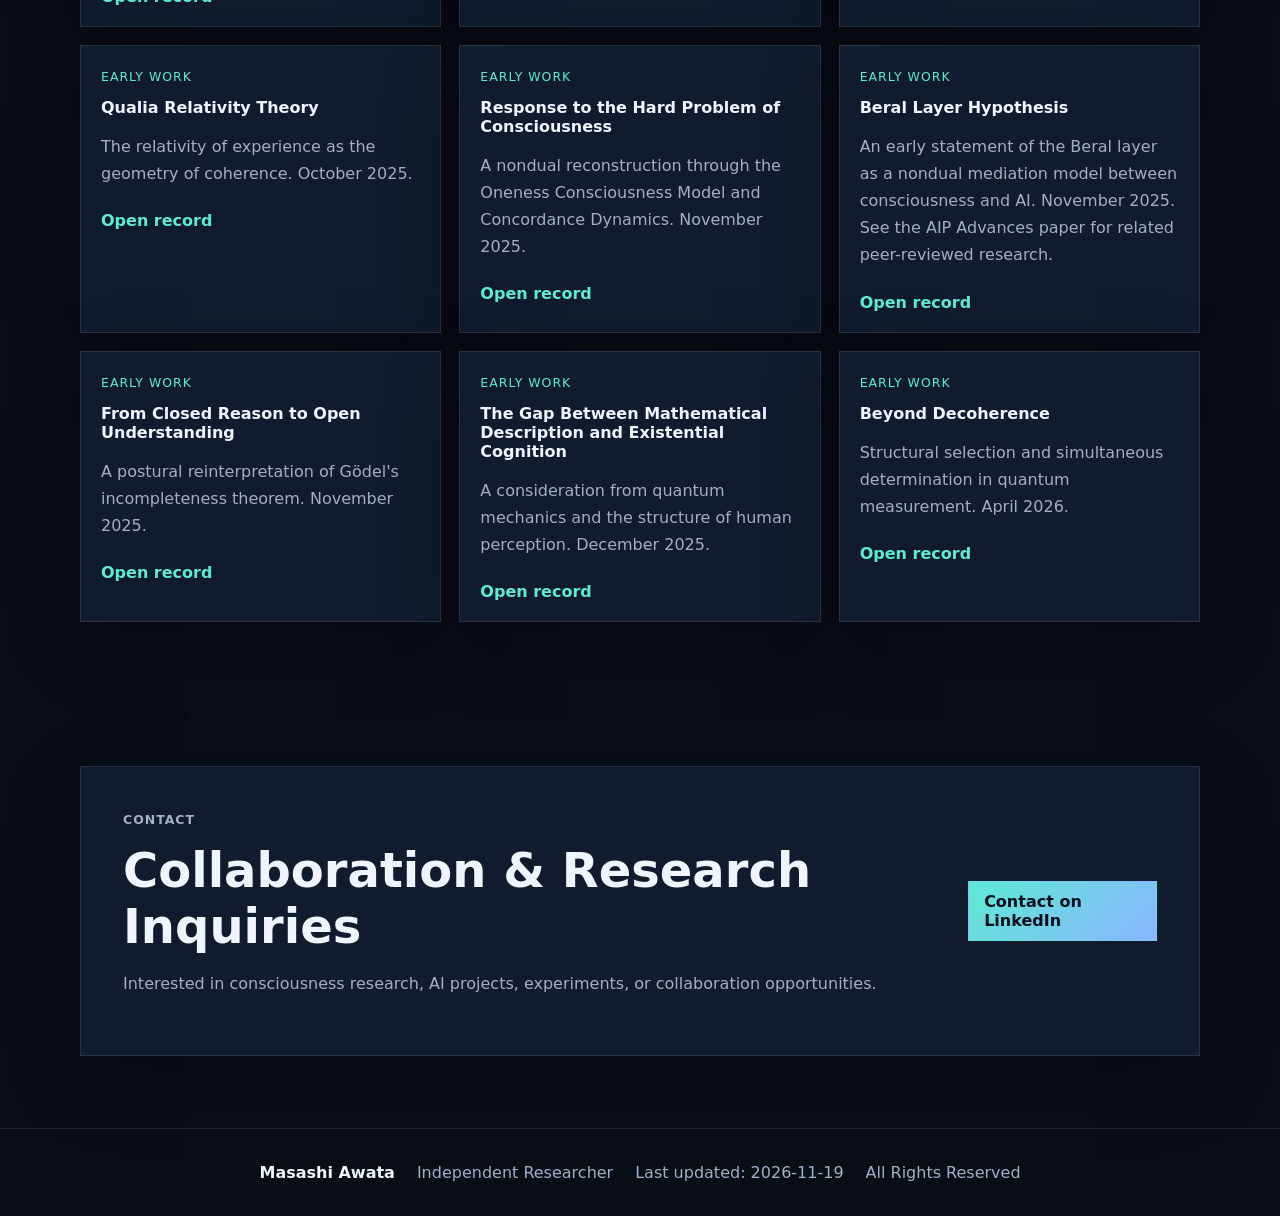
==== commit 52c174c8: "Update bilingual research portfolio from ORCID, Scholar, and note Add current LLM study and verifica" ====
--- a/index.html
+++ b/index.html
@@ -1,324 +1,384 @@
-<!DOCTYPE html>
-<html lang="en">
-<head>
-  <meta charset="UTF-8">
-  <meta name="viewport" content="width=device-width, initial-scale=1.0">
-  <title>Masashi Awata | Independent Researcher</title>
-  <meta name="description" content="Independent researcher exploring consciousness, qualia, free will, subjective experience, and artificial intelligence through theory, experiments, and software prototypes.">
-  <meta name="theme-color" content="#09111f">
-  <meta property="og:title" content="Masashi Awata | Independent Researcher">
-  <meta property="og:description" content="Consciousness, qualia, free will, subjective experience, and artificial intelligence research portfolio.">
-  <meta property="og:type" content="website">
-  <link rel="alternate" hreflang="ja" href="ja.html">
-  <link rel="stylesheet" href="styles.css">
-</head>
-<body>
-  <header class="site-header">
-    <a class="brand" href="#top" aria-label="Masashi Awata home">
-      <span class="brand-mark">MA</span>
-      <span>Masashi Awata</span>
-    </a>
-    <nav class="site-nav" aria-label="Primary navigation">
-      <a href="#media">Media</a>
-      <a href="#applications">Applications</a>
-      <a href="#themes">Themes</a>
-      <a href="#experiments">Experiments</a>
-      <a href="#publications">Publications</a>
-      <a href="#contact">Contact</a>
-    </nav>
-    <div class="header-actions">
-      <a class="language-switch" href="ja.html">日本語</a>
-      <button class="theme-toggle" type="button" aria-label="Toggle light and dark theme">Light</button>
-    </div>
-  </header>
-
-  <main id="top">
-    <section class="hero section">
-      <div class="hero-content">
-        <p class="eyebrow">Independent Researcher</p>
-        <h1>Masashi Awata</h1>
-        <p class="hero-subtitle">Consciousness • AI • Free Will</p>
-        <p class="hero-copy">
-          Independent researcher exploring consciousness, qualia, free will, subjective experience,
-          and artificial intelligence through theory, experiments, and software prototypes.
-        </p>
-        <div class="hero-actions">
-          <a class="button primary" href="#media">Media</a>
-          <a class="button" href="#applications">Applications</a>
-          <a class="button" href="#contact">Contact</a>
-        </div>
-      </div>
-      <div class="hero-panel" aria-label="Research overview">
-        <div class="signal-card">
-          <span class="signal-label">Research Focus</span>
-          <strong>Subjective Experience</strong>
-          <p>Bridging theoretical models, experimental protocols, and AI-oriented prototypes.</p>
-        </div>
-        <div class="orbital">
-          <span>Qualia</span>
-          <span>AI</span>
-          <span>Kamae</span>
-          <span>Free Will</span>
-        </div>
-      </div>
-    </section>
-
-    <section class="stats section compact" aria-label="Research statistics">
-      <div class="stat">
-        <strong>6</strong>
-        <span>Research themes</span>
-      </div>
-      <div class="stat">
-        <strong>3</strong>
-        <span>Experiment lines</span>
-      </div>
-      <div class="stat">
-        <strong>JSON</strong>
-        <span>Expandable apps</span>
-      </div>
-    </section>
-
-    <section id="media" class="section">
-      <div class="section-heading">
-        <p class="eyebrow">Media</p>
-        <h2>Writing, Video &amp; Code</h2>
-        <p>Essays, video, research notes, and code — where the thinking and the making are published as they happen.</p>
-      </div>
-      <div class="grid three">
-        <article class="card">
-          <span class="card-tag">Essays</span>
-          <h3>note — No Existe</h3>
-          <p>Essays in Japanese on consciousness, qualia, free will, and kamae. Where thinking happens before it becomes research language.</p>
-          <a href="https://note.com/pazeamor" target="_blank" rel="noopener" aria-label="Open note (No Existe)">External link</a>
-        </article>
-        <article class="card">
-          <span class="card-tag">Making</span>
-          <h3>note — 余白の実験室</h3>
-          <p>Build logs for the browser apps: turning everyday judgments and bodily states into small tools you can play with.</p>
-          <a href="https://note.com/chodo_lab" target="_blank" rel="noopener" aria-label="Open note (Yohaku no Jikkenshitsu)">External link</a>
-        </article>
-        <article class="card">
-          <span class="card-tag">Books</span>
-          <h3>Kindle — No Existe</h3>
-          <p>Books in Japanese, including <em>Why Doesn't AI Have an "I"?</em> — the questions behind the research, written for general readers. Available on Kindle Unlimited.</p>
-          <a href="https://www.amazon.co.jp/stores/author/B0G7CVFSM4" target="_blank" rel="noopener" aria-label="Open the Amazon author page">External link</a>
-        </article>
-        <article class="card">
-          <span class="card-tag">Video</span>
-          <h3>YouTube — No Existe</h3>
-          <p>Video channel.</p>
-          <a href="https://www.youtube.com/channel/UC4oXK2KltY8tARrI6Ibn42Q" target="_blank" rel="noopener" aria-label="Open the YouTube channel">External link</a>
-        </article>
-        <article class="card">
-          <span class="card-tag">Blog</span>
-          <h3>Research Blog: Mineness Lab</h3>
-          <p>A running work log of research on flow states and the sense of ownership, including changes of judgment and sources that were considered and then set aside.</p>
-          <a href="https://mineness.me/" target="_blank" rel="noopener" aria-label="Open research blog Mineness Lab">External link</a>
-        </article>
-        <article class="card">
-          <span class="card-tag">Code</span>
-          <h3>GitHub</h3>
-          <p>Browser-based prototypes and research scripts.</p>
-          <a href="https://github.com/paz67416" target="_blank" rel="noopener" aria-label="Open GitHub">External link</a>
-        </article>
-        <article class="card">
-          <span class="card-tag">Profile</span>
-          <h3>LinkedIn</h3>
-          <p>Background and updates. Collaboration enquiries are welcome here.</p>
-          <a href="https://www.linkedin.com/in/masashi-awata-258450406/" target="_blank" rel="noopener" aria-label="Open LinkedIn">External link</a>
-        </article>
-        <article class="card">
-          <span class="card-tag">Profile</span>
-          <h3>ORCID</h3>
-          <p>A complete list of papers, preprints, and protocols.</p>
-          <a href="https://orcid.org/0009-0002-1422-1560" target="_blank" rel="noopener" aria-label="Open ORCID profile">External link</a>
-        </article>
-      </div>
-    </section>
-
-    <section id="applications" class="section">
-      <div class="section-heading">
-        <p class="eyebrow">Applications</p>
-        <h2>Software Prototypes</h2>
-        <p>Browser-based pieces that let you touch how selfhood and perception form, rather than only read about them.</p>
-      </div>
-      <div id="apps-grid" class="grid three" aria-live="polite"></div>
-    </section>
-
-    <section id="themes" class="section">
-      <div class="section-heading">
-        <p class="eyebrow">Research Themes</p>
-        <h2>Conceptual Frameworks</h2>
-        <p>Core topics connecting consciousness research, subjective experience, and artificial intelligence.</p>
-      </div>
-      <div class="grid three">
-        <article class="card visual"><h3>Beral Layer</h3><p>A proposed layer for describing pre-reflective conditions of experience.</p></article>
-        <article class="card visual"><h3>Kamae</h3><p>A stance-oriented concept for how subjective readiness and action emerge.</p></article>
-        <article class="card visual"><h3>Concordance Dynamics</h3><p>A model for alignment, mediation, and dynamic coherence in experience.</p></article>
-        <article class="card visual"><h3>Free Will</h3><p>Research into agency, choice, timing, and the felt structure of action.</p></article>
-        <article class="card visual"><h3>Qualia</h3><p>Exploration of subjective qualities that resist purely external description.</p></article>
-        <article class="card visual"><h3>Consciousness & AI</h3><p>Comparative inquiry into artificial systems and human subjective experience.</p></article>
-      </div>
-    </section>
-
-    <section id="experiments" class="section">
-      <div class="section-heading">
-        <p class="eyebrow">Experiments</p>
-        <h2>Protocols & Exploration</h2>
-        <p>Experimental directions for observing action, readiness, and subjective timing.</p>
-      </div>
-      <div class="grid three">
-        <article class="card">
-          <span class="card-tag">Protocol</span>
-          <h3>Kamae-Libet Protocol</h3>
-          <p>A protocol exploring readiness, intention, and the timing of subjective agency.</p>
-        </article>
-        <article class="card">
-          <span class="card-tag">Measurement</span>
-          <h3>EEG Experiments</h3>
-          <p>Exploratory measurements linking brain activity, subjective report, and action timing.</p>
-        </article>
-        <article class="card">
-          <span class="card-tag">Prototype</span>
-          <h3>Muse2 Exploration</h3>
-          <p>Lightweight experimentation with wearable EEG and reflective self-observation.</p>
-        </article>
-      </div>
-    </section>
-
-    <section class="timeline section compact">
-      <div class="section-heading">
-        <p class="eyebrow">Timeline</p>
-        <h2>Research Activity</h2>
-      </div>
-      <ol class="timeline-list">
-        <li><span>Theory</span><p>Developing concepts around consciousness, mediation, and agency.</p></li>
-        <li><span>Experiments</span><p>Designing protocols for action timing and subjective experience.</p></li>
-        <li><span>Applications</span><p>Building browser-based prototypes for direct experiential exploration.</p></li>
-      </ol>
-    </section>
-
-    <section id="publications" class="section">
-      <div class="section-heading">
-        <p class="eyebrow">Publications</p>
-        <h2>Research Outputs</h2>
-        <p>Peer-reviewed papers, preprints, experimental protocols, and early theoretical records. Items differ in their stage of development, so they are grouped by type. A complete list is also available on <a href="https://orcid.org/0009-0002-1422-1560" target="_blank" rel="noopener">ORCID</a>.</p>
-      </div>
-
-      <div class="section-heading">
-        <p class="eyebrow">Peer-reviewed</p>
-        <h2>Peer-reviewed Papers</h2>
-        <p>Papers published in academic journals following peer review.</p>
-      </div>
-      <div class="grid three">
-        <article class="card">
-          <span class="card-tag">Journal</span>
-          <h3>Beyond Foundational Consciousness Models</h3>
-          <p>The Beral layer as a mediating structure, and an irreversible three-stage model of qualia generation. AIP Advances 16, 045126 (2026).</p>
-          <a href="https://doi.org/10.1063/5.0325944" target="_blank" rel="noopener" aria-label="Open AIP Advances paper">External link</a>
-        </article>
-        <article class="card">
-          <span class="card-tag">Archive</span>
-          <h3>English Archive (Zenodo)</h3>
-          <p>Zenodo archive of the paper above. Published February 2026.</p>
-          <a href="https://doi.org/10.5281/zenodo.18456131" target="_blank" rel="noopener" aria-label="Open the English archive">Open record</a>
-        </article>
-        <article class="card">
-          <span class="card-tag">Archive</span>
-          <h3>Japanese Version</h3>
-          <p>Japanese version of the three-stage qualia generation model. Published January 2026.</p>
-          <a href="https://doi.org/10.5281/zenodo.18442058" target="_blank" rel="noopener" aria-label="Open the Japanese archive">Open record</a>
-        </article>
-      </div>
-
-      <div class="section-heading">
-        <p class="eyebrow">Cohere Labs Catalyst Grant</p>
-        <h2>Flow, Ownership and Agency (2026)</h2>
-        <p>Outputs from research supported by the Cohere Labs Catalyst Grant. These are not peer reviewed and require pilot validation.</p>
-      </div>
-      <div class="grid three">
-        <article class="card">
-          <span class="card-tag">Preprint</span>
-          <h3>Temporal Dissociation of Ownership and Agency</h3>
-          <p>Double posteriority in flow experience and a design for measuring it. Proposes separately estimating the time constants of the ownership and agency saturation curves. August 2026, 38 references.</p>
-          <a href="https://doi.org/10.5281/zenodo.21771960" target="_blank" rel="noopener" aria-label="Open the theory preprint">Open record</a>
-        </article>
-        <article class="card">
-          <span class="card-tag">Protocol</span>
-          <h3>Time-constant Separation of Ownership and Agency</h3>
-          <p>A single-subject pilot protocol for establishing the feasibility of the design above. This is a design document, not a preregistration, and has not been carried out.</p>
-          <a href="https://doi.org/10.5281/zenodo.21773007" target="_blank" rel="noopener" aria-label="Open the pilot protocol">Open record</a>
-        </article>
-        <article class="card">
-          <span class="card-tag">Code</span>
-          <h3>Cohere Catalyst Research</h3>
-          <p>Repository for the literature-review RAG pipeline and research records built under the grant.</p>
-          <a href="https://github.com/paz67416/cohere-catalyst-research" target="_blank" rel="noopener" aria-label="Open the GitHub repository">External link</a>
-        </article>
-      </div>
-
-      <div class="section-heading">
-        <p class="eyebrow">Preprints &amp; Protocols</p>
-        <h2>Protocols and Theory Papers (2026)</h2>
-        <p>Preprints and experimental protocols on free will, kamae (preparatory stance), and the ownership of experience. Not peer reviewed.</p>
-      </div>
-      <div class="grid three">
-        <article class="card">
-          <span class="card-tag">Protocol</span>
-          <h3>The Kamae-Libet Task</h3>
-          <p>An integrated EEG protocol for examining free will, changes in preparatory stance, and the sense of ownership. May 2026.</p>
-          <a href="https://doi.org/10.5281/zenodo.20116370" target="_blank" rel="noopener" aria-label="Open the Kamae-Libet task record">Open record</a>
-        </article>
-        <article class="card">
-          <span class="card-tag">Preprint</span>
-          <h3>A Structural Reinterpretation of Free Will</h3>
-          <p>Locating free will in the preparatory stance rather than in the initiation of action, drawing on the Libet paradigm and qualia ownership.</p>
-          <a href="https://doi.org/10.5281/zenodo.20117374" target="_blank" rel="noopener" aria-label="Open the free will preprint">Open record</a>
-        </article>
-        <article class="card">
-          <span class="card-tag">Preprint</span>
-          <h3>The Topological Formation of Subjectivity</h3>
-          <p>A structural reinterpretation of the self based on the ownership of experience. April 2026.</p>
-          <a href="https://doi.org/10.5281/zenodo.19795126" target="_blank" rel="noopener" aria-label="Open the subjectivity preprint">Open record</a>
-        </article>
-      </div>
-
-      <div class="section-heading">
-        <p class="eyebrow">Early Work</p>
-        <h2>Early Theoretical Records (2025–2026)</h2>
-        <p>Records from the formative stage of this research. They are not peer reviewed and are not used as grounds for the current theoretical claims or measurement design. They remain public so that the development of the work can be traced.</p>
-      </div>
-      <div class="grid three publication-list">
-        <article class="card compact-card"><span class="card-tag">Early Work</span><h3>Quantum Entanglement as Emergence within a Single Field</h3><p>Same-field interpretation and an information-theoretic approach to entanglement. October 2025.</p><a href="https://zenodo.org/records/17296909" target="_blank" rel="noopener">Open record</a></article>
-        <article class="card compact-card"><span class="card-tag">Early Work</span><h3>Kamae Field Theory</h3><p>Redefining gravity as a self-restoring process of inner concordance. October 2025.</p><a href="https://zenodo.org/records/17297077" target="_blank" rel="noopener">Open record</a></article>
-        <article class="card compact-card"><span class="card-tag">Early Work</span><h3>Concordance Dynamics</h3><p>A self-restoring principle of inner coherence across physics, life, and consciousness. October 2025.</p><a href="https://zenodo.org/records/17298269" target="_blank" rel="noopener">Open record</a></article>
-        <article class="card compact-card"><span class="card-tag">Early Work</span><h3>Qualia Relativity Theory</h3><p>The relativity of experience as the geometry of coherence. October 2025.</p><a href="https://zenodo.org/records/17335149" target="_blank" rel="noopener">Open record</a></article>
-        <article class="card compact-card"><span class="card-tag">Early Work</span><h3>Response to the Hard Problem of Consciousness</h3><p>A nondual reconstruction through the Oneness Consciousness Model and Concordance Dynamics. November 2025.</p><a href="https://zenodo.org/records/17496031" target="_blank" rel="noopener">Open record</a></article>
-        <article class="card compact-card"><span class="card-tag">Early Work</span><h3>Beral Layer Hypothesis</h3><p>An early statement of the Beral layer as a nondual mediation model between consciousness and AI. November 2025. See the AIP Advances paper for the peer-reviewed version.</p><a href="https://zenodo.org/records/17502454" target="_blank" rel="noopener">Open record</a></article>
-        <article class="card compact-card"><span class="card-tag">Early Work</span><h3>From Closed Reason to Open Understanding</h3><p>A postural reinterpretation of Gödel's incompleteness theorem. November 2025.</p><a href="https://zenodo.org/records/17580351" target="_blank" rel="noopener">Open record</a></article>
-        <article class="card compact-card"><span class="card-tag">Early Work</span><h3>The Gap Between Mathematical Description and Existential Cognition</h3><p>A consideration from quantum mechanics and the structure of human perception. December 2025.</p><a href="https://zenodo.org/records/18054406" target="_blank" rel="noopener">Open record</a></article>
-        <article class="card compact-card"><span class="card-tag">Early Work</span><h3>Beyond Decoherence</h3><p>Structural selection and simultaneous determination in quantum measurement. April 2026.</p><a href="https://zenodo.org/records/19880433" target="_blank" rel="noopener">Open record</a></article>
-      </div>
-    </section>
-
-    <section id="contact" class="section">
-      <div class="contact-card">
-        <div>
-          <p class="eyebrow">Contact</p>
-          <h2>Collaboration & Research Inquiries</h2>
-          <p>Interested in consciousness research, AI projects, experiments, or collaboration opportunities.</p>
-        </div>
-        <a class="button primary" href="https://www.linkedin.com/in/masashi-awata-258450406/" target="_blank" rel="noopener">Contact on LinkedIn</a>
-      </div>
-    </section>
-  </main>
-
-  <footer class="site-footer">
-    <strong>Masashi Awata</strong>
-    <span>Independent Researcher</span>
-    <span>All Rights Reserved</span>
-  </footer>
-
-  <script src="script.js"></script>
-</body>
-</html>
+<!DOCTYPE html>
+<html lang="en">
+<head>
+  <meta charset="UTF-8">
+  <meta name="viewport" content="width=device-width, initial-scale=1.0">
+  <title>Masashi Awata | Independent Researcher</title>
+  <meta name="description" content="Masashi Awata is an independent researcher studying consciousness, qualia, kamae (stance), free will, and AI through theoretical inquiry, experimental protocol design, and LLM prompt evaluation.">
+  <meta name="theme-color" content="#09111f">
+  <meta property="og:title" content="Masashi Awata | Independent Researcher">
+  <meta property="og:description" content="Theoretical inquiry, experimental protocol design, and LLM prompt evaluation concerning consciousness, qualia, kamae (stance), free will, and AI.">
+  <meta property="og:type" content="website">
+  <meta property="og:url" content="https://paz67416.github.io/research-portfolio/">
+  <link rel="canonical" href="https://paz67416.github.io/research-portfolio/">
+  <link rel="alternate" hreflang="ja" href="ja.html">
+  <link rel="stylesheet" href="styles.css">
+</head>
+<body>
+  <header class="site-header">
+    <a class="brand" href="#top" aria-label="Masashi Awata home">
+      <span class="brand-mark">MA</span>
+      <span>Masashi Awata</span>
+    </a>
+    <nav class="site-nav" aria-label="Primary navigation">
+      <a href="#media">Media</a>
+      <a href="#applications">Applications</a>
+      <a href="#themes">Themes</a>
+      <a href="#experiments">Protocols</a>
+      <a href="#publications">Publications</a>
+      <a href="#contact">Contact</a>
+    </nav>
+    <div class="header-actions">
+      <a class="language-switch" href="ja.html">日本語</a>
+      <button class="theme-toggle" type="button" aria-label="Toggle light and dark theme">Light</button>
+    </div>
+  </header>
+
+  <main id="top">
+    <section class="hero section">
+      <div class="hero-content">
+        <p class="eyebrow">Independent Researcher</p>
+        <h1>Masashi Awata</h1>
+        <p class="hero-subtitle">Consciousness • AI • Free Will</p>
+        <p class="hero-copy">
+          Independent researcher studying consciousness, qualia, kamae (stance), free will, and AI.
+          My work combines theoretical inquiry, experimental protocol design, and evaluation of how stance-related prompts affect LLM responses.
+        </p>
+        <div class="hero-actions">
+          <a class="button primary" href="#publications">View research</a>
+          <a class="button" href="#applications">Applications</a>
+          <a class="button" href="#contact">Contact</a>
+        </div>
+      </div>
+      <div class="hero-panel" aria-label="Research overview">
+        <div class="signal-card">
+          <span class="signal-label">Research Focus</span>
+          <strong>Subjective Experience</strong>
+          <p>Exploring the structural conditions of subjective experience, with a focus on stance, ownership, and agency.</p>
+        </div>
+        <div class="orbital">
+          <span>Qualia</span>
+          <span>AI</span>
+          <span>Kamae</span>
+          <span>Free Will</span>
+        </div>
+      </div>
+    </section>
+
+    <section class="stats section compact" aria-label="Research statistics">
+      <div class="stat">
+        <strong>6</strong>
+        <span>Research themes</span>
+      </div>
+      <div class="stat">
+        <strong>3</strong>
+        <span>Design &amp; exploration topics</span>
+      </div>
+      <div class="stat">
+        <strong>15</strong>
+        <span>Public apps &amp; prototypes</span>
+      </div>
+    </section>
+
+    <section id="media" class="section">
+      <div class="section-heading">
+        <p class="eyebrow">Media</p>
+        <h2>Writing, Video &amp; Code</h2>
+        <p>Essays, video, research notes, and code — where the thinking and the making are published as they happen.</p>
+      </div>
+      <div class="grid three">
+        <article class="card">
+          <span class="card-tag">Essays</span>
+          <h3>note — No Existe</h3>
+          <p>Essays in Japanese on consciousness, qualia, free will, and kamae. Where thinking happens before it becomes research language.</p>
+          <a href="https://note.com/pazeamor" target="_blank" rel="noopener" aria-label="Open note (No Existe)">External link</a>
+        </article>
+        <article class="card">
+          <span class="card-tag">Making</span>
+          <h3>note — 余白の実験室</h3>
+          <p>Build logs for browser apps and games, from tools for everyday decisions to playful experiments with perception.</p>
+          <a href="https://note.com/chodo_lab" target="_blank" rel="noopener" aria-label="Open note (Yohaku no Jikkenshitsu)">External link</a>
+        </article>
+        <article class="card">
+          <span class="card-tag">Books</span>
+          <h3>Kindle — No Existe</h3>
+          <p>Books in Japanese, including <em>Why Doesn't AI Have an "I"?</em> — the questions behind the research, written for general readers. Available on Kindle Unlimited.</p>
+          <a href="https://www.amazon.co.jp/stores/author/B0G7CVFSM4" target="_blank" rel="noopener" aria-label="Open the Amazon author page">External link</a>
+        </article>
+        <article class="card">
+          <span class="card-tag">Video</span>
+          <h3>YouTube — No Existe</h3>
+          <p>Video channel.</p>
+          <a href="https://www.youtube.com/channel/UC4oXK2KltY8tARrI6Ibn42Q" target="_blank" rel="noopener" aria-label="Open the YouTube channel">External link</a>
+        </article>
+        <article class="card">
+          <span class="card-tag">Blog</span>
+          <h3>Research Blog: Mineness Lab</h3>
+          <p>A running work log of research on flow states and the sense of ownership, including changes of judgment and sources that were considered and then set aside.</p>
+          <a href="https://mineness.me/" target="_blank" rel="noopener" aria-label="Open research blog Mineness Lab">External link</a>
+        </article>
+        <article class="card">
+          <span class="card-tag">Code</span>
+          <h3>GitHub</h3>
+          <p>Browser-based prototypes and research scripts.</p>
+          <a href="https://github.com/paz67416" target="_blank" rel="noopener" aria-label="Open GitHub">External link</a>
+        </article>
+        <article class="card">
+          <span class="card-tag">Profile</span>
+          <h3>LinkedIn</h3>
+          <p>Background and updates. Collaboration enquiries are welcome here.</p>
+          <a href="https://www.linkedin.com/in/masashi-awata-258450406/" target="_blank" rel="noopener" aria-label="Open LinkedIn">External link</a>
+        </article>
+        <article class="card">
+          <span class="card-tag">Profile</span>
+          <h3>ORCID</h3>
+          <p>A complete list of papers, preprints, and protocols.</p>
+          <a href="https://orcid.org/0009-0002-1422-1560" target="_blank" rel="noopener" aria-label="Open ORCID profile">External link</a>
+        </article>
+        <article class="card">
+          <span class="card-tag">Profile</span>
+          <h3>Google Scholar</h3>
+          <p>A research profile with publication details and citation information.</p>
+          <a href="https://scholar.google.com/citations?user=it7GiDsAAAAJ" target="_blank" rel="noopener" aria-label="Open Google Scholar profile">External link</a>
+        </article>
+      </div>
+    </section>
+
+    <section id="applications" class="section">
+      <div class="section-heading">
+        <p class="eyebrow">Applications</p>
+        <h2>Browser Apps &amp; Prototypes</h2>
+        <p>Explore research prototypes about selfhood and perception, everyday calculators, and browser games. Find introductions and usage guides in Japanese on <a href="https://note.com/chodo_lab" target="_blank" rel="noopener">note — Yohaku no Jikkenshitsu</a>.</p>
+      </div>
+      <div id="apps-grid" class="grid three" aria-live="polite"></div>
+    </section>
+
+    <section id="themes" class="section">
+      <div class="section-heading">
+        <p class="eyebrow">Research Themes</p>
+        <h2>Conceptual Frameworks</h2>
+        <p>Core topics connecting consciousness research, subjective experience, and artificial intelligence.</p>
+      </div>
+      <div class="grid three">
+        <article class="card visual"><h3>Beral Layer</h3><p>A proposed layer for describing pre-reflective conditions of experience.</p></article>
+        <article class="card visual"><h3>Kamae</h3><p>A stance-oriented concept for how subjective readiness and action emerge.</p></article>
+        <article class="card visual"><h3>Concordance Dynamics</h3><p>A model for alignment, mediation, and dynamic coherence in experience.</p></article>
+        <article class="card visual"><h3>Free Will</h3><p>Research into agency, choice, timing, and the felt structure of action.</p></article>
+        <article class="card visual"><h3>Qualia</h3><p>Exploration of subjective qualities that resist purely external description.</p></article>
+        <article class="card visual"><h3>Consciousness & AI</h3><p>Comparative inquiry into artificial systems and human subjective experience.</p></article>
+      </div>
+    </section>
+
+    <section id="experiments" class="section">
+      <div class="section-heading">
+        <p class="eyebrow">Protocol Design</p>
+        <h2>Protocol Design &amp; Exploration</h2>
+        <p>Designing protocols and measurement methods for investigating action, readiness, and subjective timing.</p>
+      </div>
+      <div class="grid three">
+        <article class="card">
+          <span class="card-tag">Protocol</span>
+          <h3>Kamae-Libet Protocol</h3>
+          <p>A protocol designed to investigate readiness, intention, and the timing of subjective agency.</p>
+        </article>
+        <article class="card">
+          <span class="card-tag">Measurement Design</span>
+          <h3>EEG Measurement Design</h3>
+          <p>Developing a measurement design to relate brain activity, subjective reports, and action timing.</p>
+        </article>
+        <article class="card">
+          <span class="card-tag">Exploration</span>
+          <h3>Muse2 Exploration</h3>
+          <p>An exploratory plan for using wearable EEG in self-observation and the study of subjective experience.</p>
+        </article>
+      </div>
+    </section>
+
+    <section class="timeline section compact">
+      <div class="section-heading">
+        <p class="eyebrow">Timeline</p>
+        <h2>Research Activity</h2>
+      </div>
+      <ol class="timeline-list">
+        <li><span>Theory</span><p>Developing concepts around consciousness, mediation, and agency.</p></li>
+        <li><span>Protocol Design</span><p>Designing protocols for action timing and subjective experience.</p></li>
+        <li><span>Applications</span><p>Building browser-based prototypes for direct experiential exploration.</p></li>
+      </ol>
+    </section>
+
+    <section id="publications" class="section">
+      <div class="section-heading">
+        <p class="eyebrow">Publications</p>
+        <h2>Research Outputs</h2>
+        <p>Peer-reviewed papers, preprints, experimental protocols, and early theoretical records. Items differ in their stage of development, so they are grouped by type. A complete list is also available on <a href="https://orcid.org/0009-0002-1422-1560" target="_blank" rel="noopener">ORCID</a>.</p>
+      </div>
+
+      <div class="section-heading">
+        <p class="eyebrow">Peer-reviewed</p>
+        <h2>Peer-reviewed Paper and Related Archives</h2>
+        <p>The peer-reviewed AIP Advances paper and its related Zenodo records.</p>
+      </div>
+      <div class="grid three">
+        <article class="card">
+          <span class="card-tag">Journal</span>
+          <h3>Beyond Foundational Consciousness Models</h3>
+          <p>The Beral layer as a mediating structure, and an irreversible three-stage model of qualia generation. AIP Advances 16(4), 045126 (2026).</p>
+          <a href="https://doi.org/10.1063/5.0325944" target="_blank" rel="noopener" aria-label="Open AIP Advances paper">External link</a>
+        </article>
+        <article class="card">
+          <span class="card-tag">Archive</span>
+          <h3>English Archive (Zenodo)</h3>
+          <p>An English version released before the journal publication above. Published on Zenodo on 2 February 2026.</p>
+          <a href="https://doi.org/10.5281/zenodo.18456131" target="_blank" rel="noopener" aria-label="Open the English archive">Open record</a>
+        </article>
+        <article class="card">
+          <span class="card-tag">Archive</span>
+          <h3>Japanese Version</h3>
+          <p>Japanese version of the three-stage qualia generation model. Published on Zenodo on 31 January 2026.</p>
+          <a href="https://doi.org/10.5281/zenodo.18442058" target="_blank" rel="noopener" aria-label="Open the Japanese archive">Open record</a>
+        </article>
+      </div>
+
+      <div class="section-heading" id="latest-research">
+        <p class="eyebrow">Latest Research</p>
+        <h2>LLM Research and Verification (November 2026)</h2>
+        <p>A study of stance prompting and a separate record of the recalculation and verification of its results.</p>
+      </div>
+      <div class="grid two">
+        <article class="card">
+          <span class="card-tag">Preprint</span>
+          <h3>What Do Stance Prompts Change in Large Language Models — A Placebo Controlled Investigation of Prompt Effects and Measurement Challenges</h3>
+          <p>A first study comparing stance prompts with placebo and other controls. Response features changed, but no consistent task-performance improvement over placebo controls was found. The paper distinguishes response changes from internal states or subjective experience and examines limitations in evaluation and end-to-end reproducibility.</p>
+          <p>Preprint, not peer reviewed · v1 · Published November 18, 2026</p>
+          <a href="https://doi.org/10.5281/zenodo.24344070" target="_blank" rel="noopener">Open record</a>
+        </article>
+        <article class="card">
+          <span class="card-tag">Report</span>
+          <h3>Verification Report for Study 1 of Stance Prompts in Large Language Models</h3>
+          <p>A verification record using a separate implementation to recalculate results for 9,240 saved responses, confirming agreement in predefined pass/fail results and recovered logs. It documents analytical defects and unverified areas. This is not independent human peer review, and the public materials do not enable reproduction of the full workflow.</p>
+          <p>Verification report · v1 · Published November 15, 2026</p>
+          <a href="https://doi.org/10.5281/zenodo.24247357" target="_blank" rel="noopener">Open record</a>
+        </article>
+      </div>
+
+      <div class="section-heading">
+        <p class="eyebrow">Recent Papers</p>
+        <h2>Recent Theory Papers and Preprints (2026)</h2>
+        <p>Unreviewed papers on kamae, meaning in AI-generated works, and information weighting.</p>
+      </div>
+      <div class="grid three">
+        <article class="card">
+          <span class="card-tag">Preprint</span>
+          <h3 lang="ja">落下でも始まりでもなく：起源の物語が持ち込む方向と、構えとしての位置</h3>
+          <p>A conceptual paper examining the directional assumptions in origin narratives and the role of kamae in how a world with temporal direction appears. Japanese-language preprint; Jxiv, 6 November 2026, version 1.</p>
+          <a href="https://doi.org/10.51094/jxiv.6642" target="_blank" rel="noopener" aria-label="Open the Jxiv preprint on origin narratives and kamae">Open record</a>
+        </article>
+        <article class="card">
+          <span class="card-tag">Preprint</span>
+          <h3>Two Black Boxes: Where AI-Generated Works Come to Mean — A Relational Reframing through Dependent Origination, Kamae, and Concordance</h3>
+          <p>A conceptual proposal distinguishing the opacity of AI computation from the process by which an AI-generated work acquires meaning for a receiver, using kamae and changes in concordance. Zenodo, 28 October 2026, v1.</p>
+          <a href="https://doi.org/10.5281/zenodo.23729123" target="_blank" rel="noopener" aria-label="Open the Two Black Boxes preprint">Open record</a>
+        </article>
+        <article class="card">
+          <span class="card-tag">Theory Paper</span>
+          <h3>Is Neurotypical Cognition Really Neutral? A Brief Proposal for Comparing Neurodivergent, Neurotypical, and Artificial Systems through Information Weighting</h3>
+          <p>Proposes Temporal-Predictive Weighting (TPW) for comparing how these systems weight information from the past, present, and anticipated future, and revise those weights. Zenodo, version 2 published 2 September 2026; first published 31 August.</p>
+          <a href="https://doi.org/10.5281/zenodo.22256326" target="_blank" rel="noopener" aria-label="Open version 2 of the information-weighting paper">Open version 2</a>
+        </article>
+      </div>
+
+      <div class="section-heading">
+        <p class="eyebrow">Cohere Labs Catalyst Grant</p>
+        <h2>Flow, Ownership and Agency (2026)</h2>
+        <p>Outputs from research supported by the Cohere Labs Catalyst Grant. These are not peer reviewed and require pilot validation.</p>
+      </div>
+      <div class="grid three">
+        <article class="card">
+          <span class="card-tag">Preprint</span>
+          <h3>Temporal Dissociation of Ownership and Agency</h3>
+          <p>Double posteriority in flow experience and a design for measuring it. Proposes separately estimating the time constants of the ownership and agency saturation curves. August 2026, 38 references.</p>
+          <a href="https://doi.org/10.5281/zenodo.21771960" target="_blank" rel="noopener" aria-label="Open the theory preprint">Open record</a>
+        </article>
+        <article class="card">
+          <span class="card-tag">Protocol</span>
+          <h3>Temporal Dissociation of Ownership and Agency: A Single-Participant Feasibility Protocol Using Low-Burden Onset Measures</h3>
+          <p>A single-participant protocol for collecting low-burden reports of bodily ownership and agency onset in the moving rubber hand illusion. It retains continuous ratings and time-constant estimation as a later stage. The protocol has not been carried out.</p>
+          <p>Document v2 is dated 4 September 2026; the initial OSF upload was 20 September. As checked on 8 November 2026, this project has no completed Registration.</p>
+          <div><a href="https://doi.org/10.17605/OSF.IO/YN45T" target="_blank" rel="noopener" aria-label="Open the current protocol v2 OSF project">Current v2 (OSF)</a></div>
+          <div><a href="https://doi.org/10.5281/zenodo.21773007" target="_blank" rel="noopener" aria-label="Open the earlier pilot protocol v1 on Zenodo">Earlier v1 (Zenodo, 3 August 2026)</a></div>
+        </article>
+        <article class="card">
+          <span class="card-tag">Code</span>
+          <h3>Cohere Catalyst Research</h3>
+          <p>Repository for the literature-review RAG pipeline and research records built under the grant.</p>
+          <a href="https://github.com/paz67416/cohere-catalyst-research" target="_blank" rel="noopener" aria-label="Open the GitHub repository">External link</a>
+        </article>
+      </div>
+
+      <div class="section-heading">
+        <p class="eyebrow">Preprints &amp; Protocols</p>
+        <h2>Protocols and Theory Papers (2026)</h2>
+        <p>Preprints and experimental protocols on free will, kamae (preparatory stance), and the ownership of experience. Not peer reviewed.</p>
+      </div>
+      <div class="grid three">
+        <article class="card">
+          <span class="card-tag">Protocol</span>
+          <h3>The Kamae-Libet Task</h3>
+          <p>An integrated EEG protocol for examining free will, changes in preparatory stance, and the sense of ownership. May 2026.</p>
+          <a href="https://doi.org/10.5281/zenodo.20116370" target="_blank" rel="noopener" aria-label="Open the Kamae-Libet task record">Open record</a>
+        </article>
+        <article class="card">
+          <span class="card-tag">Preprint</span>
+          <h3>A Structural Reinterpretation of Free Will</h3>
+          <p>Locating free will in the preparatory stance rather than in the initiation of action, drawing on the Libet paradigm and qualia ownership.</p>
+          <a href="https://doi.org/10.5281/zenodo.20117374" target="_blank" rel="noopener" aria-label="Open the free will preprint">Open record</a>
+        </article>
+        <article class="card">
+          <span class="card-tag">Preprint</span>
+          <h3>Subjective Phase Emergence: A Structural Reinterpretation of Selfhood Based on Experiential Ownership</h3>
+          <p>A structural reinterpretation of the self based on the ownership of experience. First published 27 April 2026; version 2 published 23 July 2026.</p>
+          <a href="https://doi.org/10.5281/zenodo.21507471" target="_blank" rel="noopener" aria-label="Open version 2 of the subjectivity paper">Open version 2</a>
+        </article>
+      </div>
+
+      <div class="section-heading">
+        <p class="eyebrow">Early Work</p>
+        <h2>Early Theoretical Records (2025–2026)</h2>
+        <p>Records from the formative stage of this research. They are not peer reviewed and are not used as grounds for the current theoretical claims or measurement design. They remain public so that the development of the work can be traced.</p>
+      </div>
+      <div class="grid three publication-list">
+        <article class="card compact-card"><span class="card-tag">Early Work</span><h3>Quantum Entanglement as Emergence within a Single Field</h3><p>Same-field interpretation and an information-theoretic approach to entanglement. October 2025.</p><a href="https://zenodo.org/records/17296909" target="_blank" rel="noopener">Open record</a></article>
+        <article class="card compact-card"><span class="card-tag">Early Work</span><h3>Kamae Field Theory</h3><p>Redefining gravity as a self-restoring process of inner concordance. October 2025.</p><a href="https://zenodo.org/records/17297077" target="_blank" rel="noopener">Open record</a></article>
+        <article class="card compact-card"><span class="card-tag">Early Work</span><h3>Concordance Dynamics</h3><p>A self-restoring principle of inner coherence across physics, life, and consciousness. October 2025.</p><a href="https://zenodo.org/records/17298269" target="_blank" rel="noopener">Open record</a></article>
+        <article class="card compact-card"><span class="card-tag">Early Work</span><h3>Qualia Relativity Theory</h3><p>The relativity of experience as the geometry of coherence. October 2025.</p><a href="https://zenodo.org/records/17335149" target="_blank" rel="noopener">Open record</a></article>
+        <article class="card compact-card"><span class="card-tag">Early Work</span><h3>Response to the Hard Problem of Consciousness</h3><p>A nondual reconstruction through the Oneness Consciousness Model and Concordance Dynamics. November 2025.</p><a href="https://zenodo.org/records/17496031" target="_blank" rel="noopener">Open record</a></article>
+        <article class="card compact-card"><span class="card-tag">Early Work</span><h3>Beral Layer Hypothesis</h3><p>An early statement of the Beral layer as a nondual mediation model between consciousness and AI. November 2025. See the AIP Advances paper for related peer-reviewed research.</p><a href="https://zenodo.org/records/17502454" target="_blank" rel="noopener">Open record</a></article>
+        <article class="card compact-card"><span class="card-tag">Early Work</span><h3>From Closed Reason to Open Understanding</h3><p>A postural reinterpretation of Gödel's incompleteness theorem. November 2025.</p><a href="https://zenodo.org/records/17580351" target="_blank" rel="noopener">Open record</a></article>
+        <article class="card compact-card"><span class="card-tag">Early Work</span><h3>The Gap Between Mathematical Description and Existential Cognition</h3><p>A consideration from quantum mechanics and the structure of human perception. December 2025.</p><a href="https://zenodo.org/records/18054406" target="_blank" rel="noopener">Open record</a></article>
+        <article class="card compact-card"><span class="card-tag">Early Work</span><h3>Beyond Decoherence</h3><p>Structural selection and simultaneous determination in quantum measurement. April 2026.</p><a href="https://zenodo.org/records/19880433" target="_blank" rel="noopener">Open record</a></article>
+      </div>
+    </section>
+
+    <section id="contact" class="section">
+      <div class="contact-card">
+        <div>
+          <p class="eyebrow">Contact</p>
+          <h2>Collaboration & Research Inquiries</h2>
+          <p>Interested in consciousness research, AI projects, experiments, or collaboration opportunities.</p>
+        </div>
+        <a class="button primary" href="https://www.linkedin.com/in/masashi-awata-258450406/" target="_blank" rel="noopener">Contact on LinkedIn</a>
+      </div>
+    </section>
+  </main>
+
+  <footer class="site-footer">
+    <strong>Masashi Awata</strong>
+    <span>Independent Researcher</span>
+    <span>Last updated: <time datetime="2026-11-19">2026-11-19</time></span>
+    <span>All Rights Reserved</span>
+  </footer>
+
+  <script src="script.js"></script>
+</body>
+</html>
+
--- a/styles.css
+++ b/styles.css
@@ -1,433 +1,439 @@
-:root {
-  color-scheme: dark;
-  --bg: #07101d;
-  --panel: #101b2d;
-  --panel-soft: #132237;
-  --text: #eef5ff;
-  --muted: #9fb0c8;
-  --line: rgba(255, 255, 255, 0.1);
-  --accent: #5eead4;
-  --accent-2: #8ab4ff;
-  --shadow: 0 22px 70px rgba(0, 0, 0, 0.28);
-}
-
-[data-theme="light"] {
-  color-scheme: light;
-  --bg: #f6f8fb;
-  --panel: #ffffff;
-  --panel-soft: #edf3fa;
-  --text: #101827;
-  --muted: #526173;
-  --line: rgba(16, 24, 39, 0.12);
-  --accent: #0f9f8e;
-  --accent-2: #315fbe;
-  --shadow: 0 18px 48px rgba(43, 61, 86, 0.14);
-}
-
-* {
-  box-sizing: border-box;
-}
-
-html {
-  scroll-behavior: smooth;
-}
-
-body {
-  margin: 0;
-  font-family: Inter, ui-sans-serif, system-ui, -apple-system, BlinkMacSystemFont, "Segoe UI", sans-serif;
-  background:
-    radial-gradient(circle at 80% 0%, rgba(94, 234, 212, 0.13), transparent 34%),
-    linear-gradient(180deg, var(--bg), #090d16 72%);
-  color: var(--text);
-}
-
-a {
-  color: inherit;
-}
-
-.site-header {
-  position: sticky;
-  top: 0;
-  z-index: 20;
-  display: flex;
-  align-items: center;
-  justify-content: space-between;
-  gap: 20px;
-  padding: 18px clamp(18px, 5vw, 64px);
-  border-bottom: 1px solid var(--line);
-  background: color-mix(in srgb, var(--bg) 88%, transparent);
-  backdrop-filter: blur(18px);
-}
-
-.brand {
-  display: inline-flex;
-  align-items: center;
-  gap: 10px;
-  font-weight: 700;
-  text-decoration: none;
-}
-
-.brand-mark {
-  display: grid;
-  place-items: center;
-  width: 34px;
-  height: 34px;
-  border: 1px solid var(--line);
-  background: var(--panel-soft);
-  color: var(--accent);
-  font-size: 0.78rem;
-}
-
-.site-nav {
-  display: flex;
-  gap: 16px;
-  color: var(--muted);
-  font-size: 0.92rem;
-}
-
-.site-nav a {
-  text-decoration: none;
-}
-
-.site-nav a:hover {
-  color: var(--text);
-}
-
-.header-actions {
-  display: inline-flex;
-  align-items: center;
-  gap: 10px;
-}
-
-.language-switch {
-  min-height: 40px;
-  display: inline-flex;
-  align-items: center;
-  border: 1px solid var(--line);
-  background: var(--panel);
-  color: var(--text);
-  padding: 9px 13px;
-  font-size: 0.9rem;
-  text-decoration: none;
-  transition: transform 180ms ease, border-color 180ms ease;
-}
-
-.language-switch:hover {
-  transform: translateY(-2px);
-  border-color: color-mix(in srgb, var(--accent) 55%, var(--line));
-}
-
-.theme-toggle,
-.button {
-  min-height: 40px;
-  border: 1px solid var(--line);
-  background: var(--panel);
-  color: var(--text);
-  padding: 10px 15px;
-  font: inherit;
-  text-decoration: none;
-  cursor: pointer;
-  transition: transform 180ms ease, border-color 180ms ease, background 180ms ease;
-}
-
-.button.primary {
-  background: linear-gradient(135deg, var(--accent), var(--accent-2));
-  color: #06101d;
-  border-color: transparent;
-  font-weight: 700;
-}
-
-.button:hover,
-.theme-toggle:hover {
-  transform: translateY(-2px);
-  border-color: color-mix(in srgb, var(--accent) 55%, var(--line));
-}
-
-.section {
-  width: min(1120px, calc(100% - 36px));
-  margin: 0 auto;
-  padding: 72px 0;
-}
-
-.section.compact {
-  padding: 34px 0;
-}
-
-.hero {
-  min-height: 78vh;
-  display: grid;
-  grid-template-columns: minmax(0, 1.15fr) minmax(300px, 0.85fr);
-  align-items: center;
-  gap: 42px;
-}
-
-.eyebrow {
-  margin: 0 0 12px;
-  color: var(--accent);
-  text-transform: uppercase;
-  letter-spacing: 0.08em;
-  font-size: 0.78rem;
-  font-weight: 700;
-}
-
-h1,
-h2,
-h3,
-p {
-  overflow-wrap: anywhere;
-}
-
-h1 {
-  margin: 0;
-  font-size: clamp(3rem, 8vw, 6.6rem);
-  line-height: 0.94;
-  letter-spacing: 0;
-}
-
-h2 {
-  margin: 0;
-  font-size: clamp(1.9rem, 4vw, 3rem);
-  letter-spacing: 0;
-}
-
-h3 {
-  margin: 0 0 12px;
-  font-size: 1.08rem;
-}
-
-.hero-subtitle {
-  margin: 18px 0;
-  color: var(--accent-2);
-  font-size: clamp(1.1rem, 2.4vw, 1.45rem);
-}
-
-.hero-copy,
-.section-heading p,
-.card p,
-.contact-card p,
-.timeline-list p {
-  color: var(--muted);
-  line-height: 1.7;
-}
-
-.hero-copy {
-  max-width: 710px;
-  font-size: 1.08rem;
-}
-
-.hero-actions {
-  display: flex;
-  flex-wrap: wrap;
-  gap: 12px;
-  margin-top: 28px;
-}
-
-.hero-panel {
-  display: grid;
-  gap: 18px;
-}
-
-.signal-card {
-  padding: 26px;
-  border: 1px solid var(--line);
-  background: linear-gradient(180deg, var(--panel), color-mix(in srgb, var(--panel) 75%, transparent));
-  box-shadow: var(--shadow);
-}
-
-.signal-label,
-.card-tag {
-  display: inline-block;
-  color: var(--accent);
-  font-size: 0.78rem;
-  text-transform: uppercase;
-  letter-spacing: 0.08em;
-  margin-bottom: 14px;
-}
-
-.signal-card strong {
-  display: block;
-  font-size: 1.7rem;
-  margin-bottom: 10px;
-}
-
-.orbital {
-  display: grid;
-  grid-template-columns: repeat(2, 1fr);
-  gap: 12px;
-}
-
-.orbital span {
-  padding: 18px;
-  border: 1px solid var(--line);
-  background: var(--panel-soft);
-  color: var(--muted);
-  text-align: center;
-}
-
-.stats {
-  display: grid;
-  grid-template-columns: repeat(3, 1fr);
-  gap: 14px;
-}
-
-.stat {
-  border: 1px solid var(--line);
-  background: var(--panel);
-  padding: 22px;
-}
-
-.stat strong {
-  display: block;
-  font-size: 2rem;
-  color: var(--accent);
-}
-
-.stat span {
-  color: var(--muted);
-}
-
-.section-heading {
-  margin-bottom: 28px;
-}
-
-.section-heading p {
-  max-width: 720px;
-}
-
-.grid {
-  display: grid;
-  gap: 18px;
-}
-
-.grid.three {
-  grid-template-columns: repeat(3, 1fr);
-}
-
-.grid.four {
-  grid-template-columns: repeat(4, 1fr);
-}
-
-.card,
-.media-card,
-.contact-card {
-  border: 1px solid var(--line);
-  background: var(--panel);
-  box-shadow: var(--shadow);
-}
-
-.card {
-  min-height: 210px;
-  padding: 24px;
-  transition: transform 180ms ease, border-color 180ms ease, background 180ms ease;
-}
-
-.publication-list {
-  margin-top: 18px;
-}
-
-.compact-card {
-  min-height: 0;
-  padding: 20px;
-}
-
-.compact-card h3 {
-  font-size: 1rem;
-}
-
-.card.visual {
-  background:
-    linear-gradient(135deg, color-mix(in srgb, var(--accent) 10%, transparent), transparent 54%),
-    var(--panel);
-}
-
-.card:hover,
-.media-card:hover {
-  transform: translateY(-4px);
-  border-color: color-mix(in srgb, var(--accent) 45%, var(--line));
-}
-
-.card a {
-  display: inline-block;
-  margin-top: 8px;
-  color: var(--accent);
-  text-decoration: none;
-  font-weight: 700;
-}
-
-.timeline-list {
-  display: grid;
-  grid-template-columns: repeat(3, 1fr);
-  gap: 18px;
-  padding: 0;
-  margin: 0;
-  list-style: none;
-}
-
-.timeline-list li {
-  border-top: 2px solid var(--accent);
-  background: var(--panel);
-  padding: 20px;
-}
-
-.timeline-list span {
-  font-weight: 700;
-}
-
-.media-card {
-  min-height: 92px;
-  display: grid;
-  place-items: center;
-  text-decoration: none;
-  color: var(--text);
-  font-weight: 700;
-}
-
-.contact-card {
-  display: flex;
-  align-items: center;
-  justify-content: space-between;
-  gap: 24px;
-  padding: clamp(24px, 5vw, 42px);
-}
-
-.site-footer {
-  display: flex;
-  flex-wrap: wrap;
-  justify-content: center;
-  gap: 10px 22px;
-  padding: 34px 18px;
-  border-top: 1px solid var(--line);
-  color: var(--muted);
-}
-
-.site-footer strong {
-  color: var(--text);
-}
-
-@media (max-width: 860px) {
-  .site-header {
-    align-items: flex-start;
-  }
-
-  .site-nav {
-    display: none;
-  }
-
-  .hero,
-  .grid.three,
-  .grid.four,
-  .stats,
-  .timeline-list {
-    grid-template-columns: 1fr;
-  }
-
-  .hero {
-    min-height: auto;
-    padding-top: 56px;
-  }
-
-  .contact-card {
-    align-items: flex-start;
-    flex-direction: column;
-  }
-}
+:root {
+  color-scheme: dark;
+  --bg: #07101d;
+  --panel: #101b2d;
+  --panel-soft: #132237;
+  --text: #eef5ff;
+  --muted: #9fb0c8;
+  --line: rgba(255, 255, 255, 0.1);
+  --accent: #5eead4;
+  --accent-2: #8ab4ff;
+  --shadow: 0 22px 70px rgba(0, 0, 0, 0.28);
+}
+
+[data-theme="light"] {
+  color-scheme: light;
+  --bg: #f6f8fb;
+  --panel: #ffffff;
+  --panel-soft: #edf3fa;
+  --text: #101827;
+  --muted: #526173;
+  --line: rgba(16, 24, 39, 0.12);
+  --accent: #0f9f8e;
+  --accent-2: #315fbe;
+  --shadow: 0 18px 48px rgba(43, 61, 86, 0.14);
+}
+
+* {
+  box-sizing: border-box;
+}
+
+html {
+  scroll-behavior: smooth;
+}
+
+body {
+  margin: 0;
+  font-family: Inter, ui-sans-serif, system-ui, -apple-system, BlinkMacSystemFont, "Segoe UI", sans-serif;
+  background:
+    radial-gradient(circle at 80% 0%, rgba(94, 234, 212, 0.13), transparent 34%),
+    linear-gradient(180deg, var(--bg), #090d16 72%);
+  color: var(--text);
+}
+
+a {
+  color: inherit;
+}
+
+.site-header {
+  position: sticky;
+  top: 0;
+  z-index: 20;
+  display: flex;
+  align-items: center;
+  justify-content: space-between;
+  gap: 20px;
+  padding: 18px clamp(18px, 5vw, 64px);
+  border-bottom: 1px solid var(--line);
+  background: color-mix(in srgb, var(--bg) 88%, transparent);
+  backdrop-filter: blur(18px);
+}
+
+.brand {
+  display: inline-flex;
+  align-items: center;
+  gap: 10px;
+  font-weight: 700;
+  text-decoration: none;
+}
+
+.brand-mark {
+  display: grid;
+  place-items: center;
+  width: 34px;
+  height: 34px;
+  border: 1px solid var(--line);
+  background: var(--panel-soft);
+  color: var(--accent);
+  font-size: 0.78rem;
+}
+
+.site-nav {
+  display: flex;
+  gap: 16px;
+  color: var(--muted);
+  font-size: 0.92rem;
+}
+
+.site-nav a {
+  text-decoration: none;
+}
+
+.site-nav a:hover {
+  color: var(--text);
+}
+
+.header-actions {
+  display: inline-flex;
+  align-items: center;
+  gap: 10px;
+}
+
+.language-switch {
+  min-height: 40px;
+  display: inline-flex;
+  align-items: center;
+  border: 1px solid var(--line);
+  background: var(--panel);
+  color: var(--text);
+  padding: 9px 13px;
+  font-size: 0.9rem;
+  text-decoration: none;
+  transition: transform 180ms ease, border-color 180ms ease;
+}
+
+.language-switch:hover {
+  transform: translateY(-2px);
+  border-color: color-mix(in srgb, var(--accent) 55%, var(--line));
+}
+
+.theme-toggle,
+.button {
+  min-height: 40px;
+  border: 1px solid var(--line);
+  background: var(--panel);
+  color: var(--text);
+  padding: 10px 15px;
+  font: inherit;
+  text-decoration: none;
+  cursor: pointer;
+  transition: transform 180ms ease, border-color 180ms ease, background 180ms ease;
+}
+
+.button.primary {
+  background: linear-gradient(135deg, var(--accent), var(--accent-2));
+  color: #06101d;
+  border-color: transparent;
+  font-weight: 700;
+}
+
+.button:hover,
+.theme-toggle:hover {
+  transform: translateY(-2px);
+  border-color: color-mix(in srgb, var(--accent) 55%, var(--line));
+}
+
+.section {
+  width: min(1120px, calc(100% - 36px));
+  margin: 0 auto;
+  padding: 72px 0;
+}
+
+.section.compact {
+  padding: 34px 0;
+}
+
+.hero {
+  min-height: 78vh;
+  display: grid;
+  grid-template-columns: minmax(0, 1.15fr) minmax(300px, 0.85fr);
+  align-items: center;
+  gap: 42px;
+}
+
+.eyebrow {
+  margin: 0 0 12px;
+  color: var(--accent);
+  text-transform: uppercase;
+  letter-spacing: 0.08em;
+  font-size: 0.78rem;
+  font-weight: 700;
+}
+
+h1,
+h2,
+h3,
+p {
+  overflow-wrap: anywhere;
+}
+
+h1 {
+  margin: 0;
+  font-size: clamp(3rem, 8vw, 6.6rem);
+  line-height: 0.94;
+  letter-spacing: 0;
+}
+
+h2 {
+  margin: 0;
+  font-size: clamp(1.9rem, 4vw, 3rem);
+  letter-spacing: 0;
+}
+
+h3 {
+  margin: 0 0 12px;
+  font-size: 1.08rem;
+}
+
+.hero-subtitle {
+  margin: 18px 0;
+  color: var(--accent-2);
+  font-size: clamp(1.1rem, 2.4vw, 1.45rem);
+}
+
+.hero-copy,
+.section-heading p,
+.card p,
+.contact-card p,
+.timeline-list p {
+  color: var(--muted);
+  line-height: 1.7;
+}
+
+.hero-copy {
+  max-width: 710px;
+  font-size: 1.08rem;
+}
+
+.hero-actions {
+  display: flex;
+  flex-wrap: wrap;
+  gap: 12px;
+  margin-top: 28px;
+}
+
+.hero-panel {
+  display: grid;
+  gap: 18px;
+}
+
+.signal-card {
+  padding: 26px;
+  border: 1px solid var(--line);
+  background: linear-gradient(180deg, var(--panel), color-mix(in srgb, var(--panel) 75%, transparent));
+  box-shadow: var(--shadow);
+}
+
+.signal-label,
+.card-tag {
+  display: inline-block;
+  color: var(--accent);
+  font-size: 0.78rem;
+  text-transform: uppercase;
+  letter-spacing: 0.08em;
+  margin-bottom: 14px;
+}
+
+.signal-card strong {
+  display: block;
+  font-size: 1.7rem;
+  margin-bottom: 10px;
+}
+
+.orbital {
+  display: grid;
+  grid-template-columns: repeat(2, 1fr);
+  gap: 12px;
+}
+
+.orbital span {
+  padding: 18px;
+  border: 1px solid var(--line);
+  background: var(--panel-soft);
+  color: var(--muted);
+  text-align: center;
+}
+
+.stats {
+  display: grid;
+  grid-template-columns: repeat(3, 1fr);
+  gap: 14px;
+}
+
+.stat {
+  border: 1px solid var(--line);
+  background: var(--panel);
+  padding: 22px;
+}
+
+.stat strong {
+  display: block;
+  font-size: 2rem;
+  color: var(--accent);
+}
+
+.stat span {
+  color: var(--muted);
+}
+
+.section-heading {
+  margin-bottom: 28px;
+}
+
+.section-heading p {
+  max-width: 720px;
+}
+
+.grid {
+  display: grid;
+  gap: 18px;
+}
+
+.grid.two {
+  grid-template-columns: repeat(2, minmax(0, 1fr));
+}
+
+.grid.three {
+  grid-template-columns: repeat(3, 1fr);
+}
+
+.grid.four {
+  grid-template-columns: repeat(4, 1fr);
+}
+
+.card,
+.media-card,
+.contact-card {
+  border: 1px solid var(--line);
+  background: var(--panel);
+  box-shadow: var(--shadow);
+}
+
+.card {
+  min-height: 210px;
+  padding: 24px;
+  transition: transform 180ms ease, border-color 180ms ease, background 180ms ease;
+}
+
+.publication-list {
+  margin-top: 18px;
+}
+
+.compact-card {
+  min-height: 0;
+  padding: 20px;
+}
+
+.compact-card h3 {
+  font-size: 1rem;
+}
+
+.card.visual {
+  background:
+    linear-gradient(135deg, color-mix(in srgb, var(--accent) 10%, transparent), transparent 54%),
+    var(--panel);
+}
+
+.card:hover,
+.media-card:hover {
+  transform: translateY(-4px);
+  border-color: color-mix(in srgb, var(--accent) 45%, var(--line));
+}
+
+.card a {
+  display: inline-block;
+  margin-top: 8px;
+  color: var(--accent);
+  text-decoration: none;
+  font-weight: 700;
+}
+
+.timeline-list {
+  display: grid;
+  grid-template-columns: repeat(3, 1fr);
+  gap: 18px;
+  padding: 0;
+  margin: 0;
+  list-style: none;
+}
+
+.timeline-list li {
+  border-top: 2px solid var(--accent);
+  background: var(--panel);
+  padding: 20px;
+}
+
+.timeline-list span {
+  font-weight: 700;
+}
+
+.media-card {
+  min-height: 92px;
+  display: grid;
+  place-items: center;
+  text-decoration: none;
+  color: var(--text);
+  font-weight: 700;
+}
+
+.contact-card {
+  display: flex;
+  align-items: center;
+  justify-content: space-between;
+  gap: 24px;
+  padding: clamp(24px, 5vw, 42px);
+}
+
+.site-footer {
+  display: flex;
+  flex-wrap: wrap;
+  justify-content: center;
+  gap: 10px 22px;
+  padding: 34px 18px;
+  border-top: 1px solid var(--line);
+  color: var(--muted);
+}
+
+.site-footer strong {
+  color: var(--text);
+}
+
+@media (max-width: 860px) {
+  .site-header {
+    align-items: flex-start;
+  }
+
+  .site-nav {
+    display: none;
+  }
+
+  .hero,
+  .grid.two,
+  .grid.three,
+  .grid.four,
+  .stats,
+  .timeline-list {
+    grid-template-columns: 1fr;
+  }
+
+  .hero {
+    min-height: auto;
+    padding-top: 56px;
+  }
+
+  .contact-card {
+    align-items: flex-start;
+    flex-direction: column;
+  }
+}
+
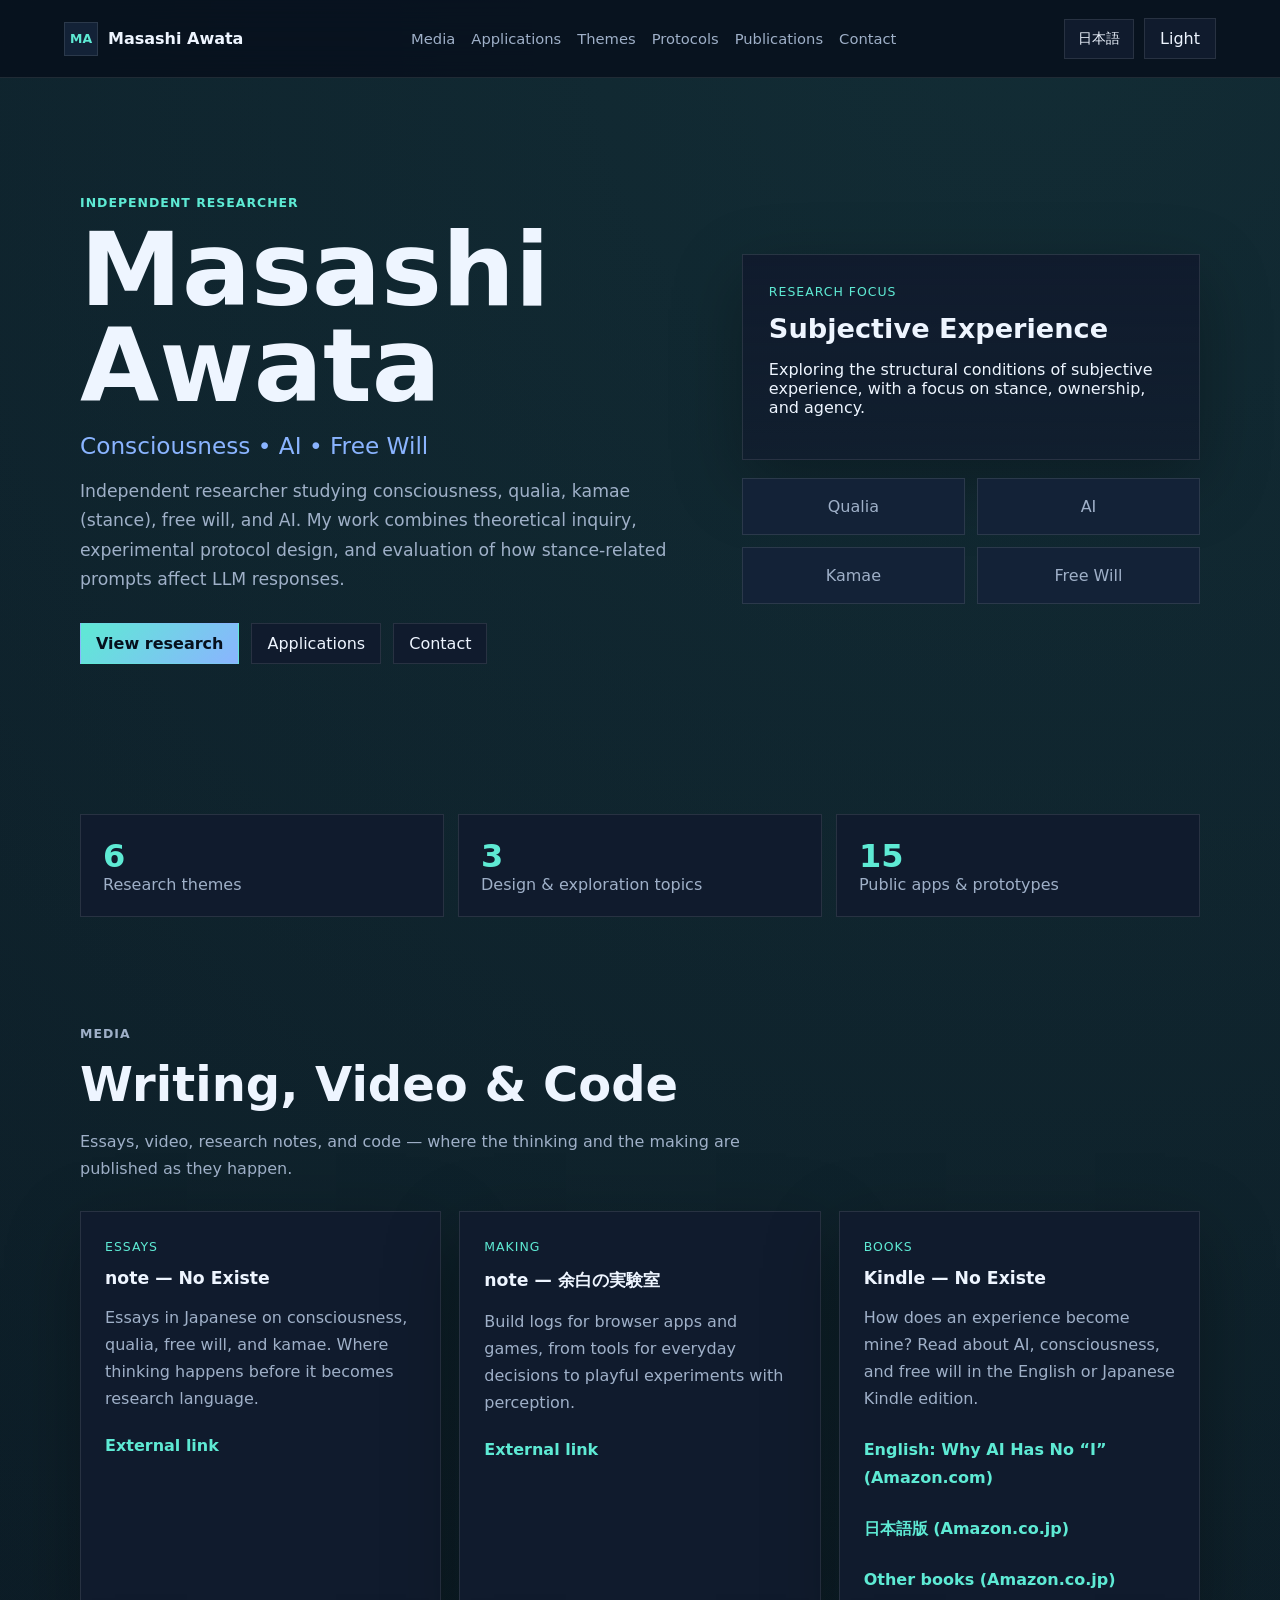
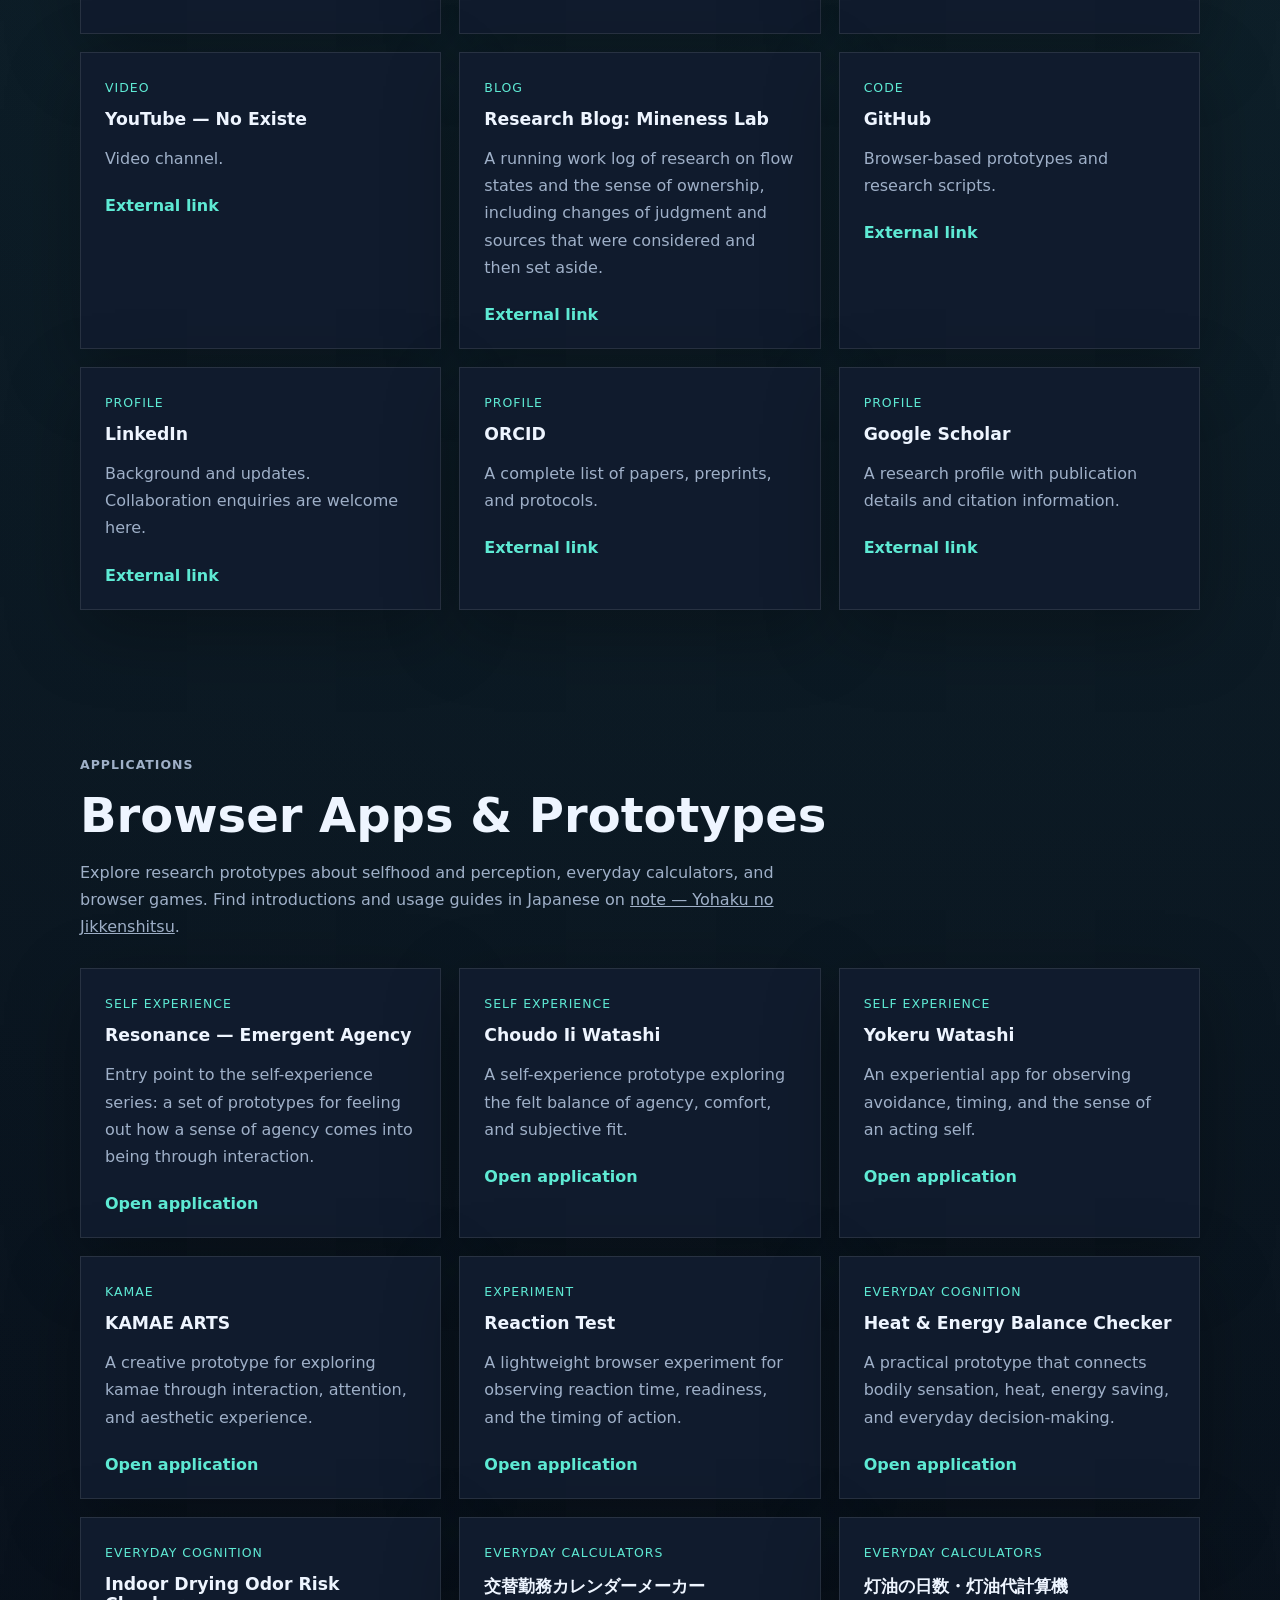
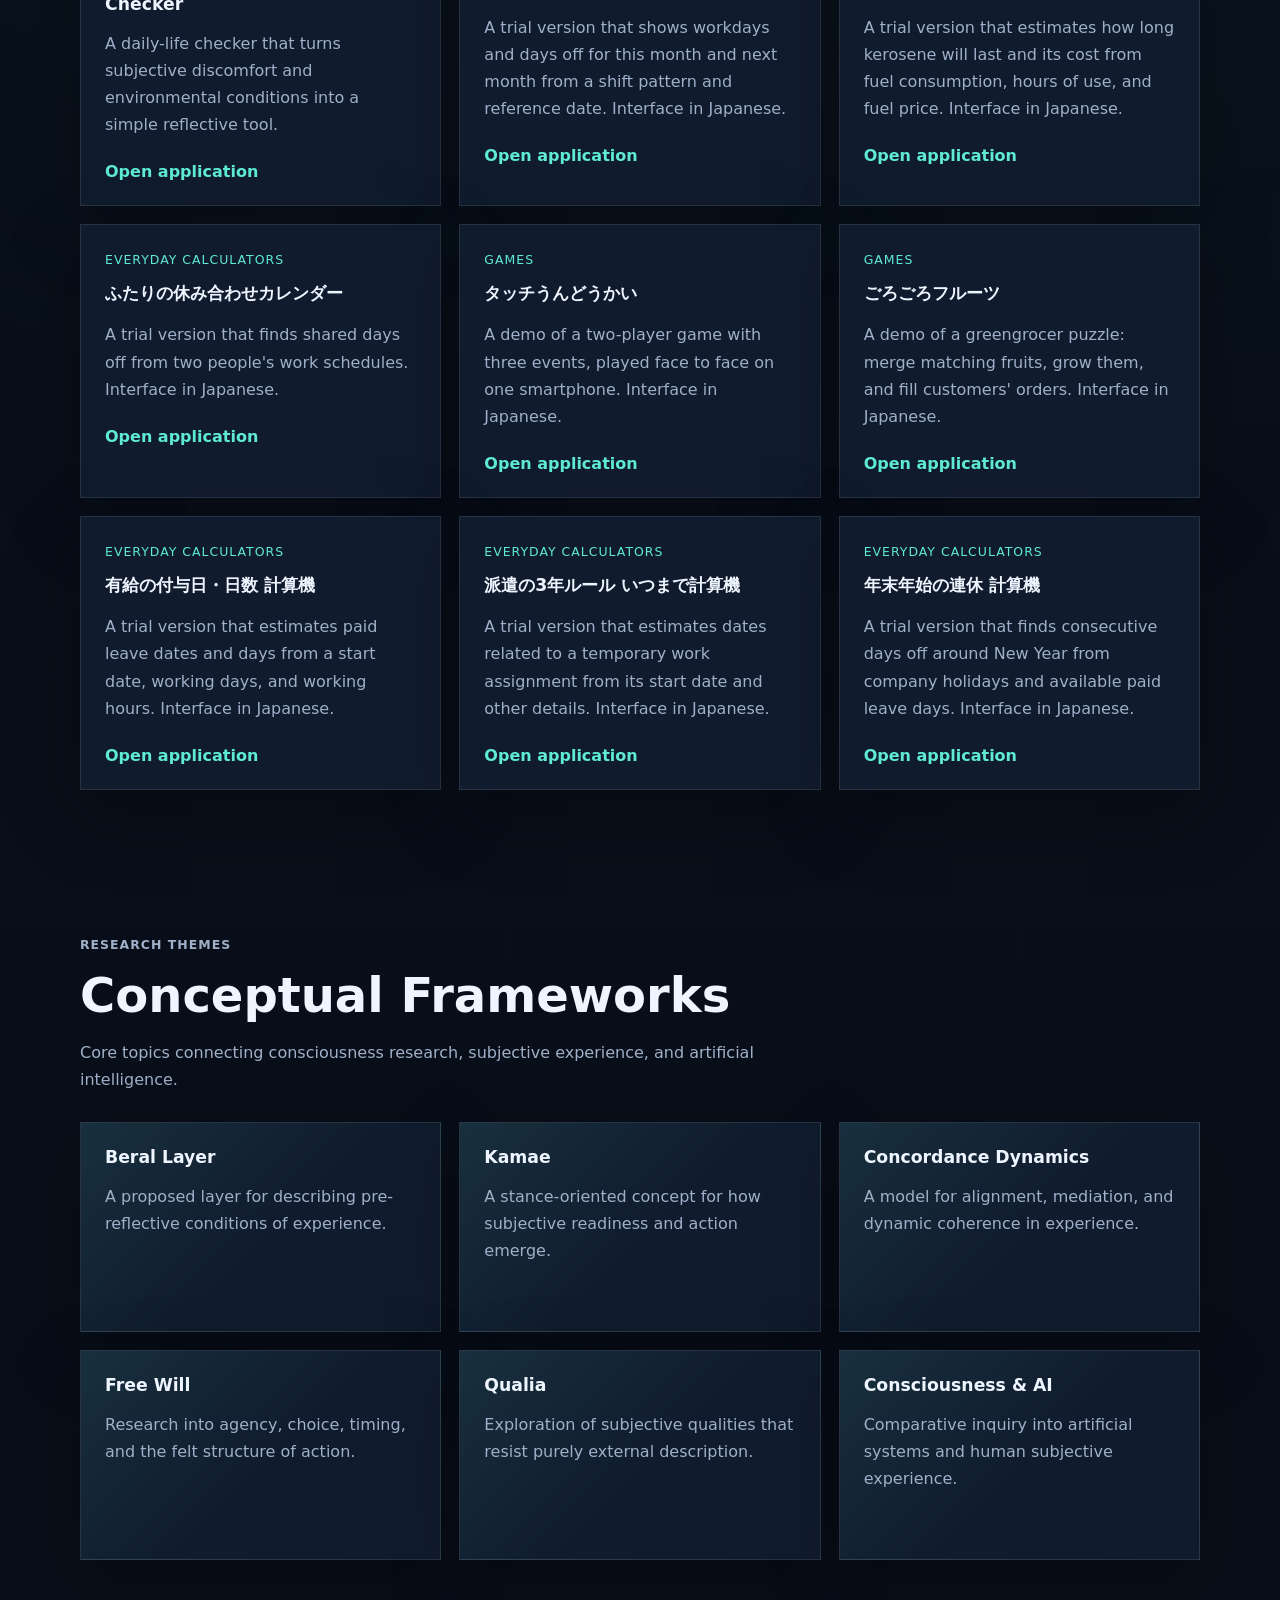
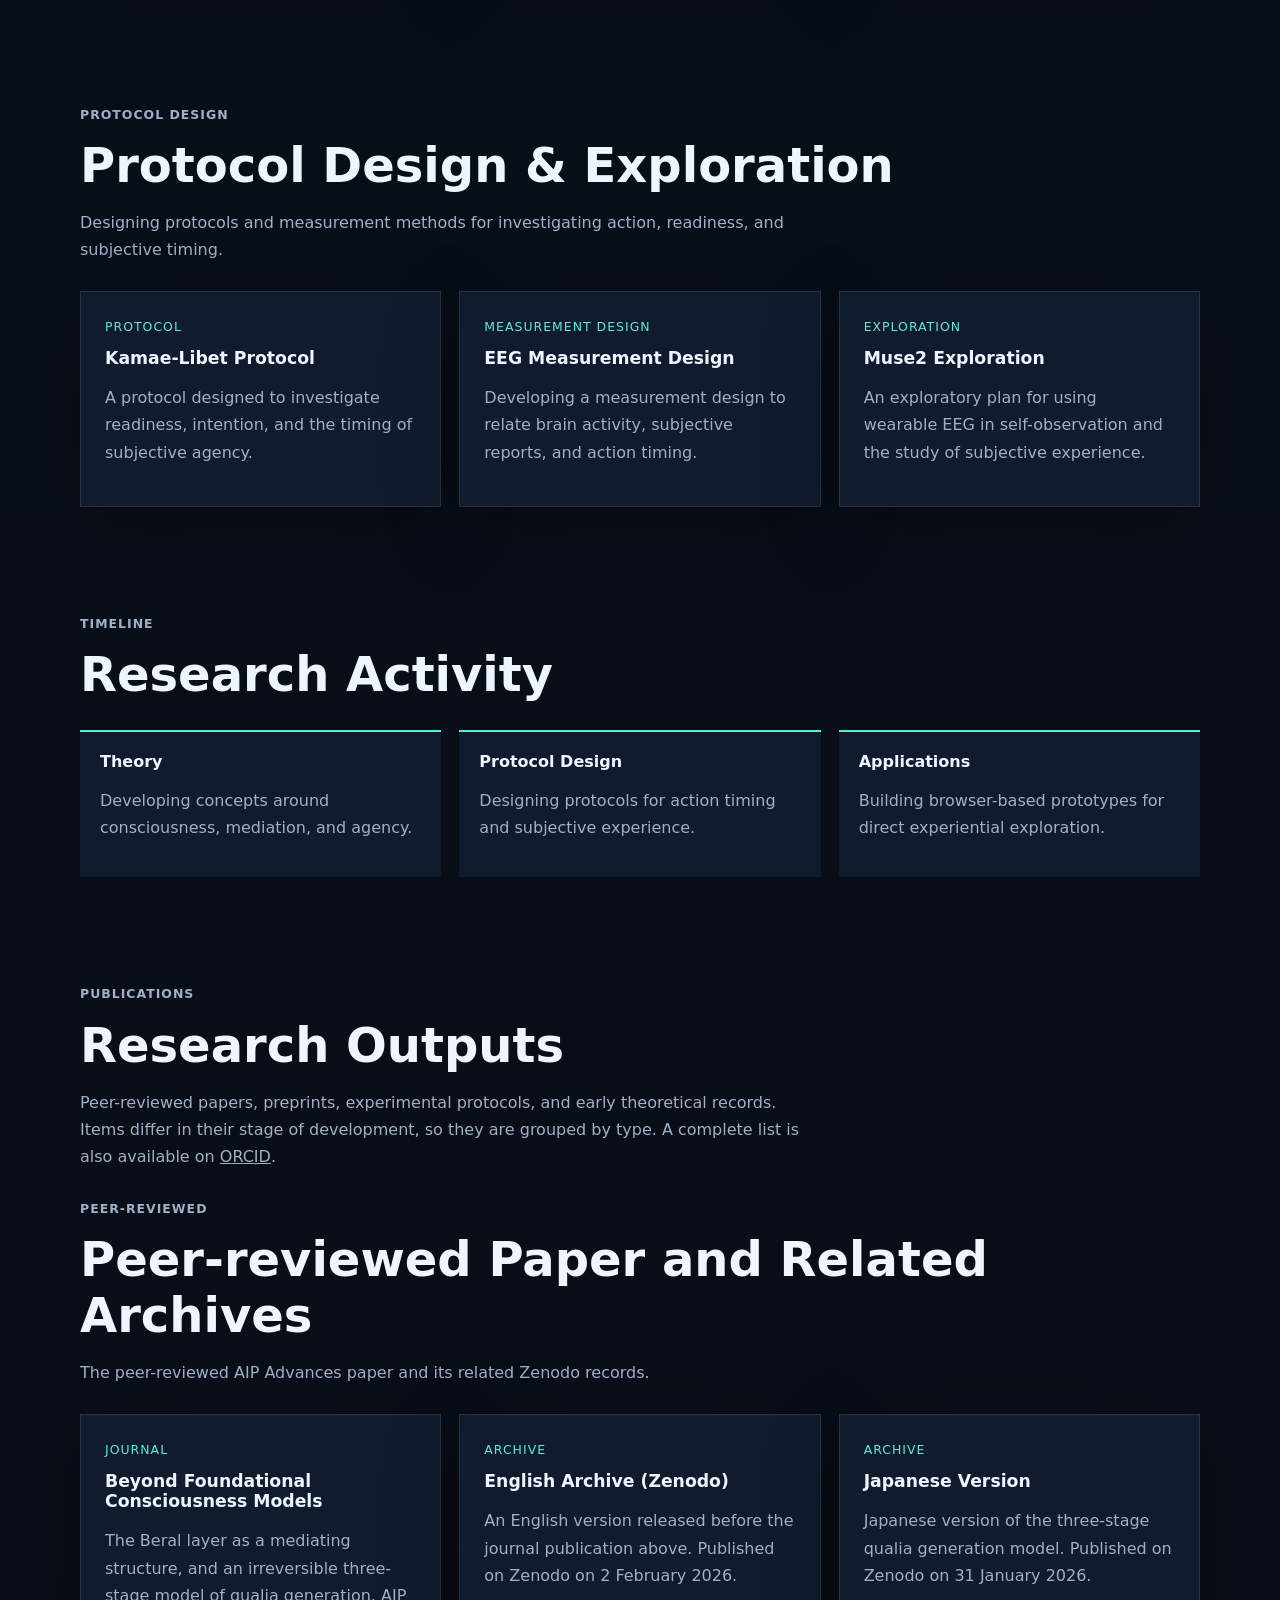
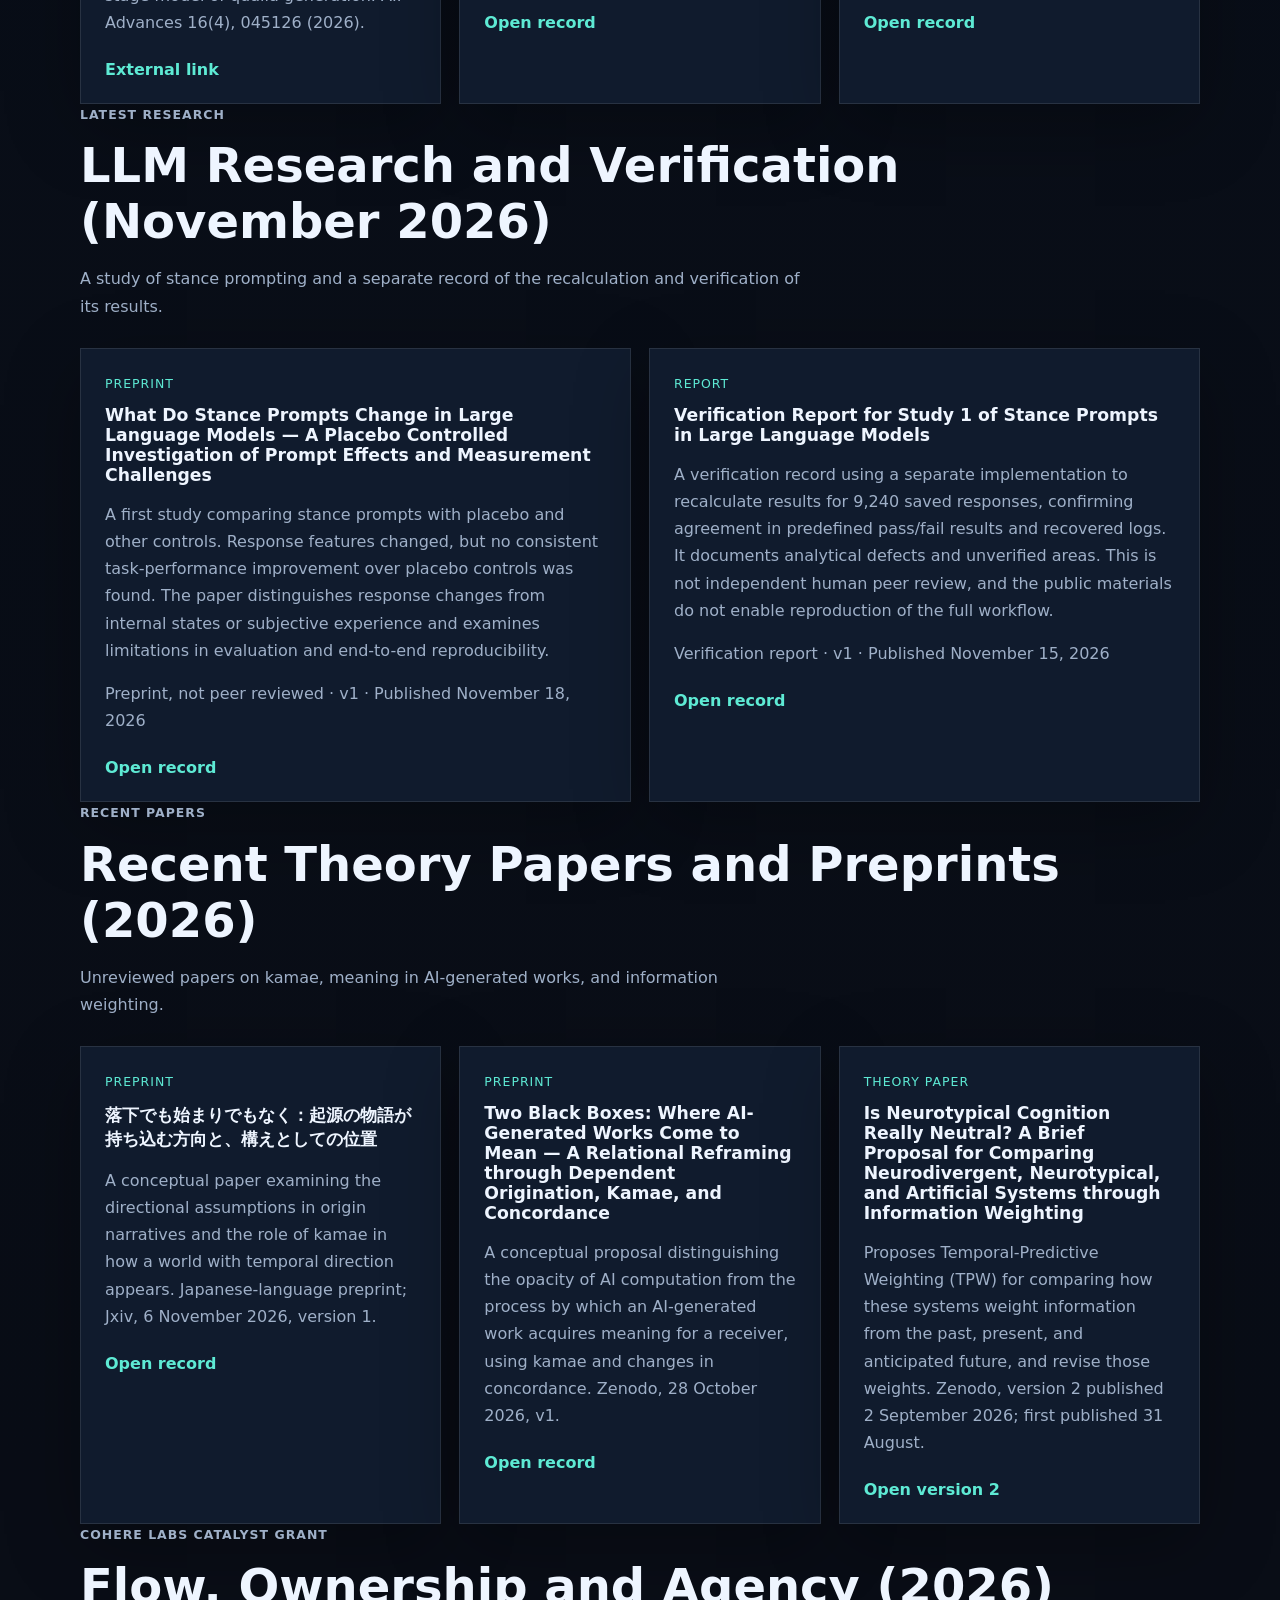
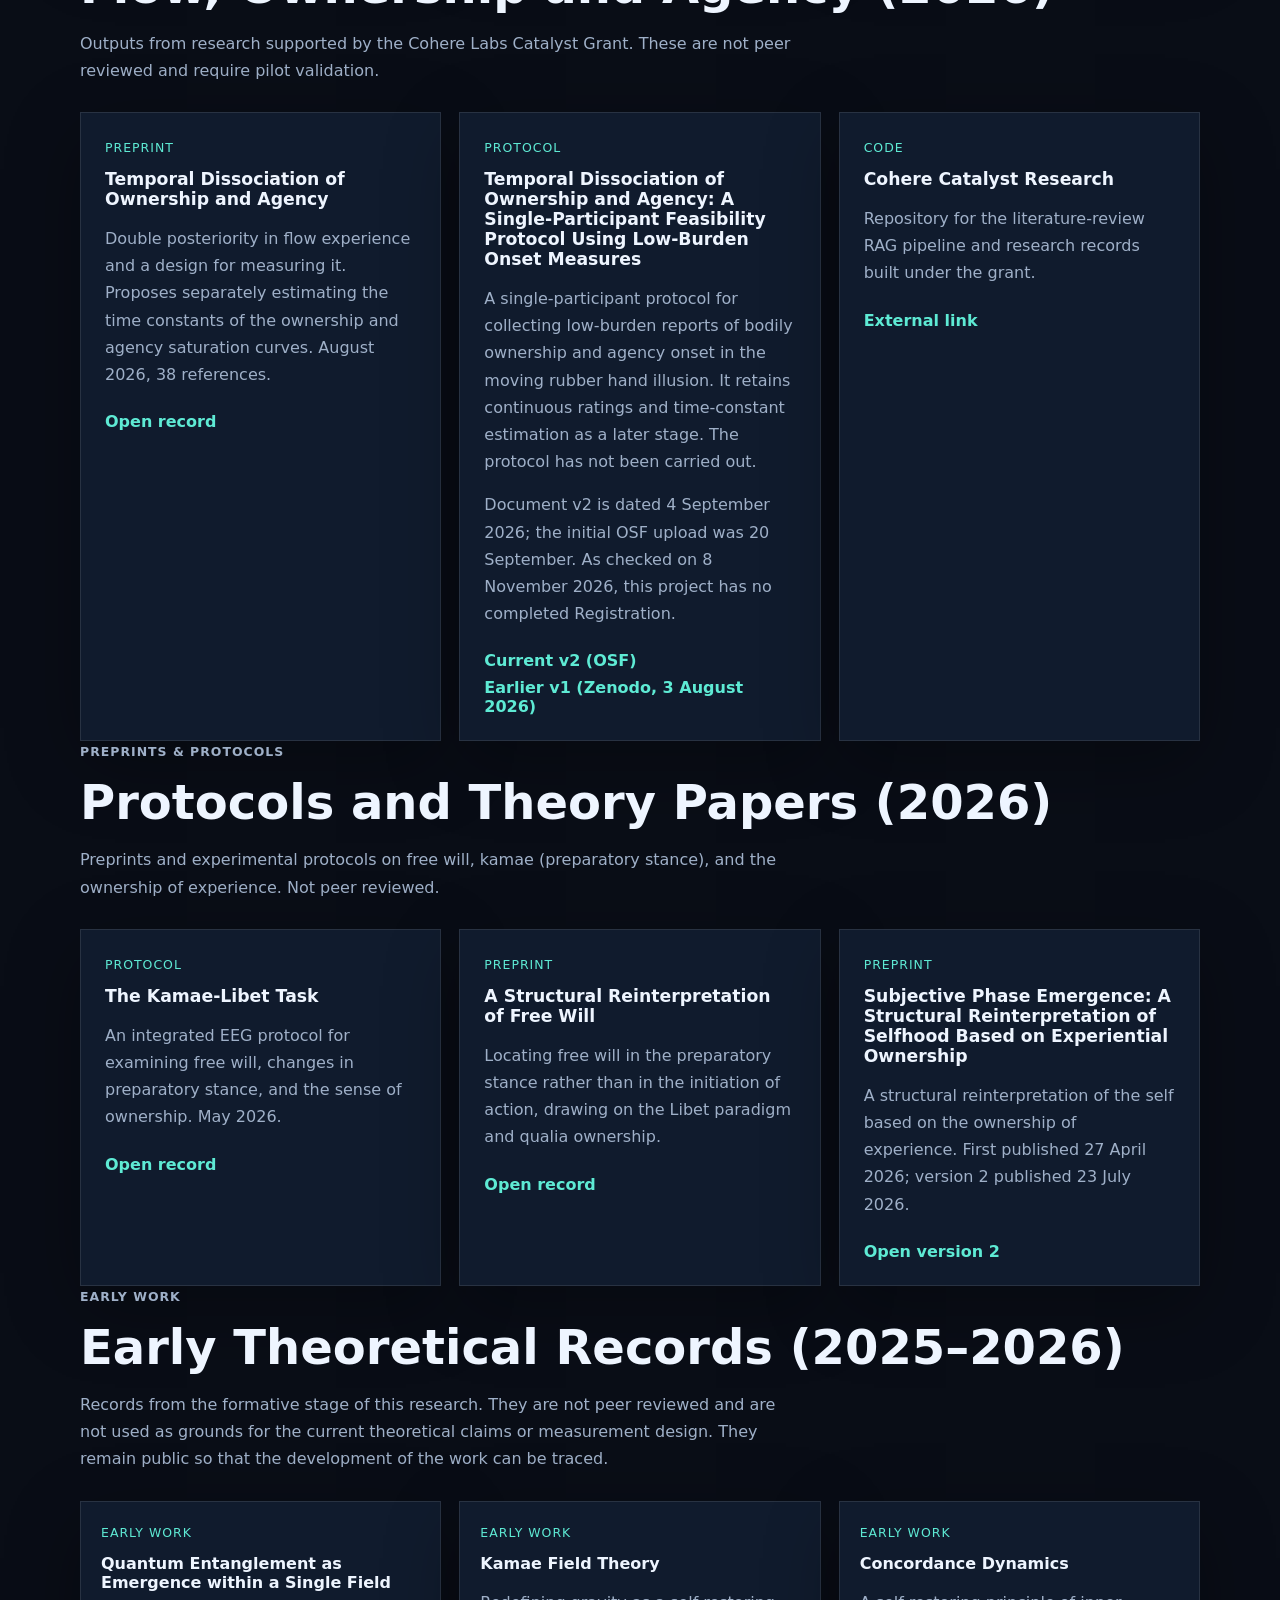
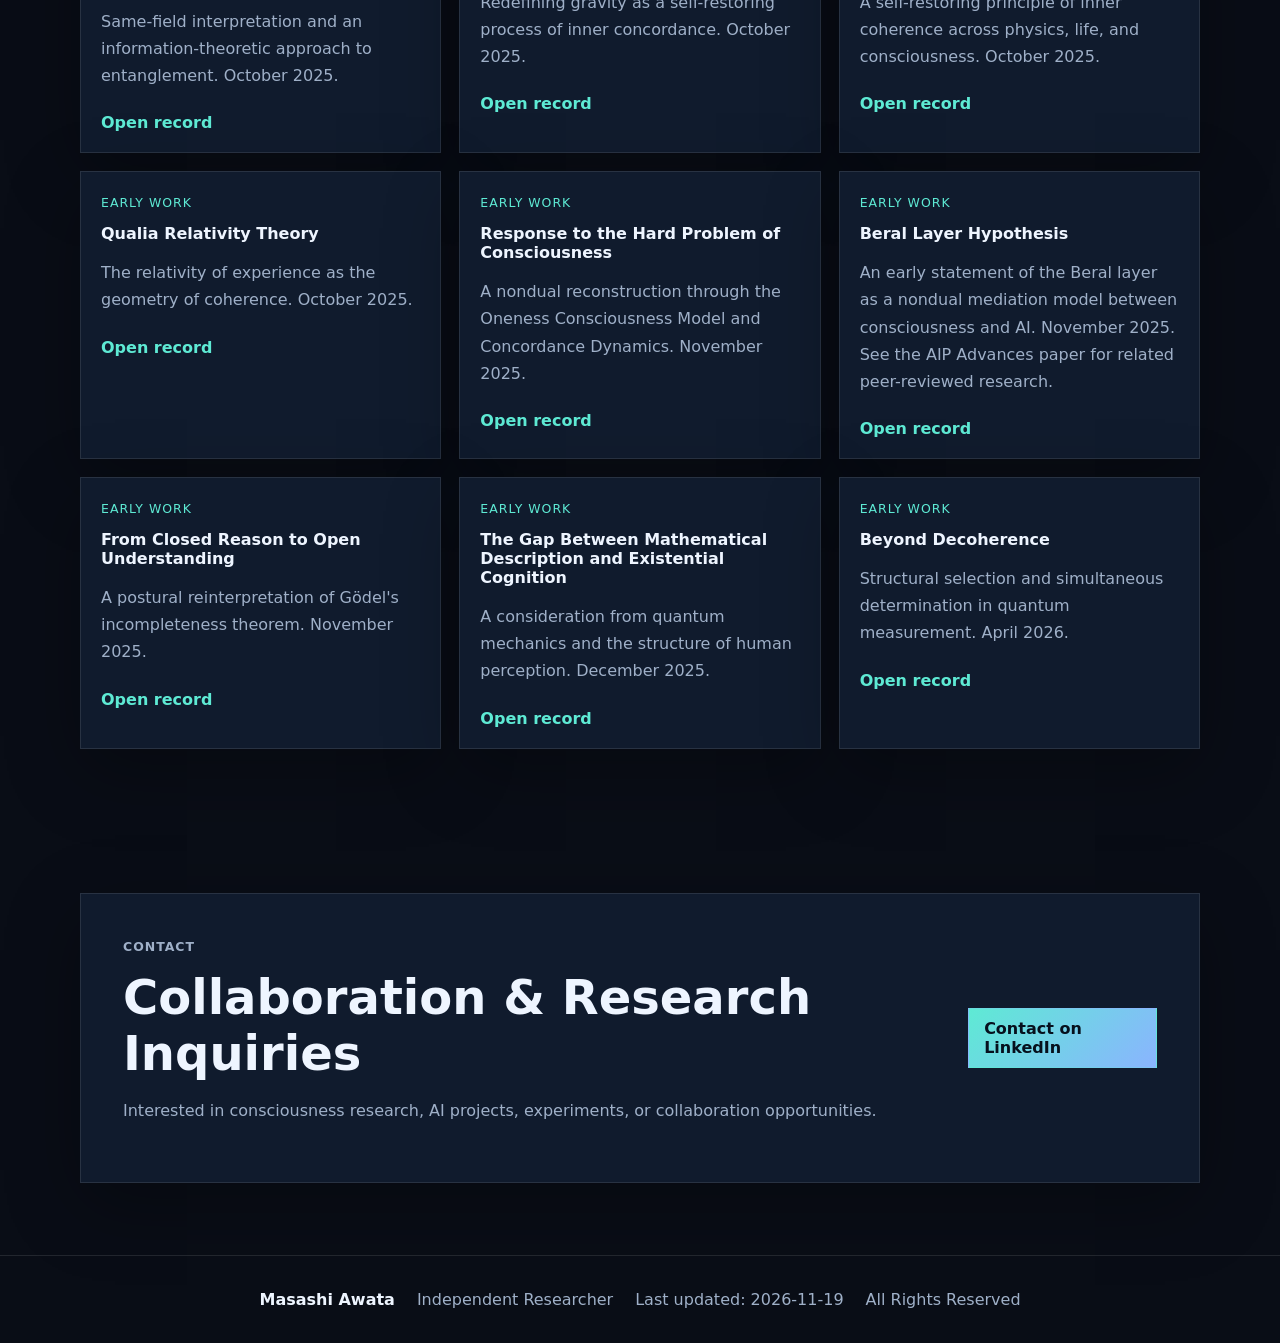
==== commit 012ba37c: "Link both Kindle editions from the bilingual portfolio" ====
--- a/index.html
+++ b/index.html
@@ -12,7 +12,7 @@
   <meta property="og:url" content="https://paz67416.github.io/research-portfolio/">
   <link rel="canonical" href="https://paz67416.github.io/research-portfolio/">
   <link rel="alternate" hreflang="ja" href="ja.html">
-  <link rel="stylesheet" href="styles.css">
+  <link rel="stylesheet" href="styles.css?v=20261119">
 </head>
 <body>
   <header class="site-header">
@@ -102,8 +102,10 @@
         <article class="card">
           <span class="card-tag">Books</span>
           <h3>Kindle — No Existe</h3>
-          <p>Books in Japanese, including <em>Why Doesn't AI Have an "I"?</em> — the questions behind the research, written for general readers. Available on Kindle Unlimited.</p>
-          <a href="https://www.amazon.co.jp/stores/author/B0G7CVFSM4" target="_blank" rel="noopener" aria-label="Open the Amazon author page">External link</a>
+          <p>How does an experience become mine? Read about AI, consciousness, and free will in the English or Japanese Kindle edition.</p>
+          <p><a href="https://www.amazon.com/dp/B0HGMQ6K5W" target="_blank" rel="noopener">English: Why AI Has No “I” (Amazon.com)</a></p>
+          <p><a href="https://www.amazon.co.jp/dp/B0HCJVKHVB" target="_blank" rel="noopener">日本語版 (Amazon.co.jp)</a></p>
+          <p><a href="https://www.amazon.co.jp/stores/author/B0G7CVFSM4" target="_blank" rel="noopener">Other books (Amazon.co.jp)</a></p>
         </article>
         <article class="card">
           <span class="card-tag">Video</span>
